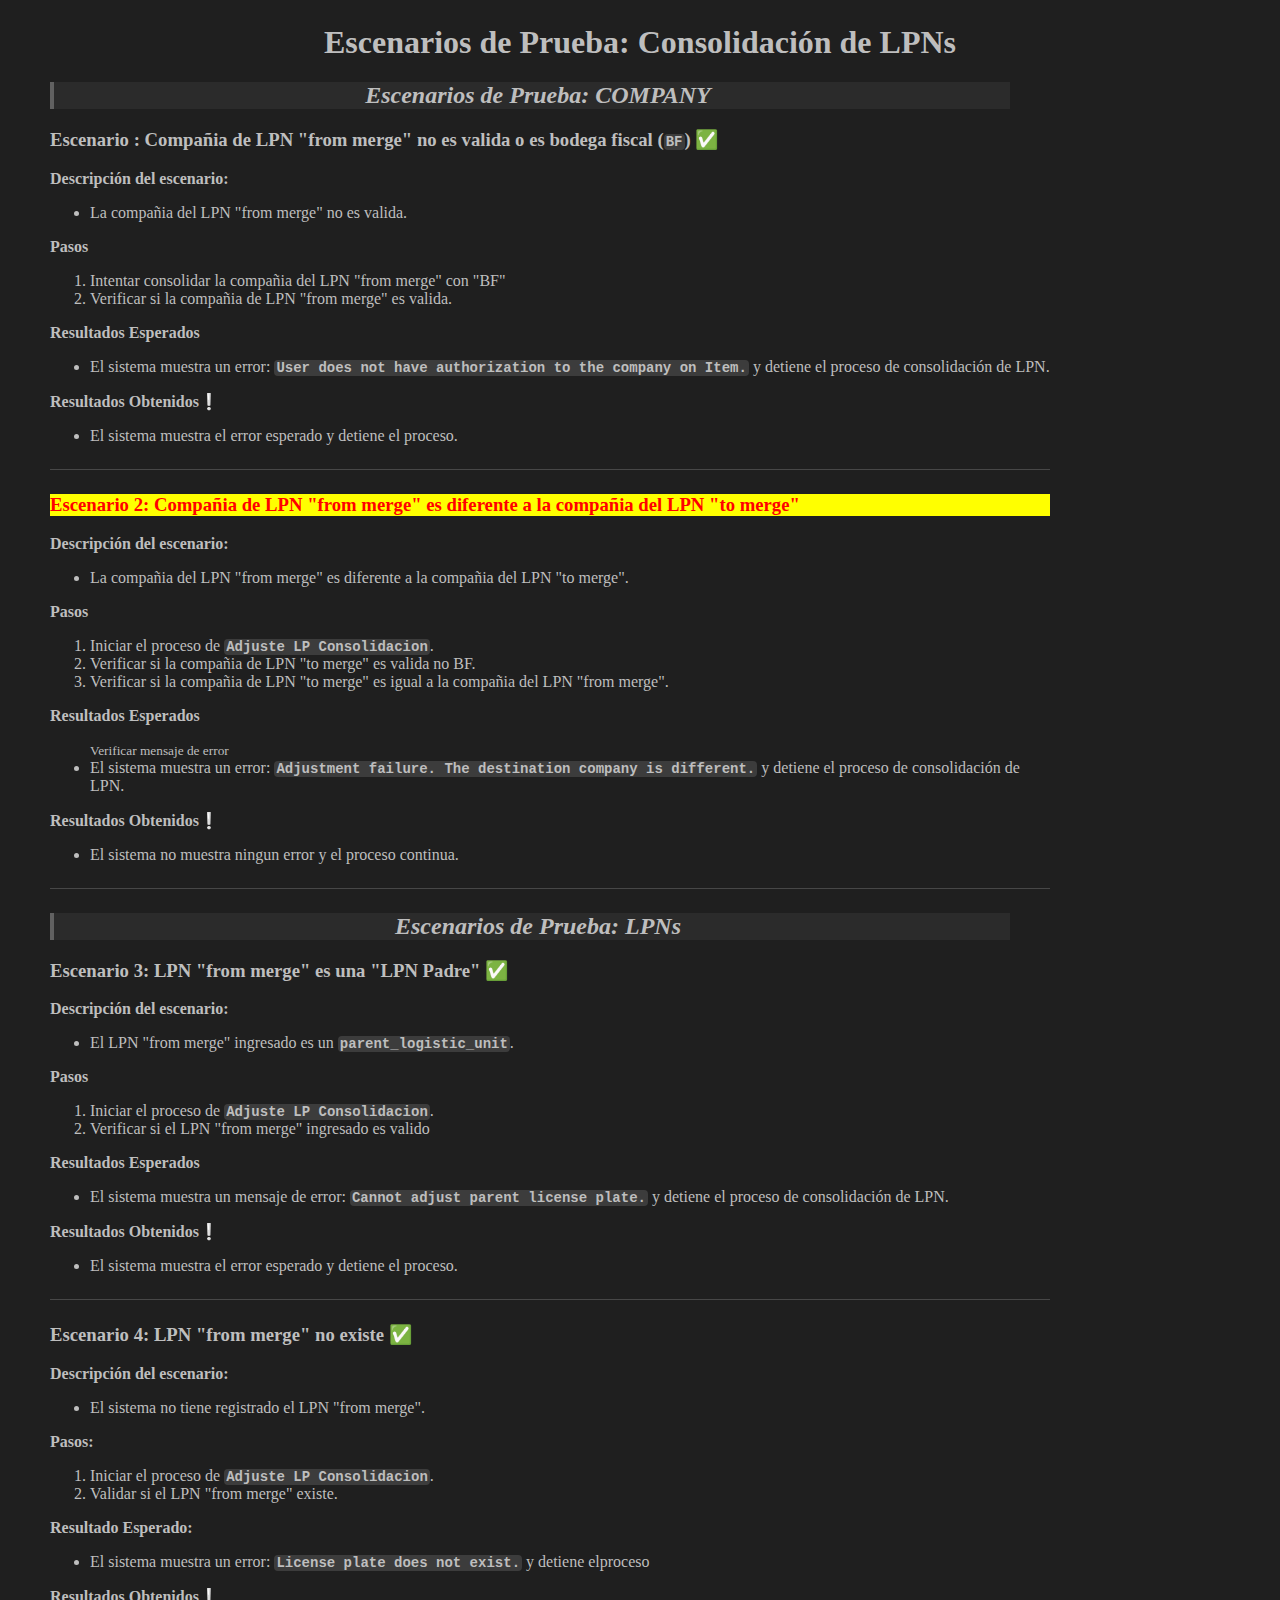
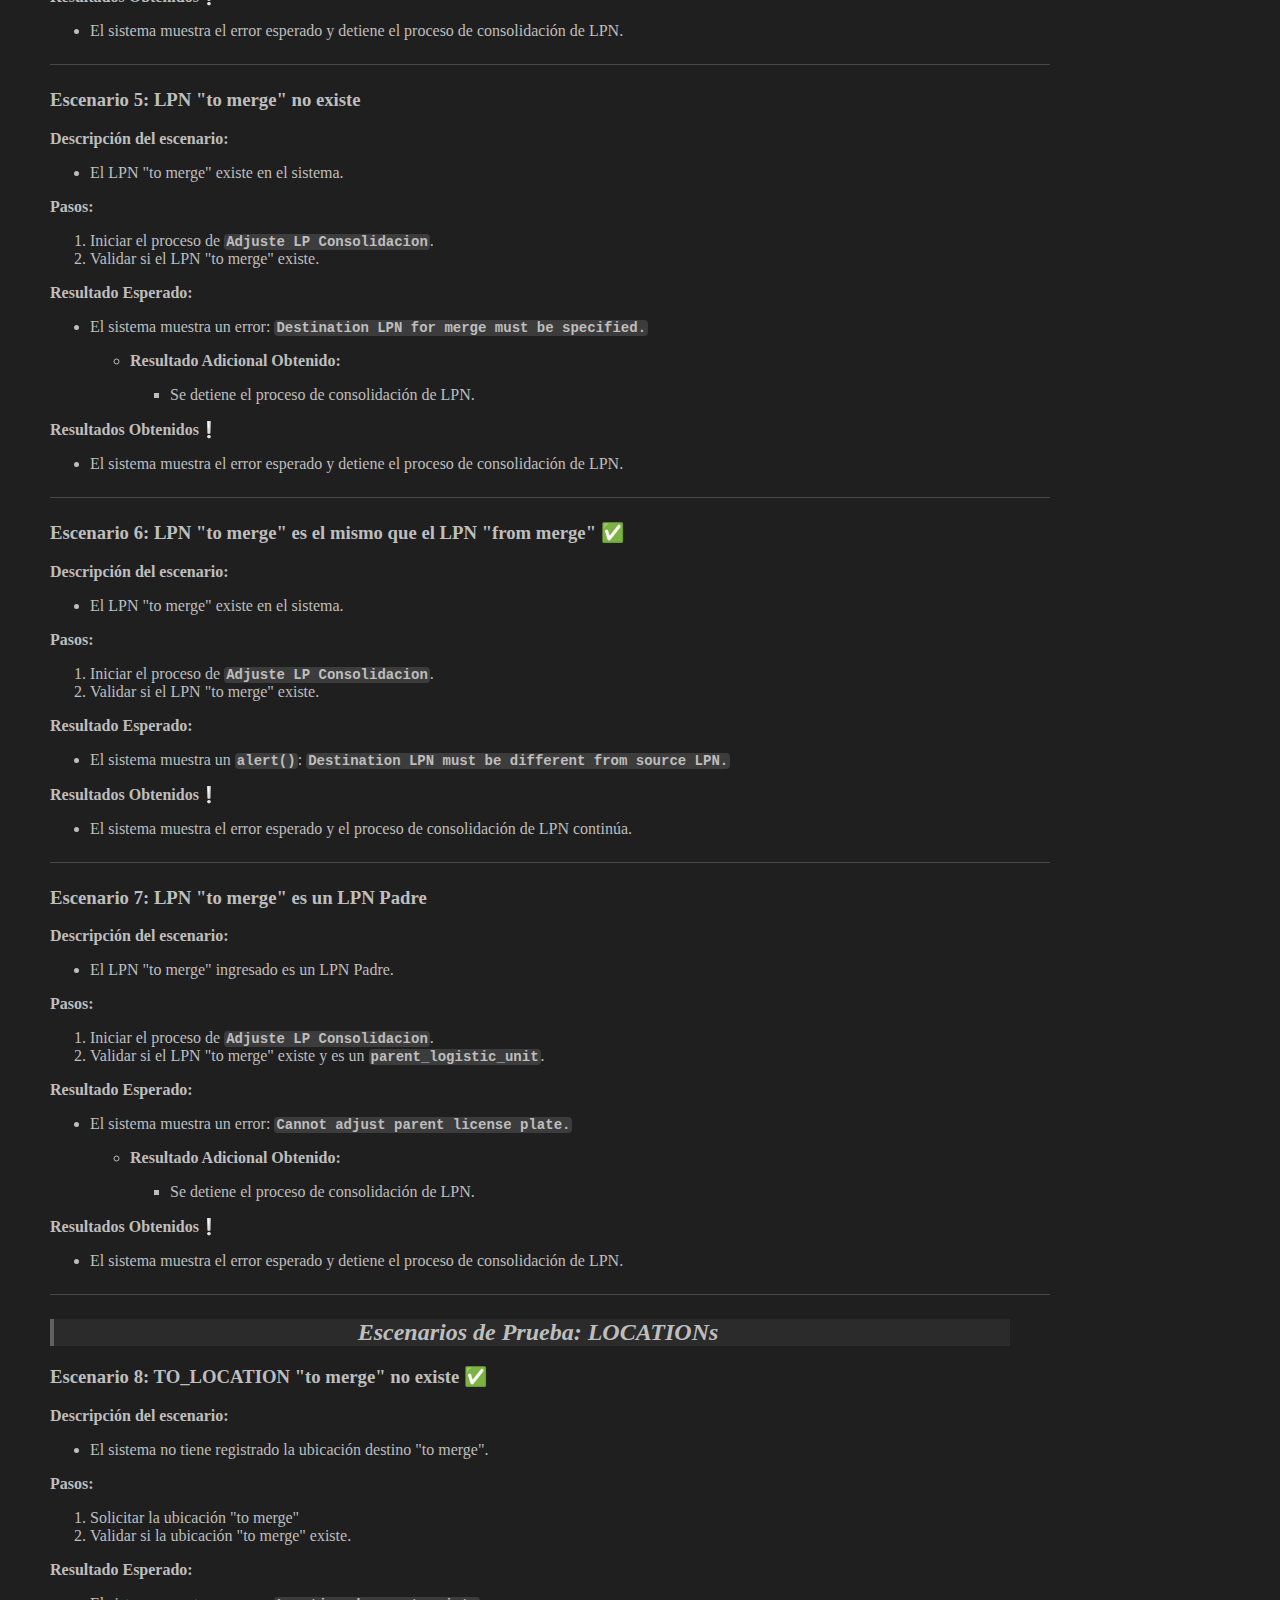
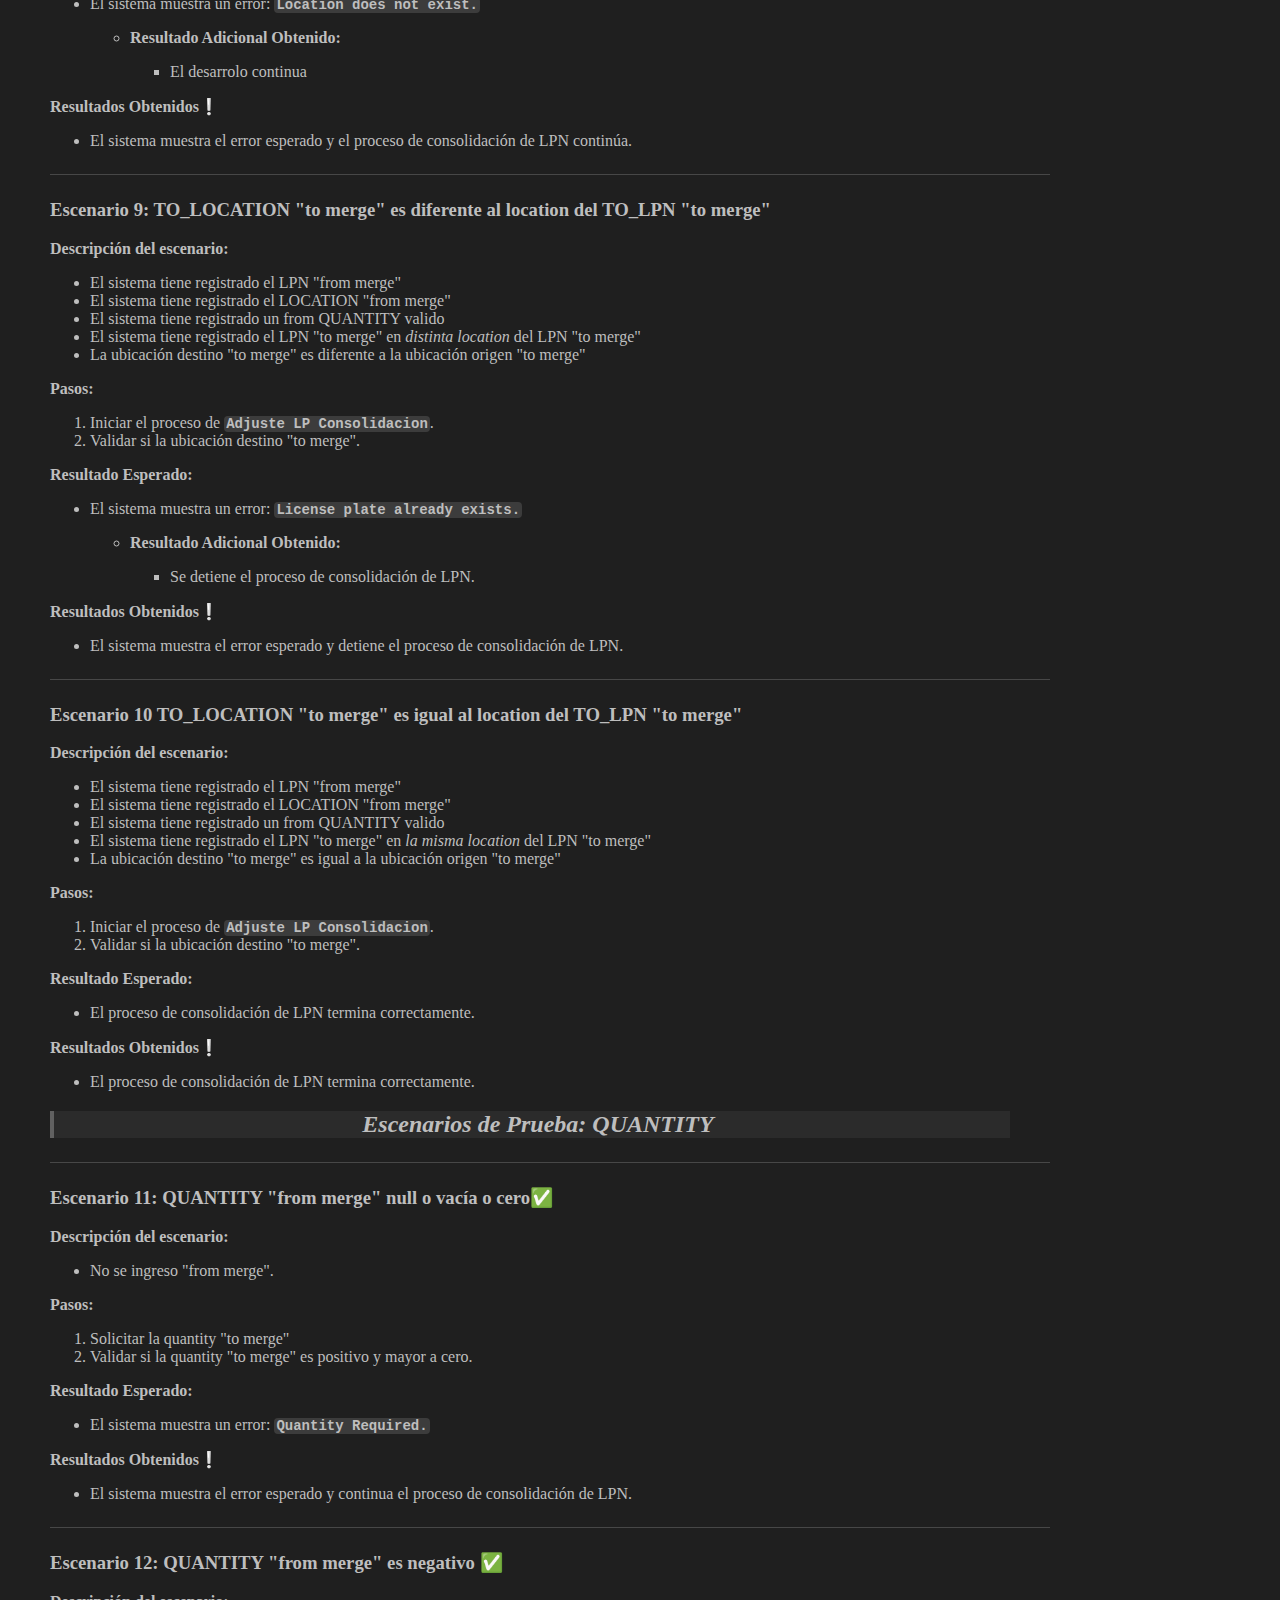
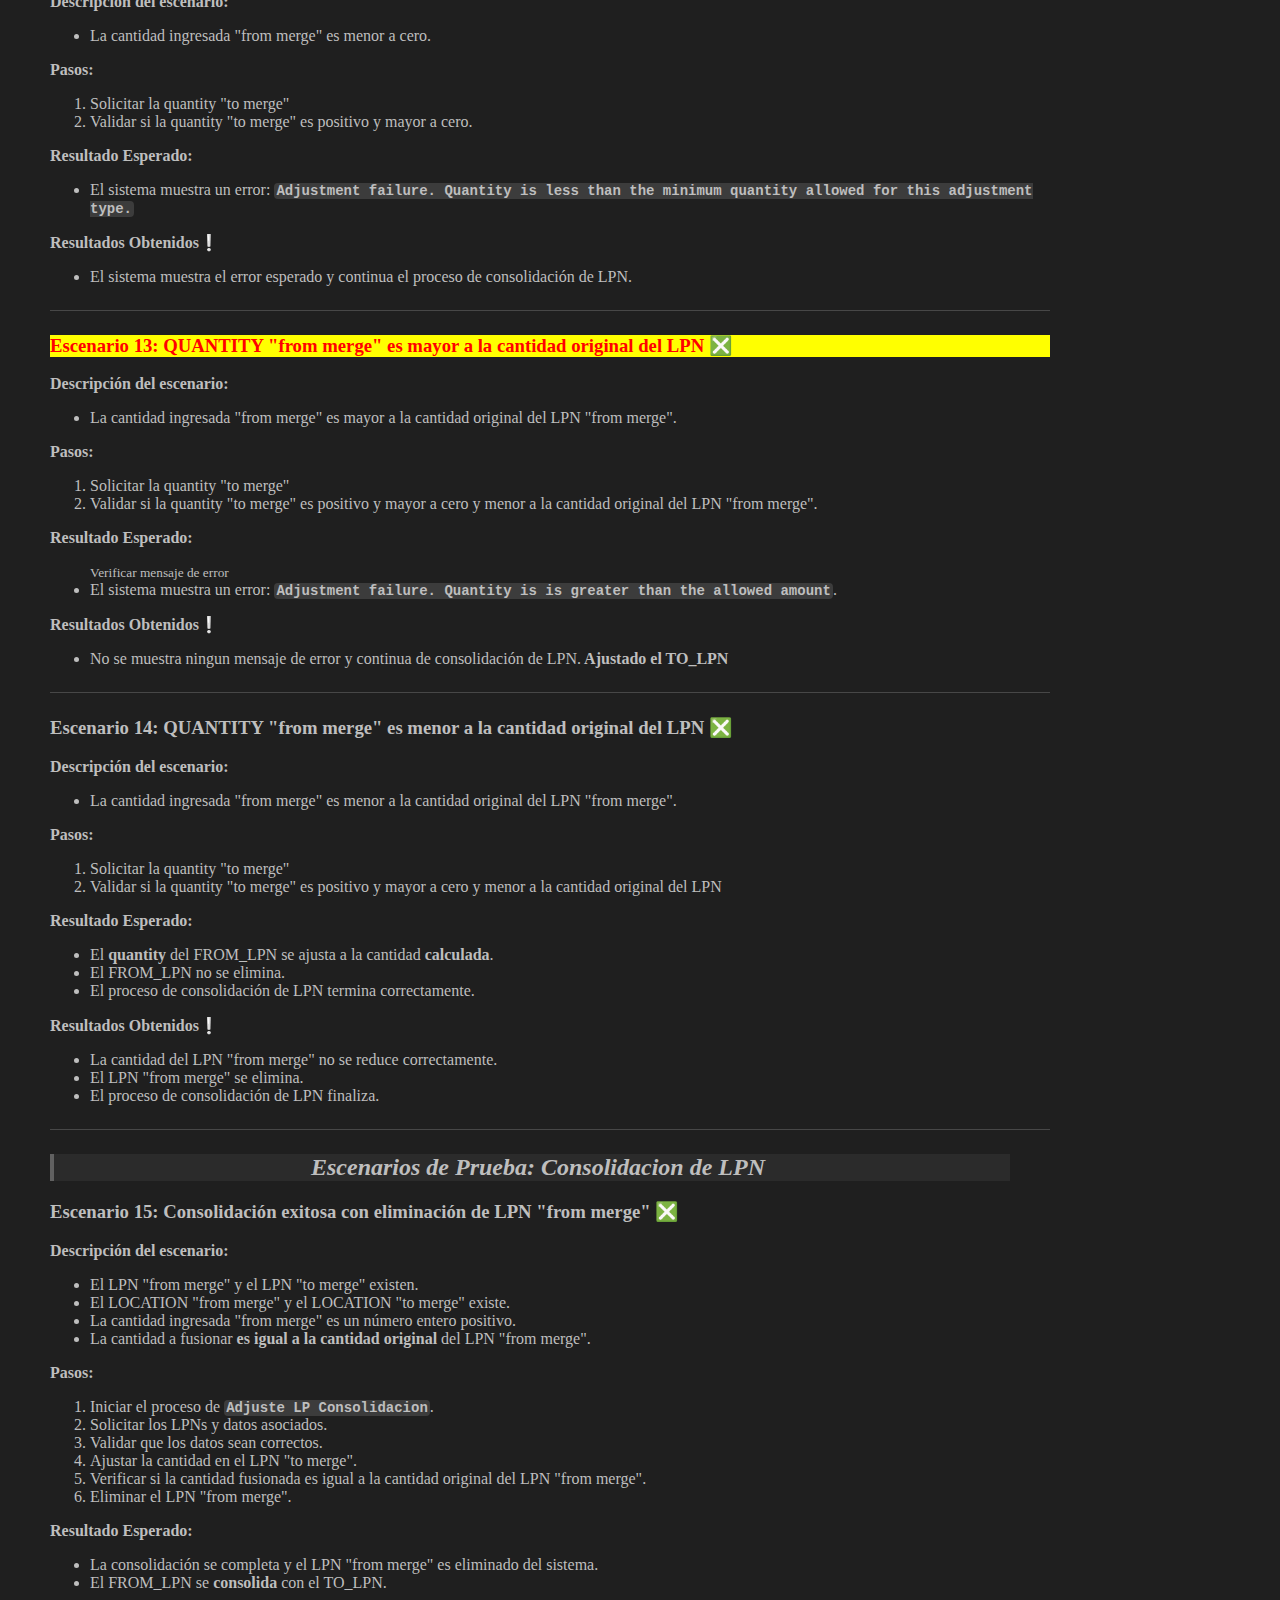
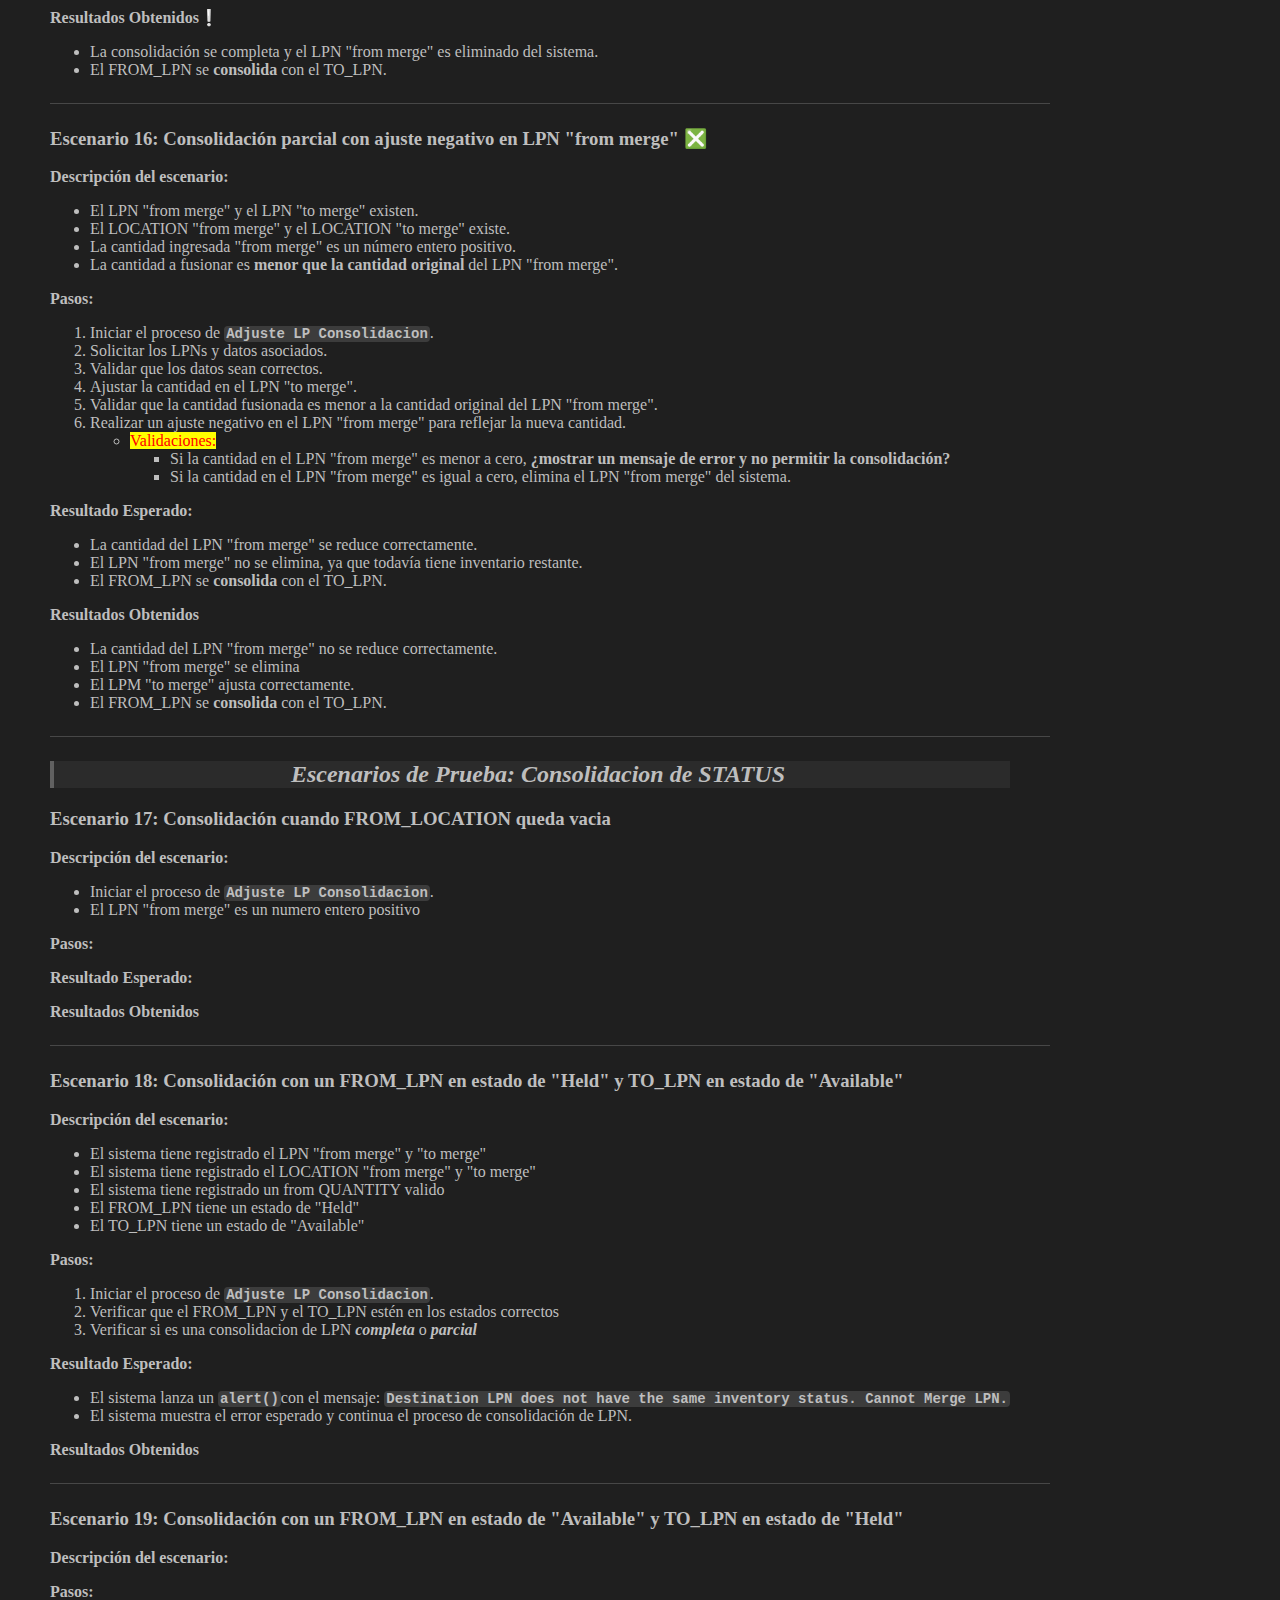
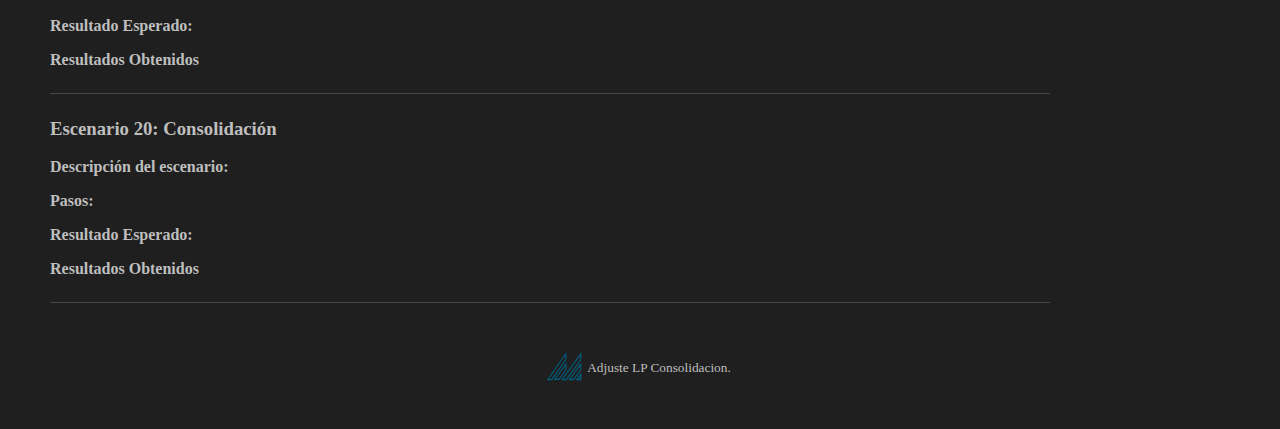
==== index.html @ e1242310 "update: se actualizo el numero de escenarios" ====
<!DOCTYPE html>
<html lang="es">

<head>
  <meta charset="UTF-8">
  <meta name="viewport" content="width=device-width, initial-scale=1.0">
  <title>Consolidacion de LPNs</title>

  <link rel="shortcut icon" href="./scale.svg" type="image/svg+xml">
  <link rel="stylesheet" href="style.css">
</head>

<body>
  <!-- ✅❎ -->
  <h1>Escenarios de Prueba: Consolidación de
    LPNs
  </h1>

  <main>
    <blockquote class="quote">
      <h2>Escenarios de Prueba: COMPANY</h2>
    </blockquote>

    <!-- Escenario 1 -->
    <div>
      <h3>
        Escenario : Compañia de LPN &quot;from merge&quot; no es valida o es bodega fiscal (<code>BF</code>) ✅
      </h3>

      <p><strong>Descripción del escenario:</strong></p>
      <ul>
        <li>La compañia del LPN &quot;from merge&quot; no es valida.</li>
      </ul>

      <p><strong>Pasos</strong></p>
      <ol>
        <li>Intentar consolidar la compañia del LPN &quot;from merge&quot; con &quot;BF&quot;</li>
        <li>Verificar si la compañia de LPN &quot;from merge&quot; es valida.</li>
      </ol>

      <p><strong>Resultados Esperados</strong></p>
      <ul>
        <li>El sistema muestra un error: <code>User does not have authorization to the company on Item.</code> y detiene
          el
          proceso de consolidación de LPN.</li>
      </ul>

      <p><strong class="underline">Resultados Obtenidos</strong></p>
      <ul>
        <li>El sistema muestra el error esperado y detiene el proceso.</li>
      </ul>
    </div>
    <hr class="separate">

    <!-- Escenario 2 -->
    <div>
      <h3 class="important">
        Escenario 2: Compañia de LPN &quot;from merge&quot; es diferente a la compañia del LPN &quot;to merge&quot;
      </h3>

      <p><strong>Descripción del escenario:</strong></p>
      <ul>
        <li>La compañia del LPN &quot;from merge&quot; es diferente a la compañia del LPN &quot;to merge&quot;.</li>
      </ul>

      <p><strong>Pasos</strong></p>
      <ol>
        <li>Iniciar el proceso de <code>Adjuste LP Consolidacion</code>.</li>
        <li>Verificar si la compañia de LPN &quot;to merge&quot; es valida no BF.</li>
        <li>Verificar si la compañia de LPN &quot;to merge&quot; es igual a la compañia del LPN &quot;from merge&quot;.
        </li>
      </ol>

      <p><strong>Resultados Esperados</strong></p>
      <ul>
        <small>Verificar mensaje de error</small>
        <li>El sistema muestra un error: <code>Adjustment failure. The destination company is different.</code> y
          detiene
          el
          proceso de consolidación de LPN.
        </li>
      </ul>

      <p><strong class="underline">Resultados Obtenidos</strong></p>
      <ul>
        <li>El sistema no muestra ningun error y el proceso continua.</li>
      </ul>
    </div>

    <hr class="separate">

    <blockquote class="quote">
      <h2 id="escenarios-de-prueba-lpns">Escenarios de Prueba: LPNs</h2>
    </blockquote>

    <!-- Escenario 3 -->
    <div>
      <h3>
        Escenario 3: LPN &quot;from merge&quot; es una &quot;LPN Padre&quot; ✅
      </h3>

      <p><strong>Descripción del escenario:</strong></p>
      <ul>
        <li>El LPN &quot;from merge&quot; ingresado es un <code>parent_logistic_unit</code>.</li>
      </ul>
      <p><strong>Pasos</strong></p>
      <ol>
        <li>Iniciar el proceso de <code>Adjuste LP Consolidacion</code>.</li>
        <li>Verificar si el LPN &quot;from merge&quot; ingresado es valido</li>
      </ol>

      <p><strong>Resultados Esperados</strong></p>
      <ul>
        <li>El sistema muestra un mensaje de error: <code>Cannot adjust parent license plate.</code> y detiene el
          proceso de consolidación de LPN.
        </li>
      </ul>

      <p><strong class="underline">Resultados Obtenidos</strong></p>
      <ul>
        <li>El sistema muestra el error esperado y detiene el proceso.</li>
      </ul>
    </div>

    <hr class="separate">

    <!-- Escenario 4 -->
    <div>
      <h3>
        Escenario 4: LPN &quot;from merge&quot; no existe ✅
      </h3>

      <p><strong>Descripción del escenario:</strong></p>
      <ul>
        <li>El sistema no tiene registrado el LPN &quot;from merge&quot;.</li>
      </ul>

      <p><strong>Pasos:</strong></p>
      <ol>
        <li>Iniciar el proceso de <code>Adjuste LP Consolidacion</code>.</li>
        <li>Validar si el LPN &quot;from merge&quot; existe.</li>
      </ol>

      <p><strong>Resultado Esperado:</strong></p>
      <ul>
        <li>El sistema muestra un error: <code>License plate does not exist.</code> y detiene elproceso</li>
      </ul>

      <p><strong class="underline">Resultados Obtenidos</strong></p>
      <ul>
        <li>El sistema muestra el error esperado y detiene el proceso de consolidación de LPN.</li>
      </ul>
    </div>

    <hr class="separate">

    <!-- Escenario 5 -->
    <div>
      <h3>
        Escenario 5: LPN &quot;to merge&quot; no existe
      </h3>

      <p><strong>Descripción del escenario:</strong></p>
      <ul>
        <li>El LPN &quot;to merge&quot; existe en el sistema.</li>
      </ul>

      <p><strong>Pasos:</strong></p>
      <ol>
        <li>Iniciar el proceso de <code>Adjuste LP Consolidacion</code>.</li>
        <li>Validar si el LPN &quot;to merge&quot; existe.</li>
      </ol>

      <p><strong>Resultado Esperado:</strong></p>
      <ul>
        <li>
          <p>El sistema muestra un error: <code>Destination LPN for merge must be specified.</code></p>
          <ul>
            <li>
              <p><strong>Resultado Adicional Obtenido:</strong></p>
              <ul>
                <li>Se detiene el proceso de consolidación de LPN.</li>
              </ul>
            </li>
          </ul>
        </li>
      </ul>

      <p><strong class="underline">Resultados Obtenidos</strong></p>
      <ul>
        <li>El sistema muestra el error esperado y detiene el proceso de consolidación de LPN.</li>
      </ul>
    </div>

    <hr class="separate">

    <!-- Escenario 6 -->
    <div>
      <h3>
        Escenario 6: LPN &quot;to merge&quot; es el mismo que el LPN &quot;from merge&quot; ✅
      </h3>

      <p><strong>Descripción del escenario:</strong></p>
      <ul>
        <li>El LPN &quot;to merge&quot; existe en el sistema.</li>
      </ul>

      <p><strong>Pasos:</strong></p>
      <ol>
        <li>Iniciar el proceso de <code>Adjuste LP Consolidacion</code>.</li>
        <li>Validar si el LPN &quot;to merge&quot; existe.</li>
      </ol>

      <p><strong>Resultado Esperado:</strong></p>
      <ul>
        <li>El sistema muestra un <code>alert()</code>: <code>Destination LPN must be different from source LPN.</code>
        </li>
      </ul>

      <p><strong class="underline">Resultados Obtenidos</strong></p>
      <ul>
        <li>El sistema muestra el error esperado y el proceso de consolidación de LPN continúa.</li>
      </ul>
    </div>

    <hr class="separate">

    <!-- Escenario 7 -->
    <div>
      <h3>
        Escenario 7: LPN &quot;to merge&quot; es un LPN Padre
      </h3>

      <p><strong>Descripción del escenario:</strong></p>
      <ul>
        <li>El LPN &quot;to merge&quot; ingresado es un LPN Padre.</li>
      </ul>

      <p><strong>Pasos:</strong></p>
      <ol>
        <li>Iniciar el proceso de <code>Adjuste LP Consolidacion</code>.</li>
        <li>Validar si el LPN &quot;to merge&quot; existe y es un <code>parent_logistic_unit</code>.</li>
      </ol>

      <p><strong>Resultado Esperado:</strong></p>
      <ul>
        <li>
          <p>El sistema muestra un error: <code>Cannot adjust parent license plate.</code></p>
          <ul>
            <li>
              <p><strong>Resultado Adicional Obtenido:</strong></p>
              <ul>
                <li>Se detiene el proceso de consolidación de LPN.</li>
              </ul>
            </li>
          </ul>
        </li>
      </ul>

      <p><strong class="underline">Resultados Obtenidos</strong></p>
      <ul>
        <li>El sistema muestra el error esperado y detiene el proceso de consolidación de LPN.</li>
      </ul>
    </div>

    <hr class="separate">

    <blockquote class="quote">
      <h2>Escenarios de Prueba: LOCATIONs</h2>
    </blockquote>

    <!-- Escenario 8 -->
    <div>
      <h3>
        Escenario 8: TO_LOCATION &quot;to merge&quot; no existe ✅
      </h3>

      <p><strong>Descripción del escenario:</strong></p>
      <ul>
        <li>El sistema no tiene registrado la ubicación destino &quot;to merge&quot;.</li>
      </ul>

      <p><strong>Pasos:</strong></p>
      <ol>
        <li>Solicitar la ubicación &quot;to merge&quot;</li>
        <li>Validar si la ubicación &quot;to merge&quot; existe.</li>
      </ol>

      <p><strong>Resultado Esperado:</strong></p>
      <ul>
        <li>
          <p>El sistema muestra un error: <code>Location does not exist.</code></p>
          <ul>
            <li>
              <p><strong>Resultado Adicional Obtenido:</strong></p>
              <ul>
                <li>El desarrolo continua</li>
              </ul>
            </li>
          </ul>
        </li>
      </ul>

      <p><strong class="underline">Resultados Obtenidos</strong></p>
      <ul>
        <li>El sistema muestra el error esperado y el proceso de consolidación de LPN continúa.</li>
      </ul>

    </div>

    <hr class="separate">

    <!-- Escenario 9 -->
    <div>
      <h3>
        Escenario 9: TO_LOCATION &quot;to merge&quot; es diferente al location del TO_LPN &quot;to merge&quot;
      </h3>

      <p><strong>Descripción del escenario:</strong></p>
      <ul>
        <li>El sistema tiene registrado el LPN &quot;from merge&quot;</li>
        <li>El sistema tiene registrado el LOCATION &quot;from merge&quot;</li>
        <li>El sistema tiene registrado un from QUANTITY valido</li>
        <li>El sistema tiene registrado el LPN &quot;to merge&quot; en <em>distinta location</em> del LPN &quot;to
          merge&quot;
        </li>
        <li>La ubicación destino &quot;to merge&quot; es diferente a la ubicación origen &quot;to merge&quot;</li>
      </ul>

      <p><strong>Pasos:</strong></p>
      <ol>
        <li>Iniciar el proceso de <code>Adjuste LP Consolidacion</code>.</li>
        <li>Validar si la ubicación destino &quot;to merge&quot;.</li>
      </ol>

      <p><strong>Resultado Esperado:</strong></p>
      <ul>
        <li>
          <p>El sistema muestra un error: <code>License plate already exists.</code></p>
          <ul>
            <li>
              <p><strong>Resultado Adicional Obtenido:</strong></p>
              <ul>
                <li>Se detiene el proceso de consolidación de LPN.</li>
              </ul>
            </li>
          </ul>
        </li>
      </ul>

      <p><strong class="underline">Resultados Obtenidos</strong></p>
      <ul>
        <li>El sistema muestra el error esperado y detiene el proceso de consolidación de LPN.</li>
      </ul>
    </div>

    <hr class="separate">

    <!-- Escenario 10 -->
    <div>
      <h3>
        Escenario 10 TO_LOCATION &quot;to merge&quot; es igual al location del TO_LPN &quot;to merge&quot;
      </h3>

      <p><strong>Descripción del escenario:</strong></p>
      <ul>
        <li>El sistema tiene registrado el LPN &quot;from merge&quot;</li>
        <li>El sistema tiene registrado el LOCATION &quot;from merge&quot;</li>
        <li>El sistema tiene registrado un from QUANTITY valido</li>
        <li>El sistema tiene registrado el LPN &quot;to merge&quot; en <em>la misma location</em> del LPN &quot;to
          merge&quot;
        </li>
        <li>La ubicación destino &quot;to merge&quot; es igual a la ubicación origen &quot;to merge&quot;</li>
      </ul>

      <p><strong>Pasos:</strong></p>
      <ol>
        <li>Iniciar el proceso de <code>Adjuste LP Consolidacion</code>.</li>
        <li>Validar si la ubicación destino &quot;to merge&quot;.</li>
      </ol>

      <p><strong>Resultado Esperado:</strong></p>
      <ul>
        <li>
          <p>El proceso de consolidación de LPN termina correctamente.</p>
        </li>
      </ul>

      <p><strong class="underline">Resultados Obtenidos</strong></p>
      <ul>
        <li>
          <p>El proceso de consolidación de LPN termina correctamente.</p>
        </li>
      </ul>
    </div>

    <blockquote class="quote">
      <h2>Escenarios de Prueba: QUANTITY</h2>
    </blockquote>

    <hr class="separate">

    <!-- Escenario 11 -->
    <div>
      <h3>
        Escenario 11: QUANTITY &quot;from merge&quot; null o vacía o cero✅
      </h3>

      <p><strong>Descripción del escenario:</strong></p>
      <ul>
        <li>No se ingreso &quot;from merge&quot;.</li>
      </ul>

      <p><strong>Pasos:</strong></p>
      <ol>
        <li>Solicitar la quantity &quot;to merge&quot;</li>
        <li>Validar si la quantity &quot;to merge&quot; es positivo y mayor a cero.</li>
      </ol>

      <p><strong>Resultado Esperado:</strong></p>
      <ul>
        <li>El sistema muestra un error: <code>Quantity Required.</code></li>
      </ul>

      <p><strong class="underline">Resultados Obtenidos</strong></p>
      <ul>
        <li>El sistema muestra el error esperado y continua el proceso de consolidación de LPN.</li>
      </ul>
    </div>

    <hr class="separate">

    <!-- Escenario 12 -->
    <div>
      <h3>
        Escenario 12: QUANTITY &quot;from merge&quot; es negativo ✅
      </h3>

      <p><strong>Descripción del escenario:</strong></p>
      <ul>
        <li>La cantidad ingresada &quot;from merge&quot; es menor a cero.</li>
      </ul>

      <p><strong>Pasos:</strong></p>
      <ol>
        <li>Solicitar la quantity &quot;to merge&quot;</li>
        <li>Validar si la quantity &quot;to merge&quot; es positivo y mayor a cero.</li>
      </ol>

      <p><strong>Resultado Esperado:</strong></p>
      <ul>
        <li>El sistema muestra un error:
          <code>Adjustment failure. Quantity is less than the minimum quantity allowed for this adjustment type.</code>
        </li>
      </ul>

      <p><strong class="underline">Resultados Obtenidos</strong></p>
      <ul>
        <li>El sistema muestra el error esperado y continua el proceso de consolidación de LPN.</li>
      </ul>
    </div>

    <hr class="separate">

    <!-- Escenario 13 -->
    <div>
      <h3 class="important">
        Escenario 13: QUANTITY &quot;from merge&quot; es mayor a la cantidad original del LPN ❎
      </h3>

      <p><strong>Descripción del escenario:</strong></p>
      <ul>
        <li>La cantidad ingresada &quot;from merge&quot; es mayor a la cantidad original del LPN &quot;from merge&quot;.
        </li>
      </ul>

      <p><strong>Pasos:</strong></p>
      <ol>
        <li>Solicitar la quantity &quot;to merge&quot;</li>
        <li>Validar si la quantity &quot;to merge&quot; es positivo y mayor a cero y menor a la cantidad original del
          LPN
          &quot;from merge&quot;.</li>
      </ol>

      <p><strong>Resultado Esperado:</strong></p>
      <ul>
        <small>Verificar mensaje de error</small>
        <li>El sistema muestra un error:
          <code>Adjustment failure. Quantity is is greater than the allowed amount</code>.
        </li>
      </ul>

      <p><strong class="underline">Resultados Obtenidos</strong></p>
      <ul>
        <li>No se muestra ningun mensaje de error y continua de consolidación de LPN.<strong> Ajustado el
            TO_LPN</strong>
        </li>
      </ul>
    </div>

    <hr class="separate">

    <!-- Escenario 14 -->
    <div>
      <h3>
        Escenario 14: QUANTITY &quot;from merge&quot; es menor a la cantidad original del LPN ❎
      </h3>

      <p><strong>Descripción del escenario:</strong></p>
      <ul>
        <li>La cantidad ingresada &quot;from merge&quot; es menor a la cantidad original del LPN &quot;from merge&quot;.
        </li>
      </ul>

      <p><strong>Pasos:</strong></p>
      <ol>
        <li>Solicitar la quantity &quot;to merge&quot;</li>
        <li>Validar si la quantity &quot;to merge&quot; es positivo y mayor a cero y menor a la cantidad original del
          LPN
      </ol>

      <p><strong>Resultado Esperado:</strong></p>
      <ul>
        <li>El <strong>quantity</strong> del FROM_LPN se ajusta a la cantidad <strong>calculada</strong>.</li>
        <li>El FROM_LPN no se elimina.</li>
        <li>El proceso de consolidación de LPN termina correctamente.</li>
      </ul>


      <p><strong class=" underline">Resultados Obtenidos</strong></p>
      <ul>
        <li>La cantidad del LPN "from merge" no se reduce correctamente.</li>
        <li>El LPN "from merge" se elimina.</li>
        <li>El proceso de consolidación de LPN finaliza.</li>
      </ul>
    </div>

    <hr class="separate">

    <blockquote class="quote">
      <h2>Escenarios de Prueba: Consolidacion de LPN</h2>
    </blockquote>

    <!-- Escenario 15 -->
    <div>
      <h3>
        Escenario 15: Consolidación exitosa con eliminación de LPN &quot;from merge&quot; ❎
      </h3>

      <p><strong>Descripción del escenario:</strong></p>
      <ul>
        <li>El LPN &quot;from merge&quot; y el LPN &quot;to merge&quot; existen.</li>
        <li>El LOCATION &quot;from merge&quot; y el LOCATION &quot;to merge&quot; existe.</li>
        <li>La cantidad ingresada &quot;from merge&quot; es un número entero positivo.</li>
        <li>La cantidad a fusionar <strong>es igual a la cantidad original</strong> del LPN &quot;from merge&quot;.</li>
      </ul>

      <p><strong>Pasos:</strong></p>
      <ol>
        <li>Iniciar el proceso de <code>Adjuste LP Consolidacion</code>.</li>
        <li>Solicitar los LPNs y datos asociados.</li>
        <li>Validar que los datos sean correctos.</li>
        <li>Ajustar la cantidad en el LPN &quot;to merge&quot;.</li>
        <li>Verificar si la cantidad fusionada es igual a la cantidad original del LPN &quot;from merge&quot;.</li>
        <li>Eliminar el LPN &quot;from merge&quot;.</li>
      </ol>

      <p><strong>Resultado Esperado:</strong></p>
      <ul>
        <li>La consolidación se completa y el LPN &quot;from merge&quot; es eliminado del sistema.</li>
        <li>El FROM_LPN se <strong>consolida</strong> con el TO_LPN.</li>
      </ul>

      <p><strong class="underline">Resultados Obtenidos</strong></p>
      <ul>
        <li>La consolidación se completa y el LPN &quot;from merge&quot; es eliminado del sistema.</li>
        <li>El FROM_LPN se <strong>consolida</strong> con el TO_LPN.</li>
      </ul>
    </div>

    <hr class="separate">

    <!-- Escenario 16 -->
    <div>
      <h3>
        Escenario 16: Consolidación parcial con ajuste negativo en LPN &quot;from merge&quot; ❎
      </h3>

      <p><strong>Descripción del escenario:</strong></p>
      <ul>
        <li>El LPN &quot;from merge&quot; y el LPN &quot;to merge&quot; existen.</li>
        <li>El LOCATION &quot;from merge&quot; y el LOCATION &quot;to merge&quot; existe.</li>
        <li>La cantidad ingresada &quot;from merge&quot; es un número entero positivo.</li>
        <li>La cantidad a fusionar es <strong>menor que la cantidad original</strong> del LPN &quot;from merge&quot;.
        </li>
      </ul>

      <p><strong>Pasos:</strong></p>
      <ol>
        <li>Iniciar el proceso de <code>Adjuste LP Consolidacion</code>.</li>
        <li>Solicitar los LPNs y datos asociados.</li>
        <li>Validar que los datos sean correctos.</li>
        <li>Ajustar la cantidad en el LPN &quot;to merge&quot;.</li>
        <li>Validar que la cantidad fusionada es menor a la cantidad original del LPN &quot;from merge&quot;.</li>
        <li>Realizar un ajuste negativo en el LPN &quot;from merge&quot; para reflejar la nueva cantidad.<ul>
            <li><span class="important">Validaciones:</span>
              <ul>
                <li>Si la cantidad en el LPN &quot;from merge&quot; es menor a cero, <strong>¿mostrar un mensaje de
                    error
                    y
                    no
                    permitir la consolidación?</strong></li>
                <li>Si la cantidad en el LPN &quot;from merge&quot; es igual a cero, elimina el LPN &quot;from
                  merge&quot;
                  del
                  sistema.</li>
              </ul>
            </li>
          </ul>
        </li>
      </ol>

      <p><strong>Resultado Esperado:</strong></p>
      <ul>
        <li>La cantidad del LPN &quot;from merge&quot; se reduce correctamente.</li>
        <li>El LPN &quot;from merge&quot; no se elimina, ya que todavía tiene inventario restante.</li>
        <li>El FROM_LPN se <strong>consolida</strong> con el TO_LPN.</li>
      </ul>

      <p><strong>Resultados Obtenidos</strong></p>
      <ul>
        <li>La cantidad del LPN &quot;from merge&quot; no se reduce correctamente.</li>
        <li>El LPN &quot;from merge&quot; se elimina</li>
        <li>El LPM &quot;to merge&quot; ajusta correctamente.</li>
        <li>El FROM_LPN se <strong>consolida</strong> con el TO_LPN.</li>
      </ul>
    </div>

    <hr class="separate">

    <blockquote class="quote">
      <h2>Escenarios de Prueba: Consolidacion de STATUS</h2>
    </blockquote>

    <!-- Escenario 17 -->
    <div>
      <h3>
        Escenario 17: Consolidación cuando FROM_LOCATION queda vacia
      </h3>

      <p><strong>Descripción del escenario:</strong></p>
      <ul>
        <li>Iniciar el proceso de <code>Adjuste LP Consolidacion</code>.</li>
        <li>El LPN "from merge" es un numero entero positivo</li>
      </ul>

      <p><strong>Pasos:</strong></p>
      <ol></ol>

      <p><strong>Resultado Esperado:</strong></p>
      <ul></ul>

      <p><strong>Resultados Obtenidos</strong></p>
      <ul></ul>
    </div>

    <hr class="separate">

    <!-- Escenario 18 -->
    <div>
      <h3>
        Escenario 18: Consolidación con un FROM_LPN en estado de &quot;Held&quot;
        y
        TO_LPN en estado de &quot;Available&quot;
      </h3>

      <p><strong>Descripción del escenario:</strong></p>
      <ul>
        <li>El sistema tiene registrado el LPN &quot;from merge&quot; y &quot;to merge&quot; </li>
        <li>El sistema tiene registrado el LOCATION &quot;from merge&quot; y &quot;to merge&quot; </li>
        <li>El sistema tiene registrado un from QUANTITY valido</li>
        <li>El FROM_LPN tiene un estado de &quot;Held&quot;</li>
        <li>El TO_LPN tiene un estado de &quot;Available&quot;</li>
      </ul>

      <p><strong>Pasos:</strong></p>
      <ol>
        <li>Iniciar el proceso de <code>Adjuste LP Consolidacion</code>.</li>
        <li>Verificar que el FROM_LPN y el TO_LPN estén en los estados correctos</li>
        <li>Verificar si es una consolidacion de LPN <strong><i>completa</i></strong> o <strong><i>parcial</i></strong>
        </li>
      </ol>

      <p><strong>Resultado Esperado:</strong></p>
      <ul>
        <li>El sistema lanza un <code>alert()</code>con el mensaje:
          <code>Destination LPN does not have the same inventory status. Cannot Merge LPN.</code>
        </li>
        <li>El sistema muestra el error esperado y continua el proceso de consolidación de LPN.</li>
      </ul>

      <p><strong>Resultados Obtenidos</strong></p>
      <ul></ul>
    </div>

    <hr class="separate">

    <!-- Escenario 19 -->
    <div>
      <h3>
        Escenario 19: Consolidación con un FROM_LPN en estado de &quot;Available&quot;
        y
        TO_LPN en estado de &quot;Held&quot;
      </h3>

      <p><strong>Descripción del escenario:</strong></p>
      <ul></ul>

      <p><strong>Pasos:</strong></p>
      <ol></ol>

      <p><strong>Resultado Esperado:</strong></p>
      <ul></ul>

      <p><strong>Resultados Obtenidos</strong></p>
      <ul></ul>
    </div>

    <hr class="separate">

    <!-- Escenario 20 -->
    <div>
      <h3>
        Escenario 20: Consolidación
      </h3>

      <p><strong>Descripción del escenario:</strong></p>
      <ul></ul>

      <p><strong>Pasos:</strong></p>
      <ol></ol>

      <p><strong>Resultado Esperado:</strong></p>
      <ul></ul>

      <p><strong>Resultados Obtenidos</strong></p>
      <ul></ul>
    </div>

    <hr class="separate">
  </main>


  <div hidden>
    <h3>
      Escenario NUM
    </h3>

    <p><strong>Descripción del escenario:</strong></p>
    <ul></ul>

    <p><strong>Pasos:</strong></p>
    <ol></ol>

    <p><strong>Resultado Esperado:</strong></p>
    <ul></ul>

    <p><strong>Resultados Obtenidos</strong></p>
    <ul></ul>
  </div>

  <footer>
    <div style="display: flex; align-items: center; justify-content: center;">
      <i style="color: #006080; display: block; scale: 1.8; margin-right: 8px;">
        <svg xmlns="http://www.w3.org/2000/svg" version="1.0" width="30" height="30" viewBox="0 0 200.000000 200.000000"
          preserveAspectRatio="xMidYMid meet">

          <g transform="translate(0.000000,200.000000) scale(0.100000,-0.100000)" fill="currentColor">
            <path
              d="M1064 1500 c-11 -19 -177 -257 -367 -529 -257 -364 -341 -492 -325 -487 13 3 60 6 104 6 l81 0 267 380 267 379 -3 143 -3 143 -21 -35z m-14 -186 l0 -55 -250 -357 c-138 -196 -257 -360 -265 -365 -9 -4 -34 -7 -56 -5 l-42 3 228 325 c359 511 366 521 376 515 5 -4 9 -31 9 -61z" />
            <path
              d="M1627 1506 c-6 -14 -606 -843 -694 -959 l-44 -57 103 0 103 0 270 372 270 372 5 143 c5 131 1 166 -13 129z m-27 -195 l0 -60 -245 -338 c-135 -186 -257 -348 -271 -360 -25 -23 -87 -32 -98 -15 -2 4 90 138 205 298 315 433 390 534 400 534 5 0 9 -27 9 -59z" />
            <path
              d="M1079 1128 c-10 -19 -359 -503 -437 -606 l-25 -33 103 3 103 3 133 181 132 181 3 147 c3 80 3 146 2 146 -1 0 -8 -10 -14 -22z m-139 -410 c-61 -84 -120 -161 -132 -170 -21 -19 -83 -24 -92 -9 -6 9 81 134 243 351 l86 115 3 -67 3 -67 -111 -153z" />
            <path
              d="M1430 853 c-118 -163 -228 -312 -244 -330 l-28 -33 105 0 104 0 134 183 134 182 5 148 c3 81 5 147 5 147 0 0 -97 -134 -215 -297z m170 91 c0 -30 -5 -65 -11 -77 -19 -35 -220 -311 -237 -324 -24 -19 -94 -17 -90 2 4 20 320 455 330 455 4 0 8 -25 8 -56z" />
            <path
              d="M1630 761 c0 -7 -140 -205 -182 -258 -8 -10 11 -13 90 -13 l101 0 3 140 c2 77 0 140 -4 140 -5 0 -8 -4 -8 -9z m-32 -183 c-3 -36 -7 -44 -27 -46 -38 -6 -43 11 -16 51 34 49 47 47 43 -5z" />
          </g>
        </svg>
      </i>

      <small style="margin-top: -4px; display: block;">Adjuste LP Consolidacion.</small>
    </div>
  </footer>

</body>

</html>
---- style.css ----
* {
	box-sizing: border-box;
}

body {
	font-family: Calibri;
	font-size: 16px;
	margin: 24px 50px;

	color: #bebebe;
	background-color: #1f1f1f;
}

code {
	font-size: 14px;
	color: #bebebe;
	background-color: #3c3c3c;
	border-radius: 4px;
	padding: 0 2px;
	font-weight: bold;
}

h1 {
	text-align: center;
}

h1 code {
	font-size: 15px;
}

.quote {
	border-left: 4px solid #616161;
	font-size: 16px;
	font-weight: bold;
	font-style: italic;
	background-color: #2b2b2b;
	margin-left: 0;
	padding-left: 12px;
	text-align: center;
}

.separate {
	background-color: #474747;
	height: 1px;
	border: none;
	margin: 24px 0;
}

main {
	width: auto;
	max-width: 1000px;
}

.important {
	color: #ff0000;
	background-color: yellow;
}

.underline {
	&::after {
		content: '❕';
	}
}

footer {
	margin-top: 50px;
}

@media (width <= 500px) {
	body {
		margin-inline: 12px;
	}
}
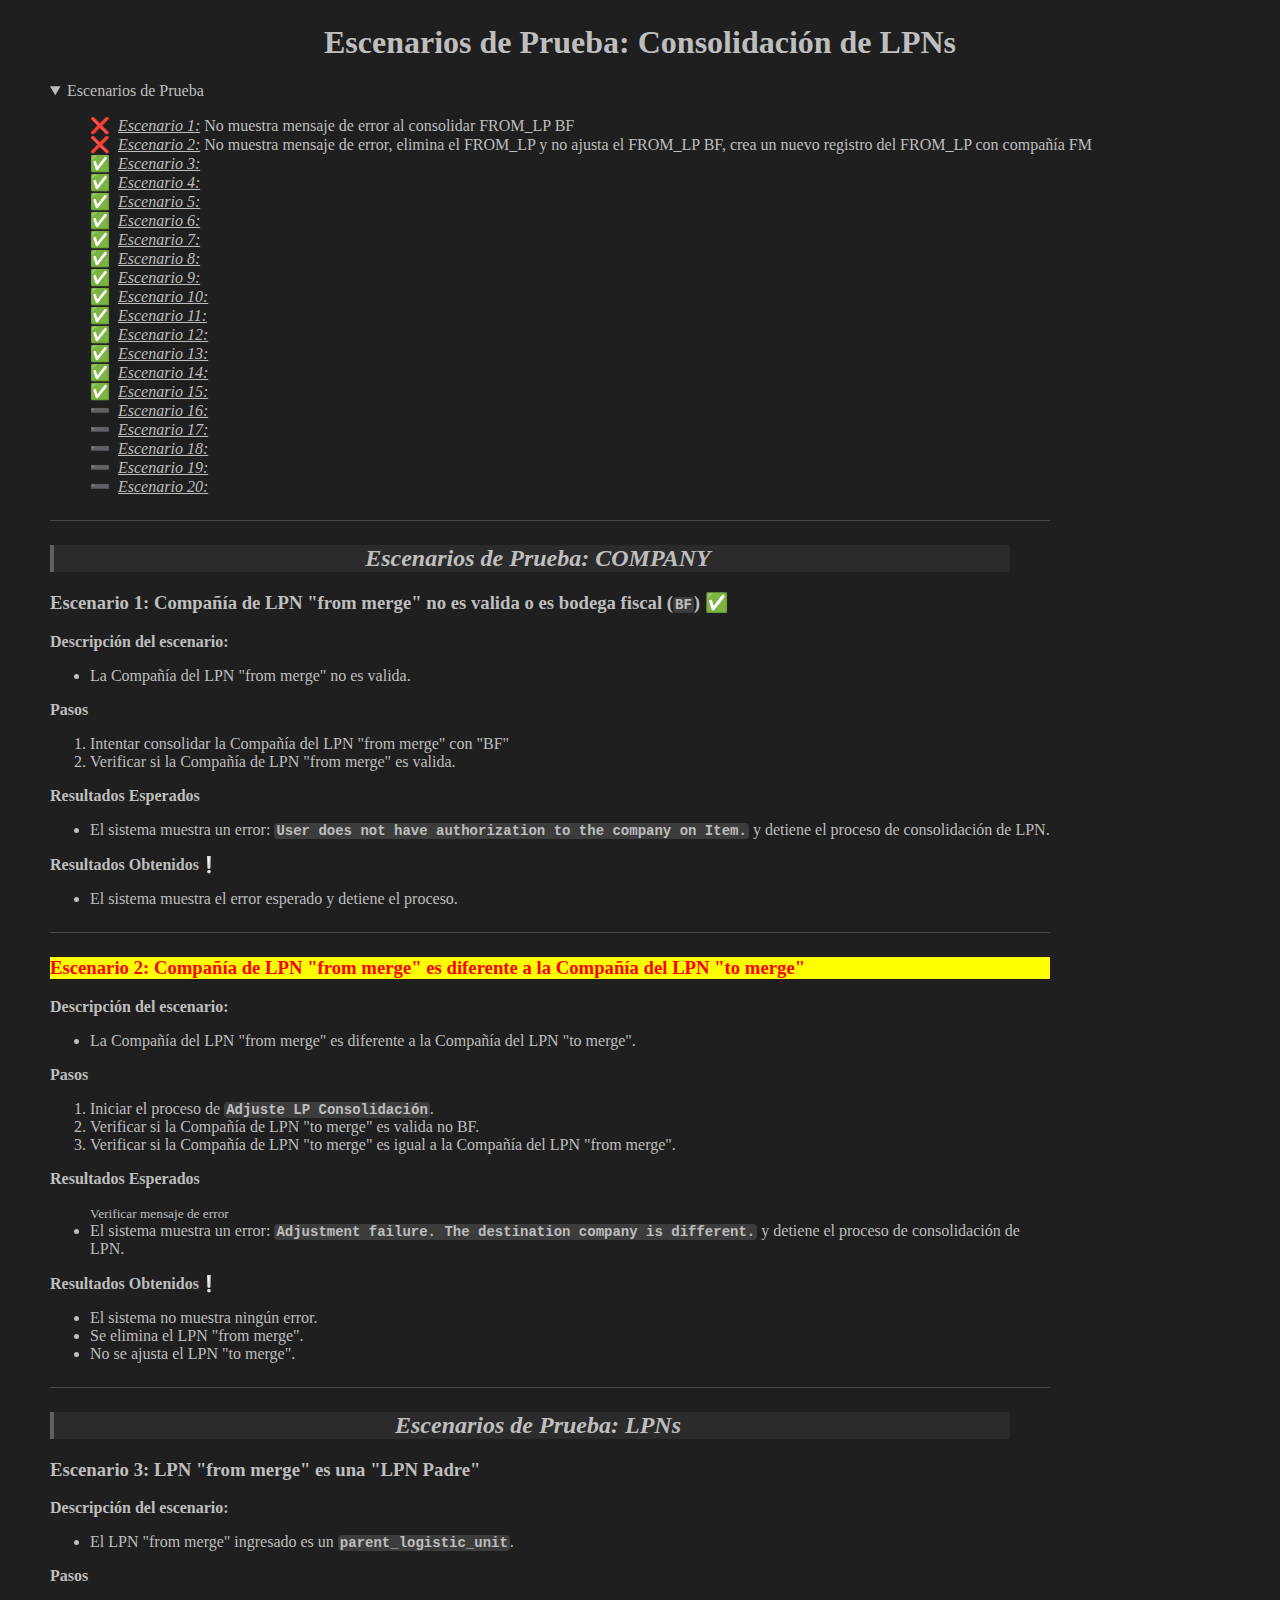
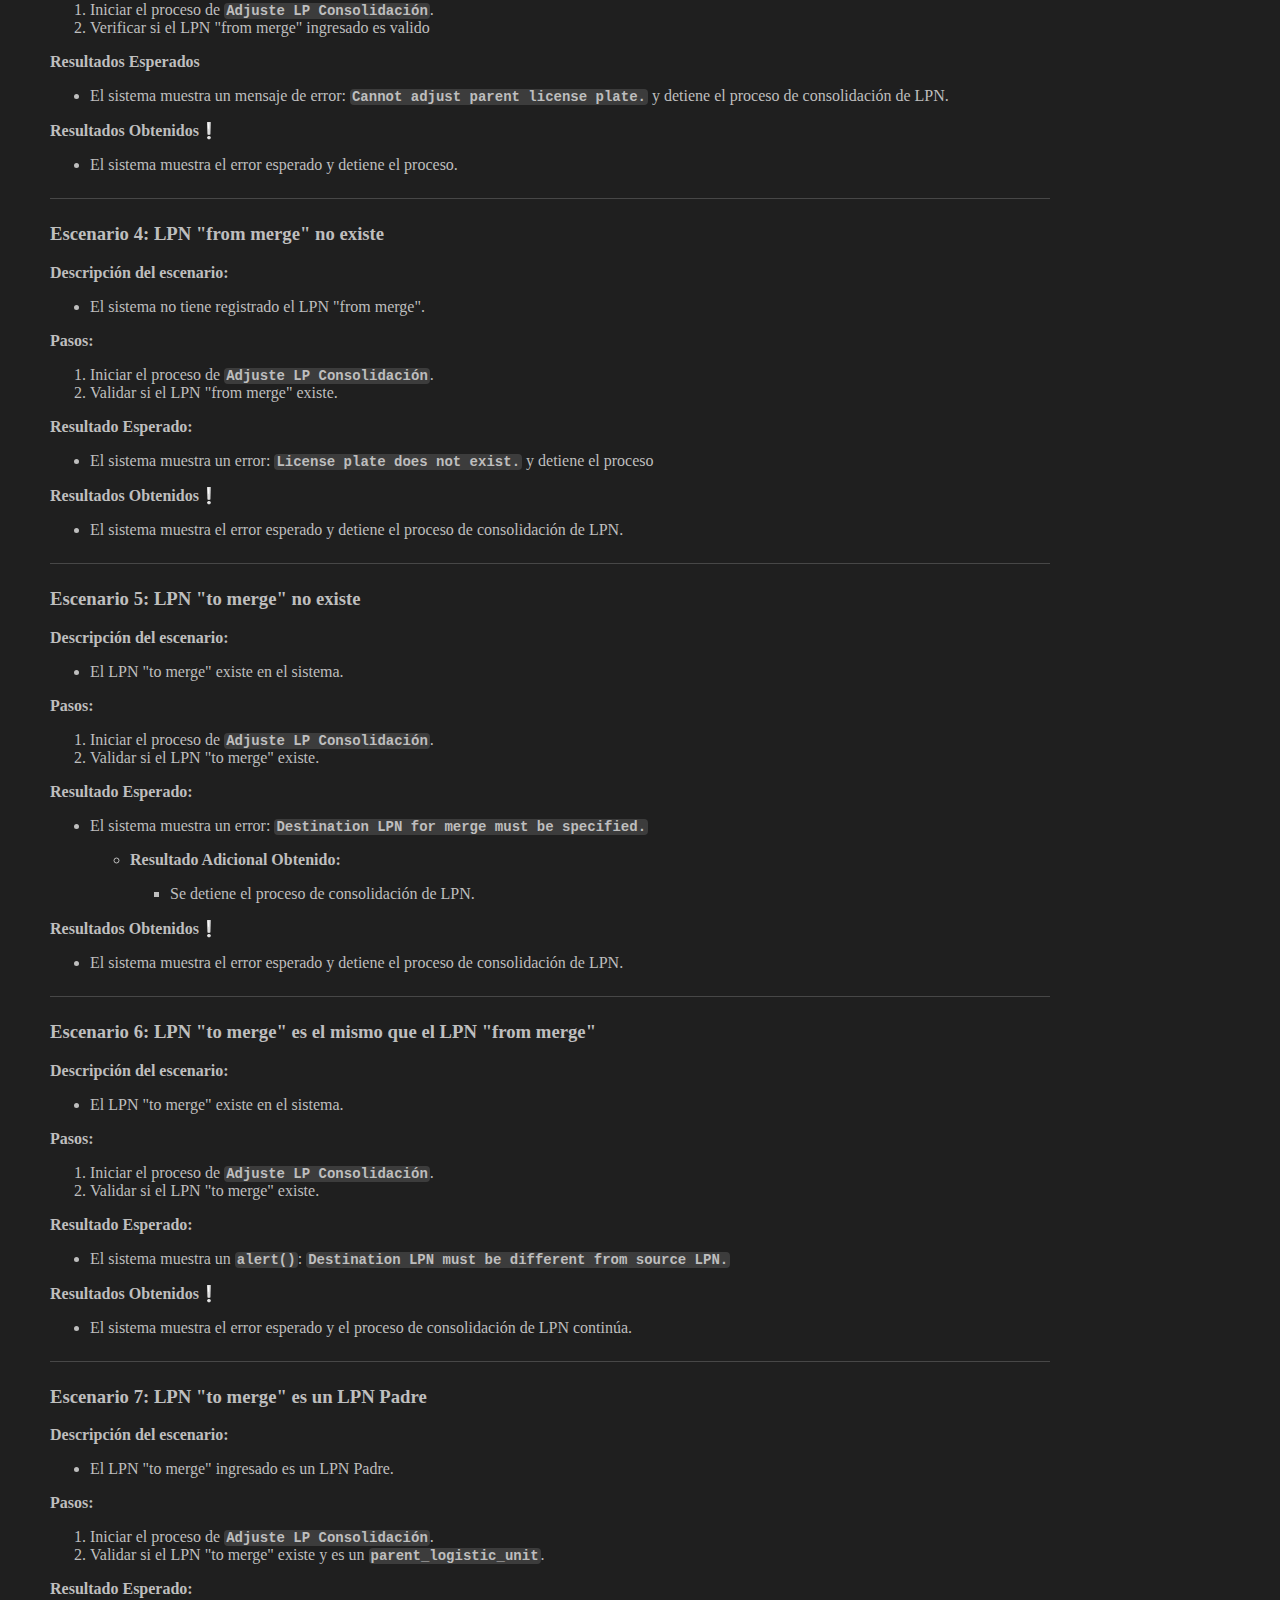
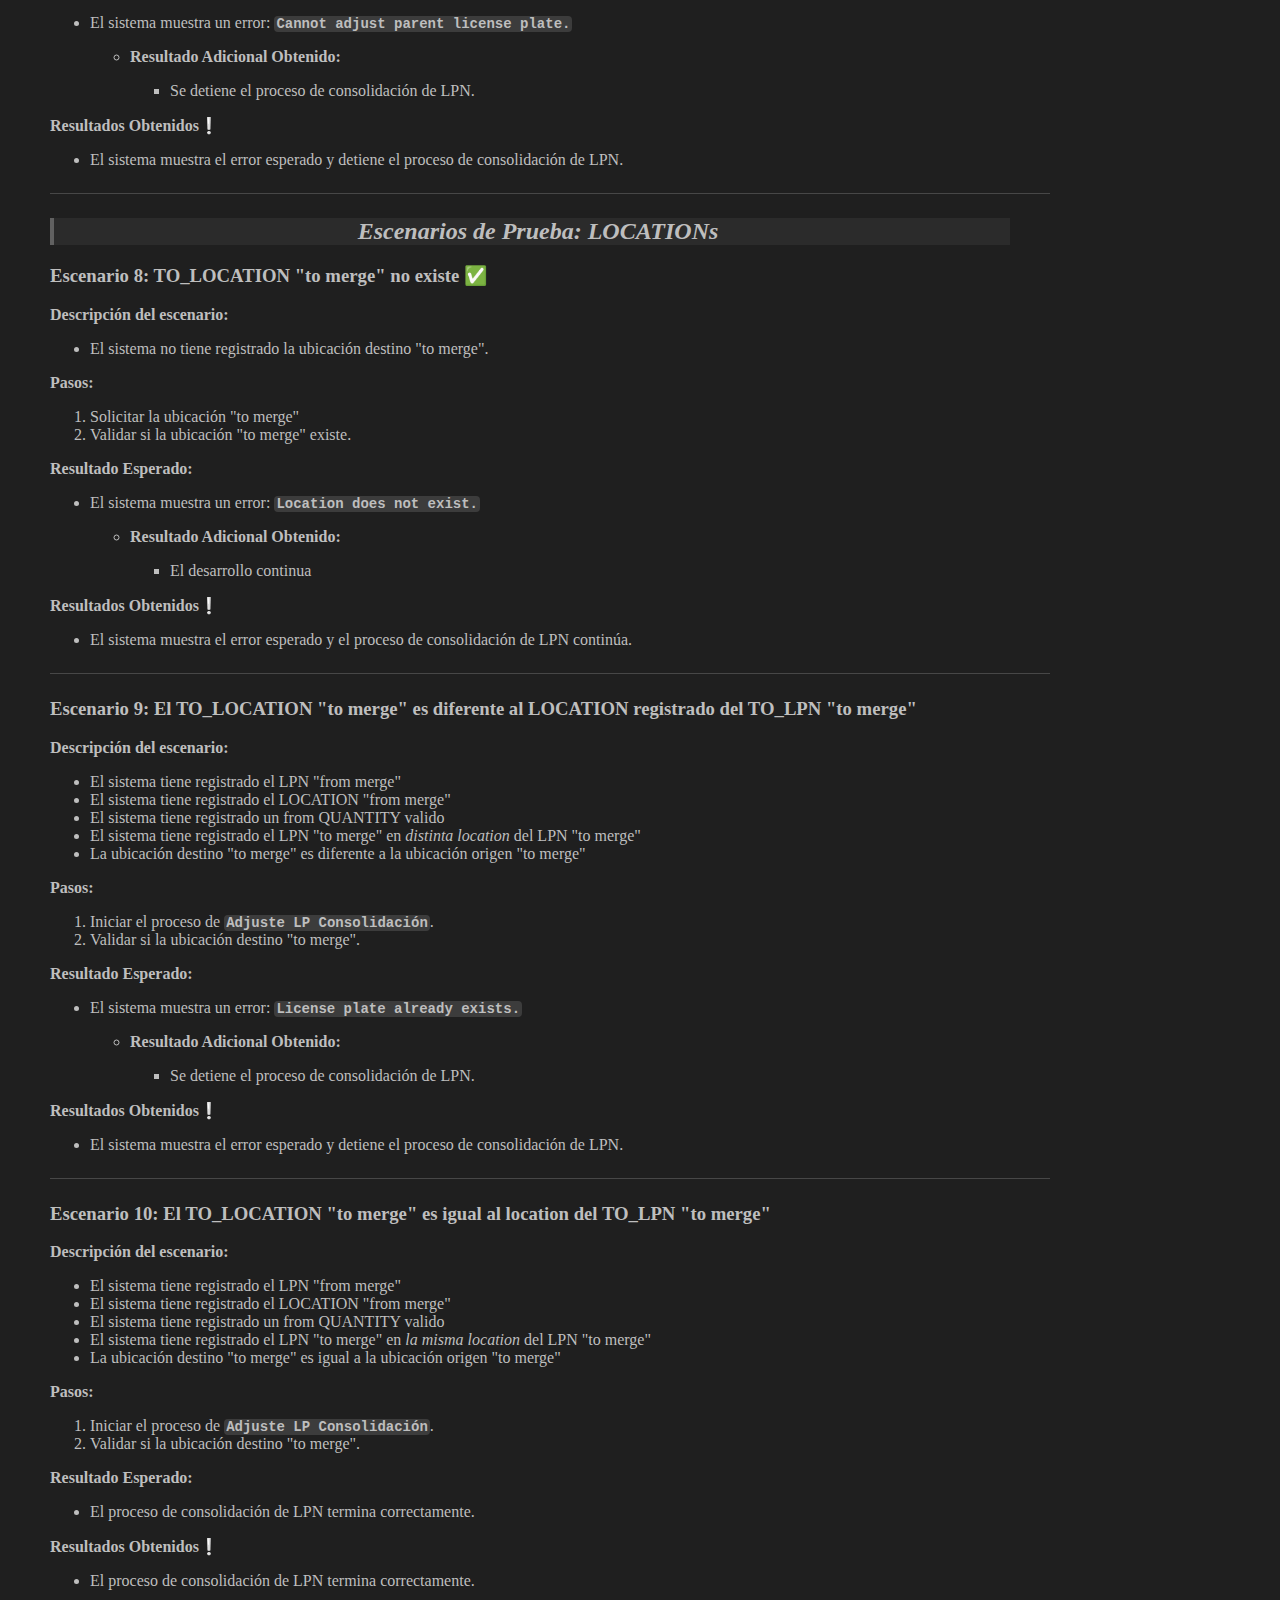
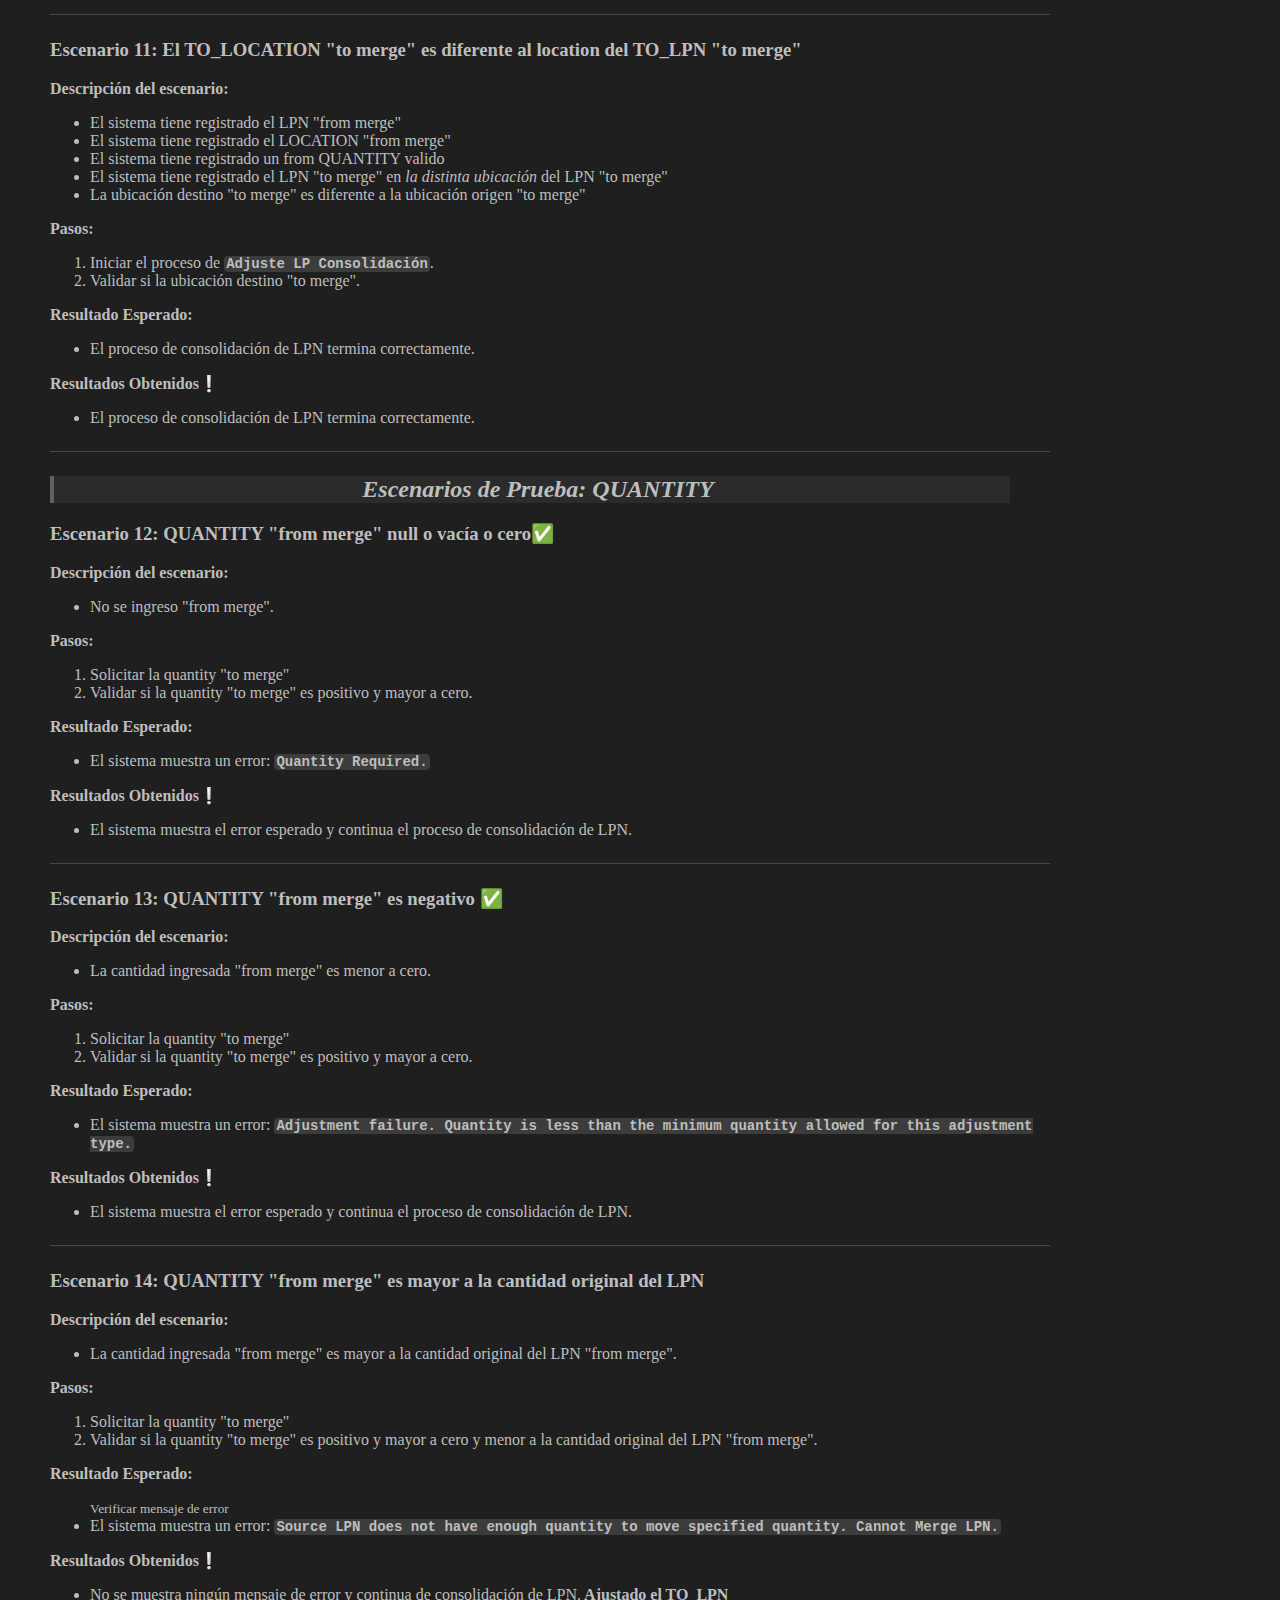
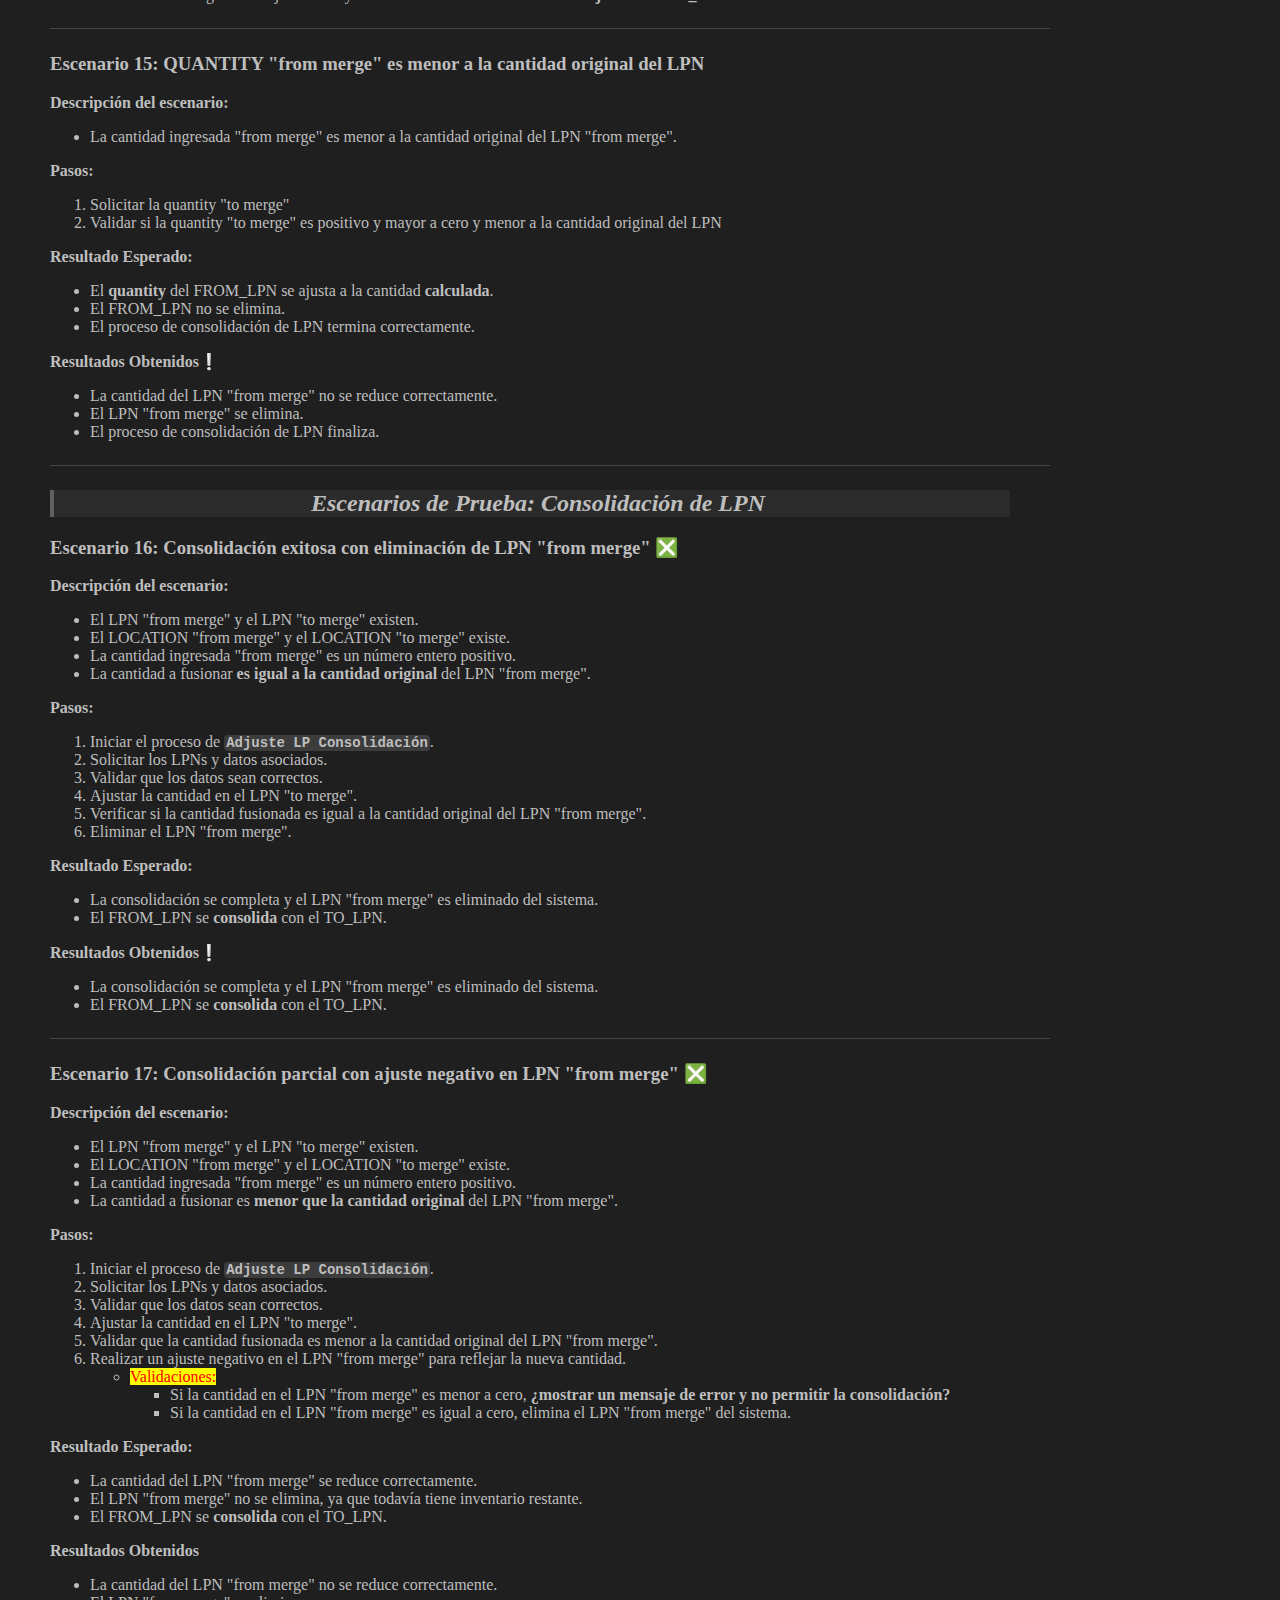
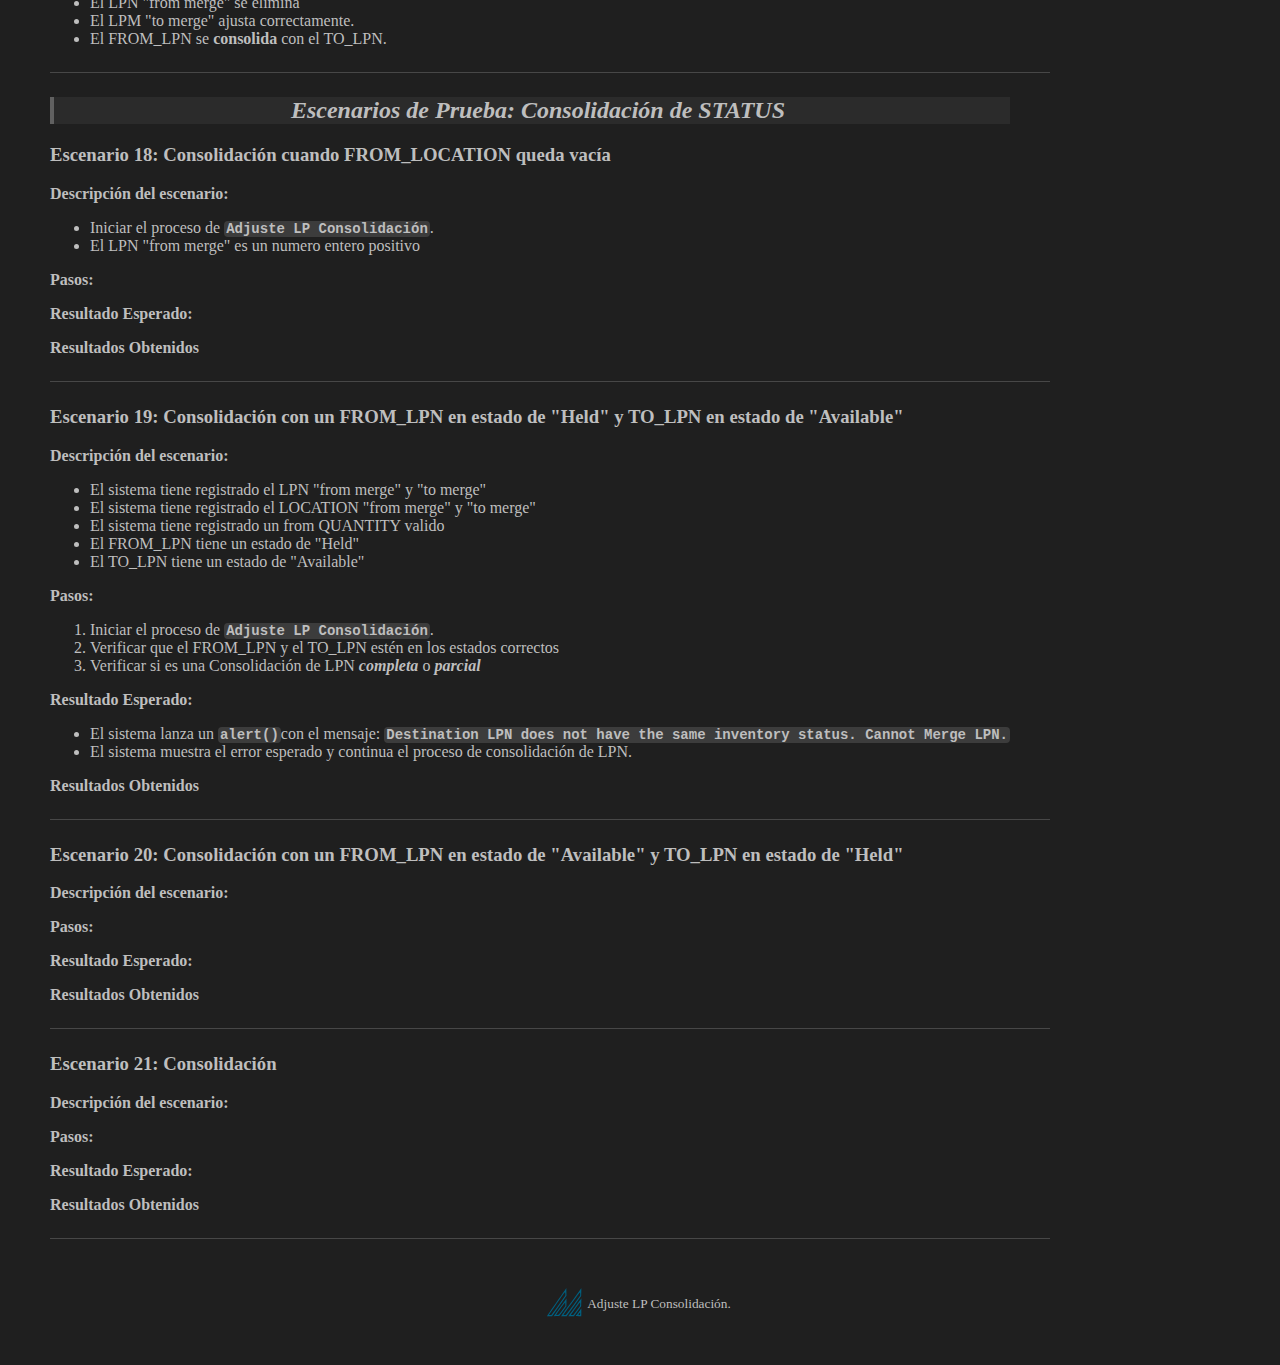
==== commit 10286c4e: "feat: se agrego una etiqueta details para mostrar los indices" ====
--- a/index.html
+++ b/index.html
@@ -4,10 +4,12 @@
 <head>
   <meta charset="UTF-8">
   <meta name="viewport" content="width=device-width, initial-scale=1.0">
-  <title>Consolidacion de LPNs</title>
+  <title>Consolidación de LPNs</title>
 
   <link rel="shortcut icon" href="./scale.svg" type="image/svg+xml">
   <link rel="stylesheet" href="style.css">
+
+  <script type="module" src="index.js"></script>
 </head>
 
 <body>
@@ -16,7 +18,178 @@
     LPNs
   </h1>
 
+  <details id="escenario-prueba-indice" open>
+    <summary>Escenarios de Prueba</summary>
+    <ul>
+      <li>
+        <span class="mark"></span>
+        <label>
+          <input type="checkbox" hidden="hidden" data-sts="error">
+          <a href="#escenario1">Escenario 1:</a>
+          <span class="description">No muestra mensaje de error al consolidar FROM_LP BF</span>
+        </label>
+      </li>
+
+      <li>
+        <span class="mark"></span>
+        <label>
+          <input type="checkbox" hidden="hidden" data-sts="error">
+          <a href="#escenario2">Escenario 2:</a>
+          <span class="description">No muestra mensaje de error, elimina el FROM_LP y no ajusta el FROM_LP BF, crea un
+            nuevo registro del FROM_LP con compañía FM</span>
+        </label>
+      </li>
+
+      <li>
+        <span class="mark"></span>
+        <label>
+          <input type="checkbox" hidden="hidden" data-sts="susses">
+          <a href="#escenario3">Escenario 3:</a><span class="description"></span>
+        </label>
+      </li>
+
+      <li>
+        <span class="mark"></span>
+        <label>
+          <input type="checkbox" hidden="hidden" data-sts="susses">
+          <a href="#escenario4">Escenario 4:</a><span class="description"></span>
+        </label>
+      </li>
+
+      <li>
+        <span class="mark"></span>
+        <label>
+          <input type="checkbox" hidden="hidden" data-sts="susses">
+          <a href="#escenario5">Escenario 5:</a><span class="description"></span>
+        </label>
+      </li>
+
+      <li>
+        <span class="mark"></span>
+        <label>
+          <input type="checkbox" hidden="hidden" data-sts="susses">
+          <a href="#escenario6">Escenario 6:</a><span class="description"></span>
+        </label>
+      </li>
+
+      <li>
+        <span class="mark"></span>
+        <label>
+          <input type="checkbox" hidden="hidden" data-sts="susses">
+          <a href="#escenario7">Escenario 7:</a><span class="description"></span>
+        </label>
+      </li>
+
+      <li>
+        <span class="mark"></span>
+        <label>
+          <input type="checkbox" hidden="hidden" data-sts="susses">
+          <a href="#escenario8">Escenario 8:</a><span class="description"></span>
+        </label>
+      </li>
+
+      <li>
+        <span class="mark"></span>
+        <label>
+          <input type="checkbox" hidden="hidden" data-sts="susses">
+          <a href="#escenario9">Escenario 9:</a><span class="description"></span>
+        </label>
+      </li>
+
+      <li>
+        <span class="mark"></span>
+        <label>
+          <input type="checkbox" hidden="hidden" data-sts="susses">
+          <a href="#escenario10">Escenario 10:</a><span class="description"></span>
+        </label>
+      </li>
+
+      <li>
+        <span class="mark"></span>
+        <label>
+          <input type="checkbox" hidden="hidden" data-sts="susses">
+          <a href="#escenario11">Escenario 11:</a><span class="description"></span>
+        </label>
+      </li>
+
+      <li>
+        <span class="mark"></span>
+        <label>
+          <input type="checkbox" hidden="hidden" data-sts="susses">
+          <a href="#escenario12">Escenario 12:</a><span class="description"></span>
+        </label>
+      </li>
+
+      <li>
+        <span class="mark"></span>
+        <label>
+          <input type="checkbox" hidden="hidden" data-sts="susses">
+          <a href="#escenario13">Escenario 13:</a><span class="description"></span>
+        </label>
+      </li>
+
+      <li>
+        <span class="mark"></span>
+        <label>
+          <input type="checkbox" hidden="hidden" data-sts="susses">
+          <a href="#escenario14">Escenario 14:</a><span class="description"></span>
+        </label>
+      </li>
+
+      <li>
+        <span class="mark"></span>
+        <label>
+          <input type="checkbox" hidden="hidden" data-sts="susses">
+          <a href="#escenario15">Escenario 15:</a><span class="description"></span>
+        </label>
+      </li>
+
+      <li>
+        <span class="mark"></span>
+        <label>
+          <input type="checkbox" hidden="hidden" data-sts="default">
+          <a href="#escenario16">Escenario 16:</a><span class="description"></span>
+        </label>
+      </li>
+
+      <li>
+        <span class="mark"></span>
+        <label>
+          <input type="checkbox" hidden="hidden" data-sts="default">
+          <a href="#escenario17">Escenario 17:</a><span class="description"></span>
+        </label>
+      </li>
+
+      <li>
+        <span class="mark"></span>
+        <label>
+          <input type="checkbox" hidden="hidden" data-sts="default">
+          <a href="#escenario18">Escenario 18:</a><span class="description"></span>
+        </label>
+      </li>
+
+      <li>
+        <span class="mark"></span>
+        <label>
+          <input type="checkbox" hidden="hidden" data-sts="default">
+          <a href="#escenario19">Escenario 19:</a><span class="description"></span>
+        </label>
+      </li>
+
+      <li>
+        <span class="mark"></span>
+        <label>
+          <input type="checkbox" hidden="hidden" data-sts="default">
+          <a href="#escenario20">Escenario 20:</a><span class="description"></span>
+        </label>
+      </li>
+    </ul>
+  </details>
+
+
   <main>
+    <hr class="separate" id="escenario1">
+
     <blockquote class="quote">
       <h2>Escenarios de Prueba: COMPANY</h2>
     </blockquote>
@@ -24,18 +197,18 @@
     <!-- Escenario 1 -->
     <div>
       <h3>
-        Escenario : Compañia de LPN &quot;from merge&quot; no es valida o es bodega fiscal (<code>BF</code>) ✅
-      </h3>
-
-      <p><strong>Descripción del escenario:</strong></p>
-      <ul>
-        <li>La compañia del LPN &quot;from merge&quot; no es valida.</li>
+        Escenario 1: Compañía de LPN &quot;from merge&quot; no es valida o es bodega fiscal (<code>BF</code>) ✅
+      </h3>
+
+      <p><strong>Descripción del escenario:</strong></p>
+      <ul>
+        <li>La Compañía del LPN &quot;from merge&quot; no es valida.</li>
       </ul>
 
       <p><strong>Pasos</strong></p>
       <ol>
-        <li>Intentar consolidar la compañia del LPN &quot;from merge&quot; con &quot;BF&quot;</li>
-        <li>Verificar si la compañia de LPN &quot;from merge&quot; es valida.</li>
+        <li>Intentar consolidar la Compañía del LPN &quot;from merge&quot; con &quot;BF&quot;</li>
+        <li>Verificar si la Compañía de LPN &quot;from merge&quot; es valida.</li>
       </ol>
 
       <p><strong>Resultados Esperados</strong></p>
@@ -50,24 +223,24 @@
         <li>El sistema muestra el error esperado y detiene el proceso.</li>
       </ul>
     </div>
-    <hr class="separate">
+    <hr class="separate" id="escenario2">
 
     <!-- Escenario 2 -->
     <div>
       <h3 class="important">
-        Escenario 2: Compañia de LPN &quot;from merge&quot; es diferente a la compañia del LPN &quot;to merge&quot;
-      </h3>
-
-      <p><strong>Descripción del escenario:</strong></p>
-      <ul>
-        <li>La compañia del LPN &quot;from merge&quot; es diferente a la compañia del LPN &quot;to merge&quot;.</li>
+        Escenario 2: Compañía de LPN &quot;from merge&quot; es diferente a la Compañía del LPN &quot;to merge&quot;
+      </h3>
+
+      <p><strong>Descripción del escenario:</strong></p>
+      <ul>
+        <li>La Compañía del LPN &quot;from merge&quot; es diferente a la Compañía del LPN &quot;to merge&quot;.</li>
       </ul>
 
       <p><strong>Pasos</strong></p>
       <ol>
-        <li>Iniciar el proceso de <code>Adjuste LP Consolidacion</code>.</li>
-        <li>Verificar si la compañia de LPN &quot;to merge&quot; es valida no BF.</li>
-        <li>Verificar si la compañia de LPN &quot;to merge&quot; es igual a la compañia del LPN &quot;from merge&quot;.
+        <li>Iniciar el proceso de <code>Adjuste LP Consolidación</code>.</li>
+        <li>Verificar si la Compañía de LPN &quot;to merge&quot; es valida no BF.</li>
+        <li>Verificar si la Compañía de LPN &quot;to merge&quot; es igual a la Compañía del LPN &quot;from merge&quot;.
         </li>
       </ol>
 
@@ -83,11 +256,13 @@
 
       <p><strong class="underline">Resultados Obtenidos</strong></p>
       <ul>
-        <li>El sistema no muestra ningun error y el proceso continua.</li>
-      </ul>
-    </div>
-
-    <hr class="separate">
+        <li>El sistema no muestra ningún error.</li>
+        <li>Se elimina el LPN &quot;from merge&quot;.</li>
+        <li>No se ajusta el LPN &quot;to merge&quot;.</li>
+      </ul>
+    </div>
+
+    <hr class="separate" id="escenario3">
 
     <blockquote class="quote">
       <h2 id="escenarios-de-prueba-lpns">Escenarios de Prueba: LPNs</h2>
@@ -96,7 +271,7 @@
     <!-- Escenario 3 -->
     <div>
       <h3>
-        Escenario 3: LPN &quot;from merge&quot; es una &quot;LPN Padre&quot; ✅
+        Escenario 3: LPN &quot;from merge&quot; es una &quot;LPN Padre&quot;
       </h3>
 
       <p><strong>Descripción del escenario:</strong></p>
@@ -105,7 +280,7 @@
       </ul>
       <p><strong>Pasos</strong></p>
       <ol>
-        <li>Iniciar el proceso de <code>Adjuste LP Consolidacion</code>.</li>
+        <li>Iniciar el proceso de <code>Adjuste LP Consolidación</code>.</li>
         <li>Verificar si el LPN &quot;from merge&quot; ingresado es valido</li>
       </ol>
 
@@ -122,12 +297,12 @@
       </ul>
     </div>
 
-    <hr class="separate">
+    <hr class="separate" id="escenario4">
 
     <!-- Escenario 4 -->
     <div>
       <h3>
-        Escenario 4: LPN &quot;from merge&quot; no existe ✅
+        Escenario 4: LPN &quot;from merge&quot; no existe
       </h3>
 
       <p><strong>Descripción del escenario:</strong></p>
@@ -137,13 +312,13 @@
 
       <p><strong>Pasos:</strong></p>
       <ol>
-        <li>Iniciar el proceso de <code>Adjuste LP Consolidacion</code>.</li>
+        <li>Iniciar el proceso de <code>Adjuste LP Consolidación</code>.</li>
         <li>Validar si el LPN &quot;from merge&quot; existe.</li>
       </ol>
 
       <p><strong>Resultado Esperado:</strong></p>
       <ul>
-        <li>El sistema muestra un error: <code>License plate does not exist.</code> y detiene elproceso</li>
+        <li>El sistema muestra un error: <code>License plate does not exist.</code> y detiene el proceso</li>
       </ul>
 
       <p><strong class="underline">Resultados Obtenidos</strong></p>
@@ -152,7 +327,7 @@
       </ul>
     </div>
 
-    <hr class="separate">
+    <hr class="separate" id="escenario5">
 
     <!-- Escenario 5 -->
     <div>
@@ -167,7 +342,7 @@
 
       <p><strong>Pasos:</strong></p>
       <ol>
-        <li>Iniciar el proceso de <code>Adjuste LP Consolidacion</code>.</li>
+        <li>Iniciar el proceso de <code>Adjuste LP Consolidación</code>.</li>
         <li>Validar si el LPN &quot;to merge&quot; existe.</li>
       </ol>
 
@@ -192,12 +367,12 @@
       </ul>
     </div>
 
-    <hr class="separate">
+    <hr class="separate" id="escenario6">
 
     <!-- Escenario 6 -->
     <div>
       <h3>
-        Escenario 6: LPN &quot;to merge&quot; es el mismo que el LPN &quot;from merge&quot; ✅
+        Escenario 6: LPN &quot;to merge&quot; es el mismo que el LPN &quot;from merge&quot;
       </h3>
 
       <p><strong>Descripción del escenario:</strong></p>
@@ -207,7 +382,7 @@
 
       <p><strong>Pasos:</strong></p>
       <ol>
-        <li>Iniciar el proceso de <code>Adjuste LP Consolidacion</code>.</li>
+        <li>Iniciar el proceso de <code>Adjuste LP Consolidación</code>.</li>
         <li>Validar si el LPN &quot;to merge&quot; existe.</li>
       </ol>
 
@@ -223,7 +398,7 @@
       </ul>
     </div>
 
-    <hr class="separate">
+    <hr class="separate" id="escenario7">
 
     <!-- Escenario 7 -->
     <div>
@@ -238,7 +413,7 @@
 
       <p><strong>Pasos:</strong></p>
       <ol>
-        <li>Iniciar el proceso de <code>Adjuste LP Consolidacion</code>.</li>
+        <li>Iniciar el proceso de <code>Adjuste LP Consolidación</code>.</li>
         <li>Validar si el LPN &quot;to merge&quot; existe y es un <code>parent_logistic_unit</code>.</li>
       </ol>
 
@@ -263,7 +438,7 @@
       </ul>
     </div>
 
-    <hr class="separate">
+    <hr class="separate" id="escenario8">
 
     <blockquote class="quote">
       <h2>Escenarios de Prueba: LOCATIONs</h2>
@@ -294,7 +469,7 @@
             <li>
               <p><strong>Resultado Adicional Obtenido:</strong></p>
               <ul>
-                <li>El desarrolo continua</li>
+                <li>El desarrollo continua</li>
               </ul>
             </li>
           </ul>
@@ -308,12 +483,13 @@
 
     </div>
 
-    <hr class="separate">
+    <hr class="separate" id="escenario9">
 
     <!-- Escenario 9 -->
     <div>
       <h3>
-        Escenario 9: TO_LOCATION &quot;to merge&quot; es diferente al location del TO_LPN &quot;to merge&quot;
+        Escenario 9: El TO_LOCATION &quot;to merge&quot; es diferente al LOCATION registrado del TO_LPN &quot;to
+        merge&quot;
       </h3>
 
       <p><strong>Descripción del escenario:</strong></p>
@@ -329,7 +505,7 @@
 
       <p><strong>Pasos:</strong></p>
       <ol>
-        <li>Iniciar el proceso de <code>Adjuste LP Consolidacion</code>.</li>
+        <li>Iniciar el proceso de <code>Adjuste LP Consolidación</code>.</li>
         <li>Validar si la ubicación destino &quot;to merge&quot;.</li>
       </ol>
 
@@ -354,12 +530,12 @@
       </ul>
     </div>
 
-    <hr class="separate">
+    <hr class="separate" id="escenario10">
 
     <!-- Escenario 10 -->
     <div>
       <h3>
-        Escenario 10 TO_LOCATION &quot;to merge&quot; es igual al location del TO_LPN &quot;to merge&quot;
+        Escenario 10: El TO_LOCATION &quot;to merge&quot; es igual al location del TO_LPN &quot;to merge&quot;
       </h3>
 
       <p><strong>Descripción del escenario:</strong></p>
@@ -375,7 +551,7 @@
 
       <p><strong>Pasos:</strong></p>
       <ol>
-        <li>Iniciar el proceso de <code>Adjuste LP Consolidacion</code>.</li>
+        <li>Iniciar el proceso de <code>Adjuste LP Consolidación</code>.</li>
         <li>Validar si la ubicación destino &quot;to merge&quot;.</li>
       </ol>
 
@@ -393,17 +569,57 @@
         </li>
       </ul>
     </div>
+
+    <hr class="separate" id="escenario11">
+
+    <!-- Escenario 11 -->
+    <div>
+      <h3>
+        Escenario 11: El TO_LOCATION &quot;to merge&quot; es diferente al location del TO_LPN &quot;to merge&quot;
+      </h3>
+
+      <p><strong>Descripción del escenario:</strong></p>
+      <ul>
+        <li>El sistema tiene registrado el LPN &quot;from merge&quot;</li>
+        <li>El sistema tiene registrado el LOCATION &quot;from merge&quot;</li>
+        <li>El sistema tiene registrado un from QUANTITY valido</li>
+        <li>El sistema tiene registrado el LPN &quot;to merge&quot; en <em>la distinta ubicación</em> del LPN &quot;to
+          merge&quot;
+        </li>
+        <li>La ubicación destino &quot;to merge&quot; es diferente a la ubicación origen &quot;to merge&quot;</li>
+      </ul>
+
+      <p><strong>Pasos:</strong></p>
+      <ol>
+        <li>Iniciar el proceso de <code>Adjuste LP Consolidación</code>.</li>
+        <li>Validar si la ubicación destino &quot;to merge&quot;.</li>
+      </ol>
+
+      <p><strong>Resultado Esperado:</strong></p>
+      <ul>
+        <li>
+          <p>El proceso de consolidación de LPN termina correctamente.</p>
+        </li>
+      </ul>
+
+      <p><strong class="underline">Resultados Obtenidos</strong></p>
+      <ul>
+        <li>
+          <p>El proceso de consolidación de LPN termina correctamente.</p>
+        </li>
+      </ul>
+    </div>
+
+    <hr class="separate" id="escenario12">
 
     <blockquote class="quote">
       <h2>Escenarios de Prueba: QUANTITY</h2>
     </blockquote>
 
-    <hr class="separate">
-
-    <!-- Escenario 11 -->
-    <div>
-      <h3>
-        Escenario 11: QUANTITY &quot;from merge&quot; null o vacía o cero✅
+    <!-- Escenario 12 -->
+    <div>
+      <h3>
+        Escenario 12: QUANTITY &quot;from merge&quot; null o vacía o cero✅
       </h3>
 
       <p><strong>Descripción del escenario:</strong></p>
@@ -428,12 +644,12 @@
       </ul>
     </div>
 
-    <hr class="separate">
-
-    <!-- Escenario 12 -->
-    <div>
-      <h3>
-        Escenario 12: QUANTITY &quot;from merge&quot; es negativo ✅
+    <hr class="separate" id="escenario13">
+
+    <!-- Escenario 13 -->
+    <div>
+      <h3>
+        Escenario 13: QUANTITY &quot;from merge&quot; es negativo ✅
       </h3>
 
       <p><strong>Descripción del escenario:</strong></p>
@@ -460,12 +676,12 @@
       </ul>
     </div>
 
-    <hr class="separate">
-
-    <!-- Escenario 13 -->
-    <div>
-      <h3 class="important">
-        Escenario 13: QUANTITY &quot;from merge&quot; es mayor a la cantidad original del LPN ❎
+    <hr class="separate" id="escenario14">
+
+    <!-- Escenario 14 -->
+    <div>
+      <h3>
+        Escenario 14: QUANTITY &quot;from merge&quot; es mayor a la cantidad original del LPN
       </h3>
 
       <p><strong>Descripción del escenario:</strong></p>
@@ -486,24 +702,25 @@
       <ul>
         <small>Verificar mensaje de error</small>
         <li>El sistema muestra un error:
-          <code>Adjustment failure. Quantity is is greater than the allowed amount</code>.
-        </li>
-      </ul>
-
-      <p><strong class="underline">Resultados Obtenidos</strong></p>
-      <ul>
-        <li>No se muestra ningun mensaje de error y continua de consolidación de LPN.<strong> Ajustado el
+          <code>Source LPN does not have enough quantity to move specified
+          quantity. Cannot Merge LPN.</code>
+        </li>
+      </ul>
+
+      <p><strong class="underline">Resultados Obtenidos</strong></p>
+      <ul>
+        <li>No se muestra ningún mensaje de error y continua de consolidación de LPN.<strong> Ajustado el
             TO_LPN</strong>
         </li>
       </ul>
     </div>
 
-    <hr class="separate">
-
-    <!-- Escenario 14 -->
-    <div>
-      <h3>
-        Escenario 14: QUANTITY &quot;from merge&quot; es menor a la cantidad original del LPN ❎
+    <hr class="separate" id="escenario15">
+
+    <!-- Escenario 15 -->
+    <div>
+      <h3>
+        Escenario 15: QUANTITY &quot;from merge&quot; es menor a la cantidad original del LPN
       </h3>
 
       <p><strong>Descripción del escenario:</strong></p>
@@ -535,16 +752,16 @@
       </ul>
     </div>
 
-    <hr class="separate">
+    <hr class="separate" id="escenario16">
 
     <blockquote class="quote">
-      <h2>Escenarios de Prueba: Consolidacion de LPN</h2>
+      <h2>Escenarios de Prueba: Consolidación de LPN</h2>
     </blockquote>
 
-    <!-- Escenario 15 -->
-    <div>
-      <h3>
-        Escenario 15: Consolidación exitosa con eliminación de LPN &quot;from merge&quot; ❎
+    <!-- Escenario 16 -->
+    <div>
+      <h3>
+        Escenario 16: Consolidación exitosa con eliminación de LPN &quot;from merge&quot; ❎
       </h3>
 
       <p><strong>Descripción del escenario:</strong></p>
@@ -557,7 +774,7 @@
 
       <p><strong>Pasos:</strong></p>
       <ol>
-        <li>Iniciar el proceso de <code>Adjuste LP Consolidacion</code>.</li>
+        <li>Iniciar el proceso de <code>Adjuste LP Consolidación</code>.</li>
         <li>Solicitar los LPNs y datos asociados.</li>
         <li>Validar que los datos sean correctos.</li>
         <li>Ajustar la cantidad en el LPN &quot;to merge&quot;.</li>
@@ -578,12 +795,12 @@
       </ul>
     </div>
 
-    <hr class="separate">
-
-    <!-- Escenario 16 -->
-    <div>
-      <h3>
-        Escenario 16: Consolidación parcial con ajuste negativo en LPN &quot;from merge&quot; ❎
+    <hr class="separate" id="escenario17">
+
+    <!-- Escenario 17 -->
+    <div>
+      <h3>
+        Escenario 17: Consolidación parcial con ajuste negativo en LPN &quot;from merge&quot; ❎
       </h3>
 
       <p><strong>Descripción del escenario:</strong></p>
@@ -597,7 +814,7 @@
 
       <p><strong>Pasos:</strong></p>
       <ol>
-        <li>Iniciar el proceso de <code>Adjuste LP Consolidacion</code>.</li>
+        <li>Iniciar el proceso de <code>Adjuste LP Consolidación</code>.</li>
         <li>Solicitar los LPNs y datos asociados.</li>
         <li>Validar que los datos sean correctos.</li>
         <li>Ajustar la cantidad en el LPN &quot;to merge&quot;.</li>
@@ -636,21 +853,21 @@
       </ul>
     </div>
 
-    <hr class="separate">
+    <hr class="separate" id="escenario18">
 
     <blockquote class="quote">
-      <h2>Escenarios de Prueba: Consolidacion de STATUS</h2>
+      <h2>Escenarios de Prueba: Consolidación de STATUS</h2>
     </blockquote>
 
-    <!-- Escenario 17 -->
-    <div>
-      <h3>
-        Escenario 17: Consolidación cuando FROM_LOCATION queda vacia
-      </h3>
-
-      <p><strong>Descripción del escenario:</strong></p>
-      <ul>
-        <li>Iniciar el proceso de <code>Adjuste LP Consolidacion</code>.</li>
+    <!-- Escenario 18 -->
+    <div>
+      <h3>
+        Escenario 18: Consolidación cuando FROM_LOCATION queda vacía
+      </h3>
+
+      <p><strong>Descripción del escenario:</strong></p>
+      <ul>
+        <li>Iniciar el proceso de <code>Adjuste LP Consolidación</code>.</li>
         <li>El LPN "from merge" es un numero entero positivo</li>
       </ul>
 
@@ -664,12 +881,12 @@
       <ul></ul>
     </div>
 
-    <hr class="separate">
-
-    <!-- Escenario 18 -->
-    <div>
-      <h3>
-        Escenario 18: Consolidación con un FROM_LPN en estado de &quot;Held&quot;
+    <hr class="separate" id="escenario19">
+
+    <!-- Escenario 19 -->
+    <div>
+      <h3>
+        Escenario 19: Consolidación con un FROM_LPN en estado de &quot;Held&quot;
         y
         TO_LPN en estado de &quot;Available&quot;
       </h3>
@@ -685,9 +902,9 @@
 
       <p><strong>Pasos:</strong></p>
       <ol>
-        <li>Iniciar el proceso de <code>Adjuste LP Consolidacion</code>.</li>
+        <li>Iniciar el proceso de <code>Adjuste LP Consolidación</code>.</li>
         <li>Verificar que el FROM_LPN y el TO_LPN estén en los estados correctos</li>
-        <li>Verificar si es una consolidacion de LPN <strong><i>completa</i></strong> o <strong><i>parcial</i></strong>
+        <li>Verificar si es una Consolidación de LPN <strong><i>completa</i></strong> o <strong><i>parcial</i></strong>
         </li>
       </ol>
 
@@ -703,12 +920,12 @@
       <ul></ul>
     </div>
 
-    <hr class="separate">
-
-    <!-- Escenario 19 -->
-    <div>
-      <h3>
-        Escenario 19: Consolidación con un FROM_LPN en estado de &quot;Available&quot;
+    <hr class="separate" id="escenario20">
+
+    <!-- Escenario 20 -->
+    <div>
+      <h3>
+        Escenario 20: Consolidación con un FROM_LPN en estado de &quot;Available&quot;
         y
         TO_LPN en estado de &quot;Held&quot;
       </h3>
@@ -726,12 +943,12 @@
       <ul></ul>
     </div>
 
-    <hr class="separate">
-
-    <!-- Escenario 20 -->
-    <div>
-      <h3>
-        Escenario 20: Consolidación
+    <hr class="separate" id="escenario21">
+
+    <!-- Escenario 21 -->
+    <div>
+      <h3>
+        Escenario 21: Consolidación
       </h3>
 
       <p><strong>Descripción del escenario:</strong></p>
@@ -790,7 +1007,7 @@
         </svg>
       </i>
 
-      <small style="margin-top: -4px; display: block;">Adjuste LP Consolidacion.</small>
+      <small style="margin-top: -4px; display: block;">Adjuste LP Consolidación.</small>
     </div>
   </footer>
 
--- a/style.css
+++ b/style.css
@@ -9,6 +9,24 @@
 
 	color: #bebebe;
 	background-color: #1f1f1f;
+}
+
+#escenario-prueba-indice {
+	ul {
+		list-style: none;
+	}
+
+	.mark {
+		display: inline-block;
+		width: 12px;
+		margin-right: 12px;
+	}
+
+	li a {
+		color: #bebebe;
+		cursor: pointer;
+		font-style: italic;
+	}
 }
 
 code {
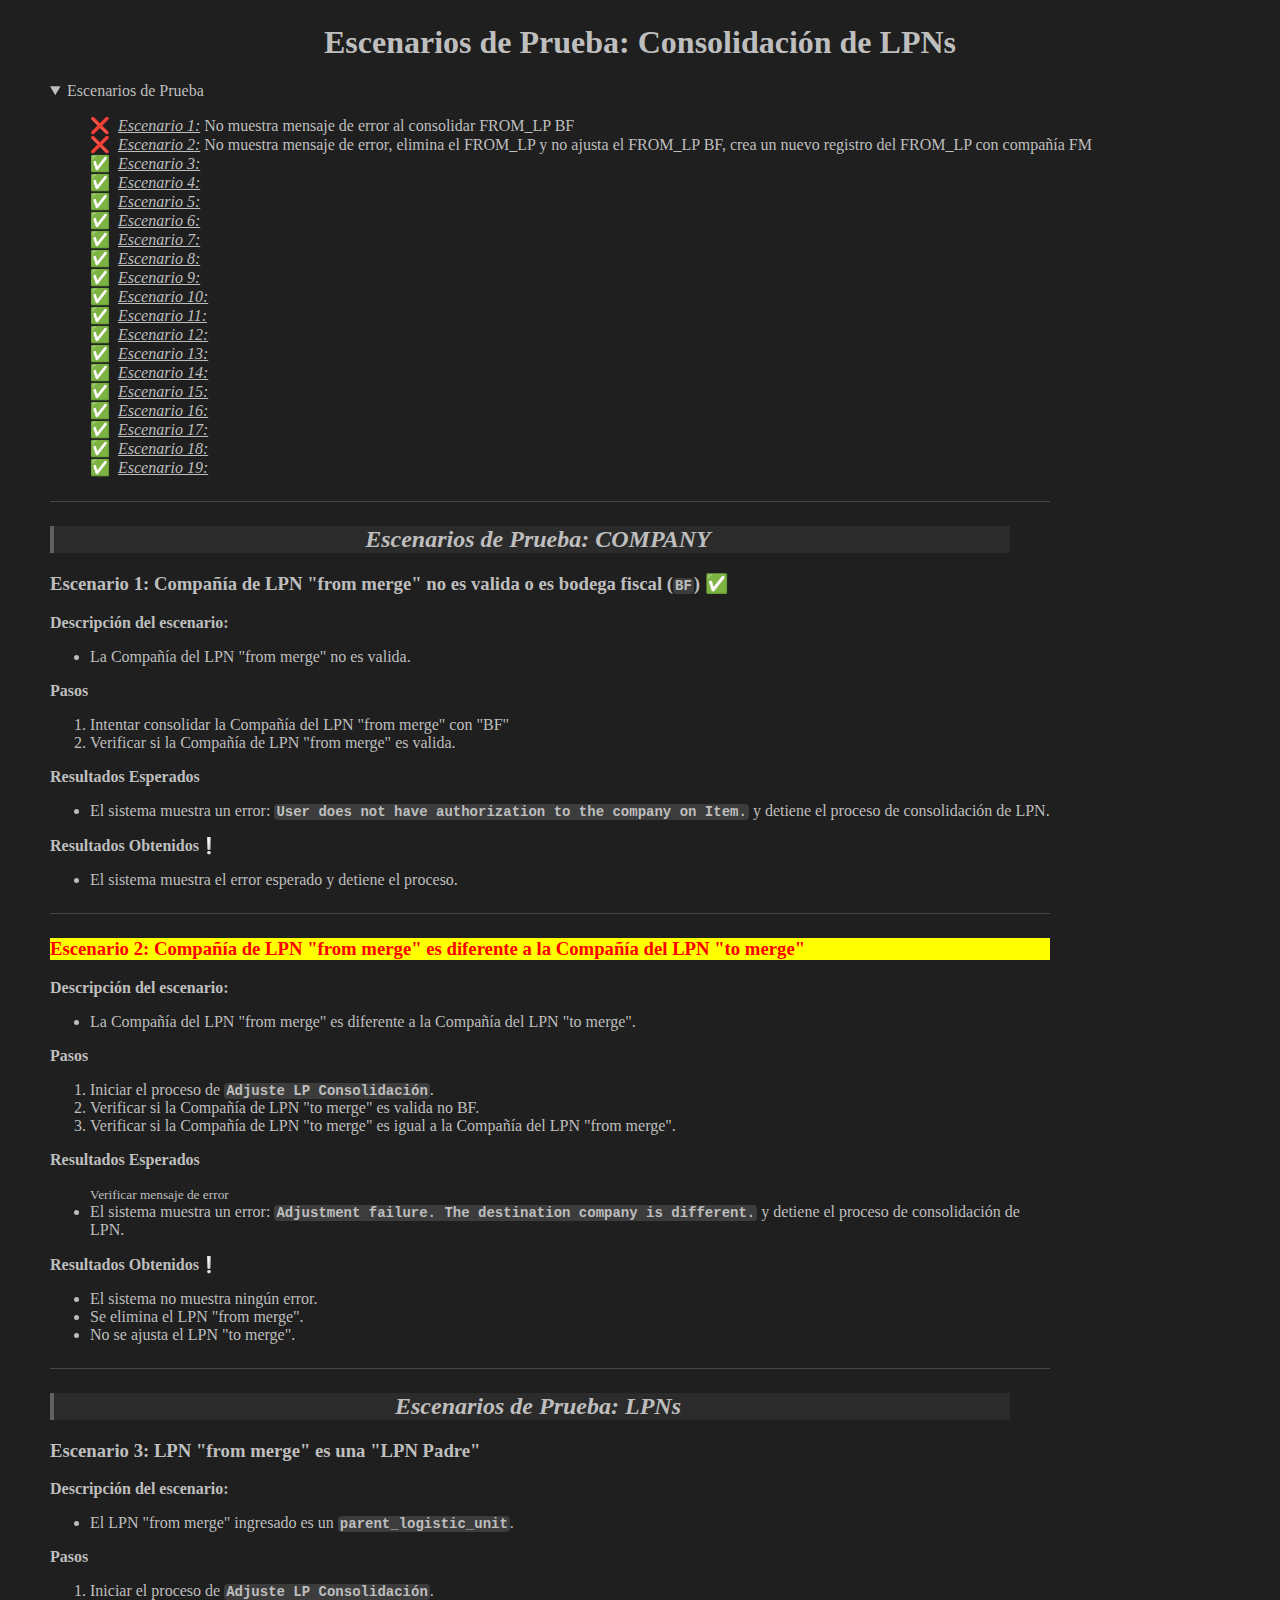
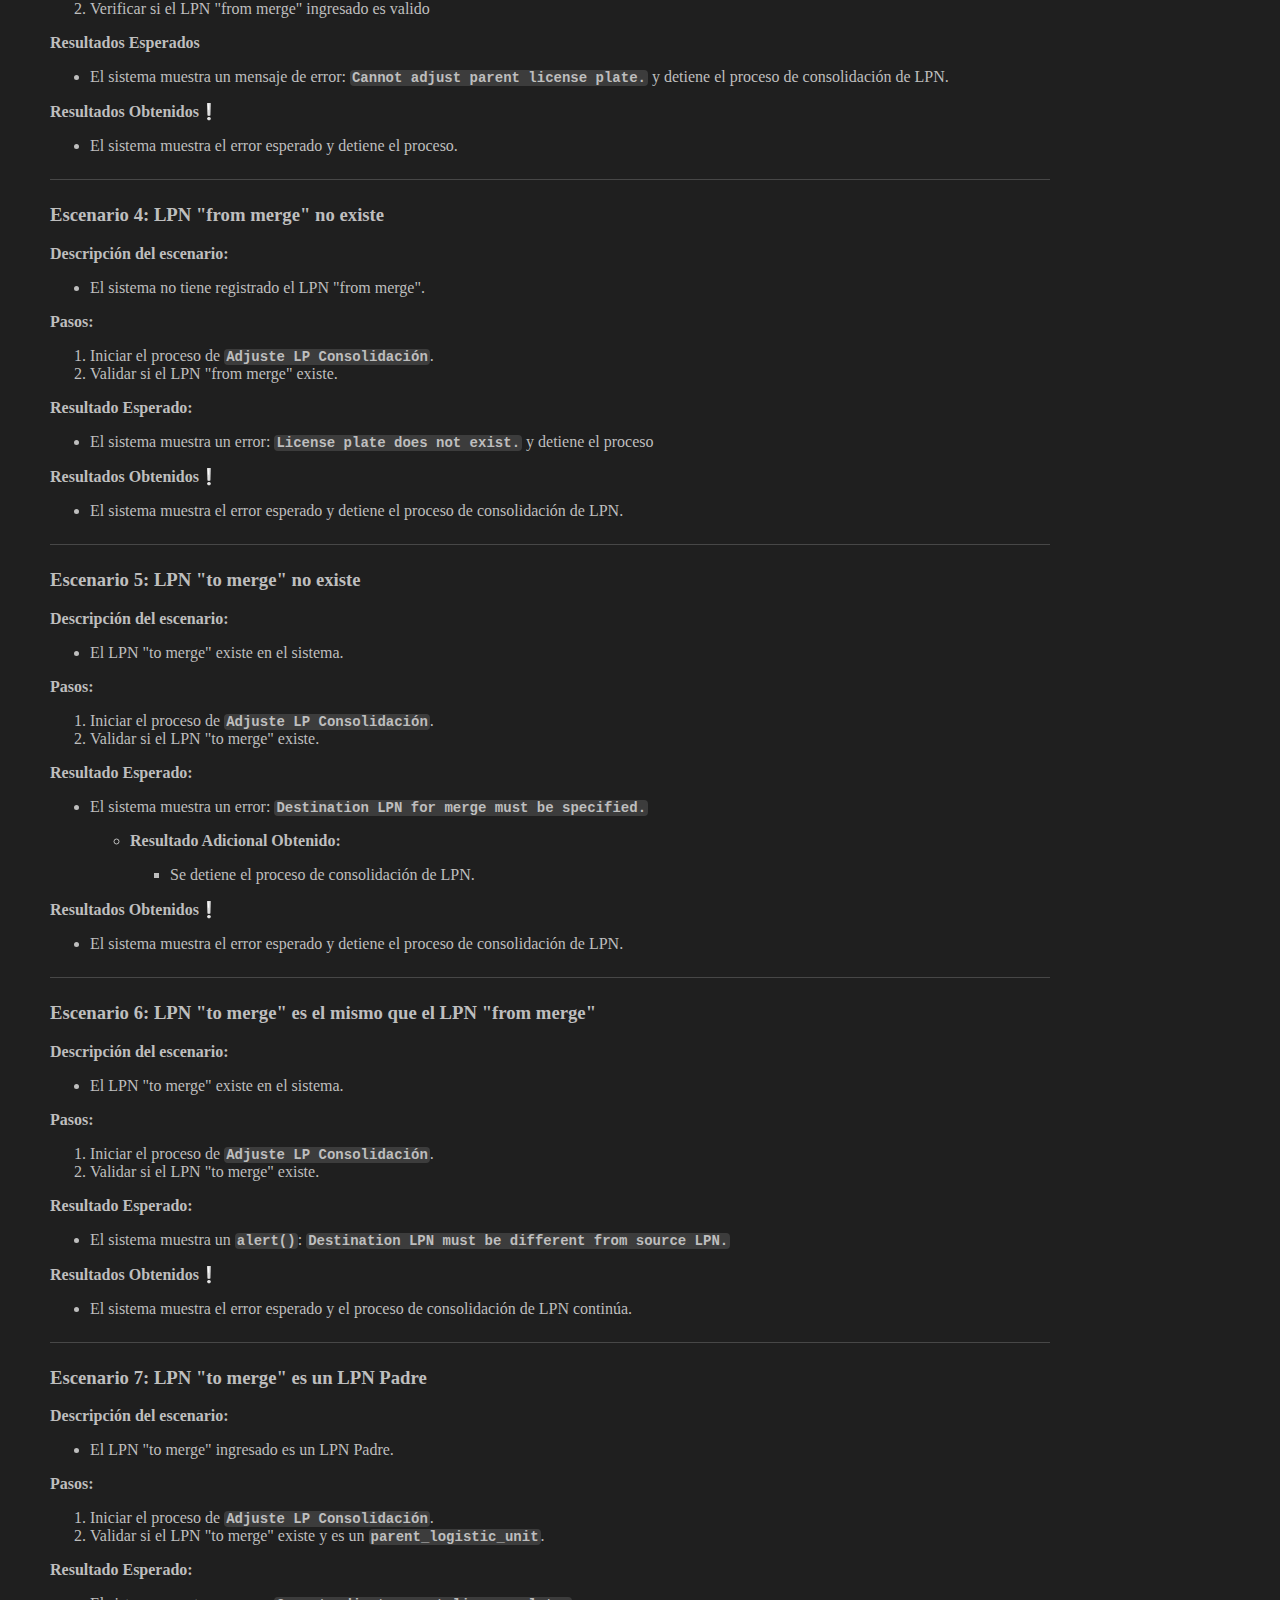
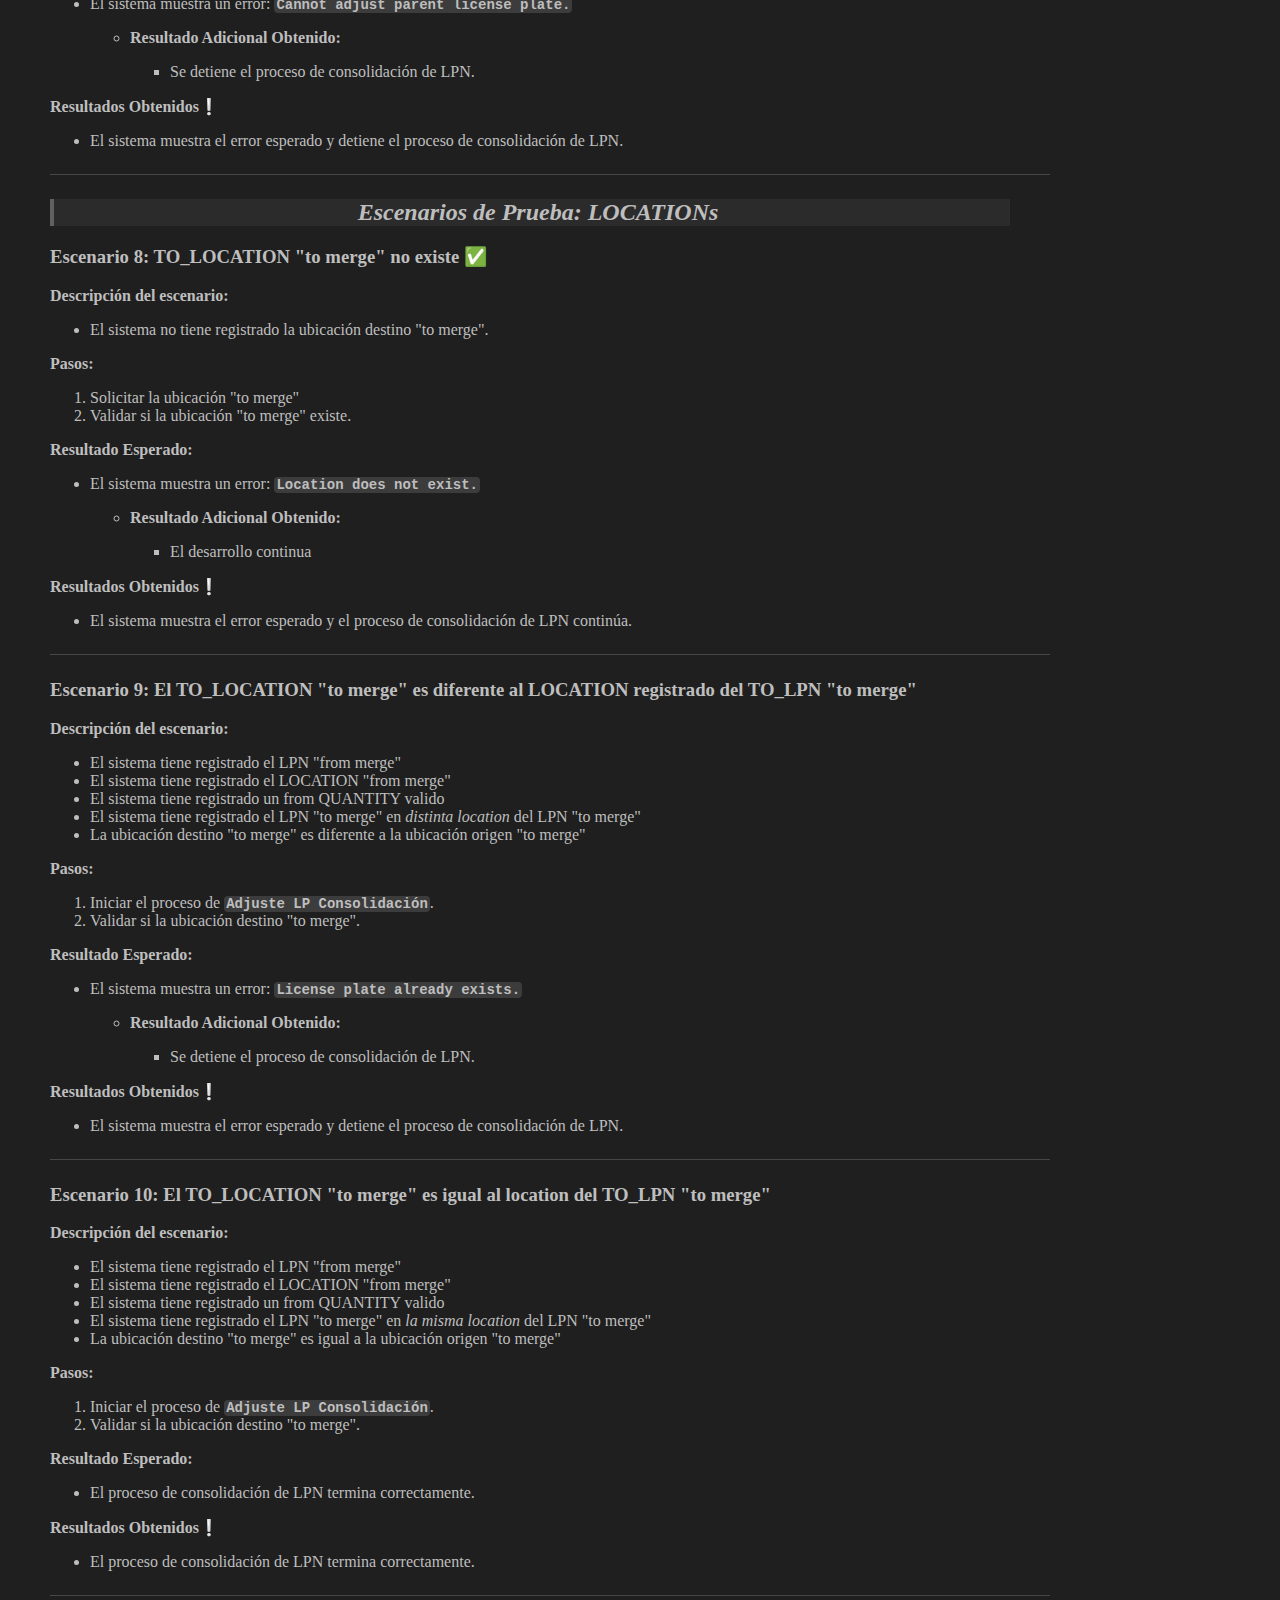
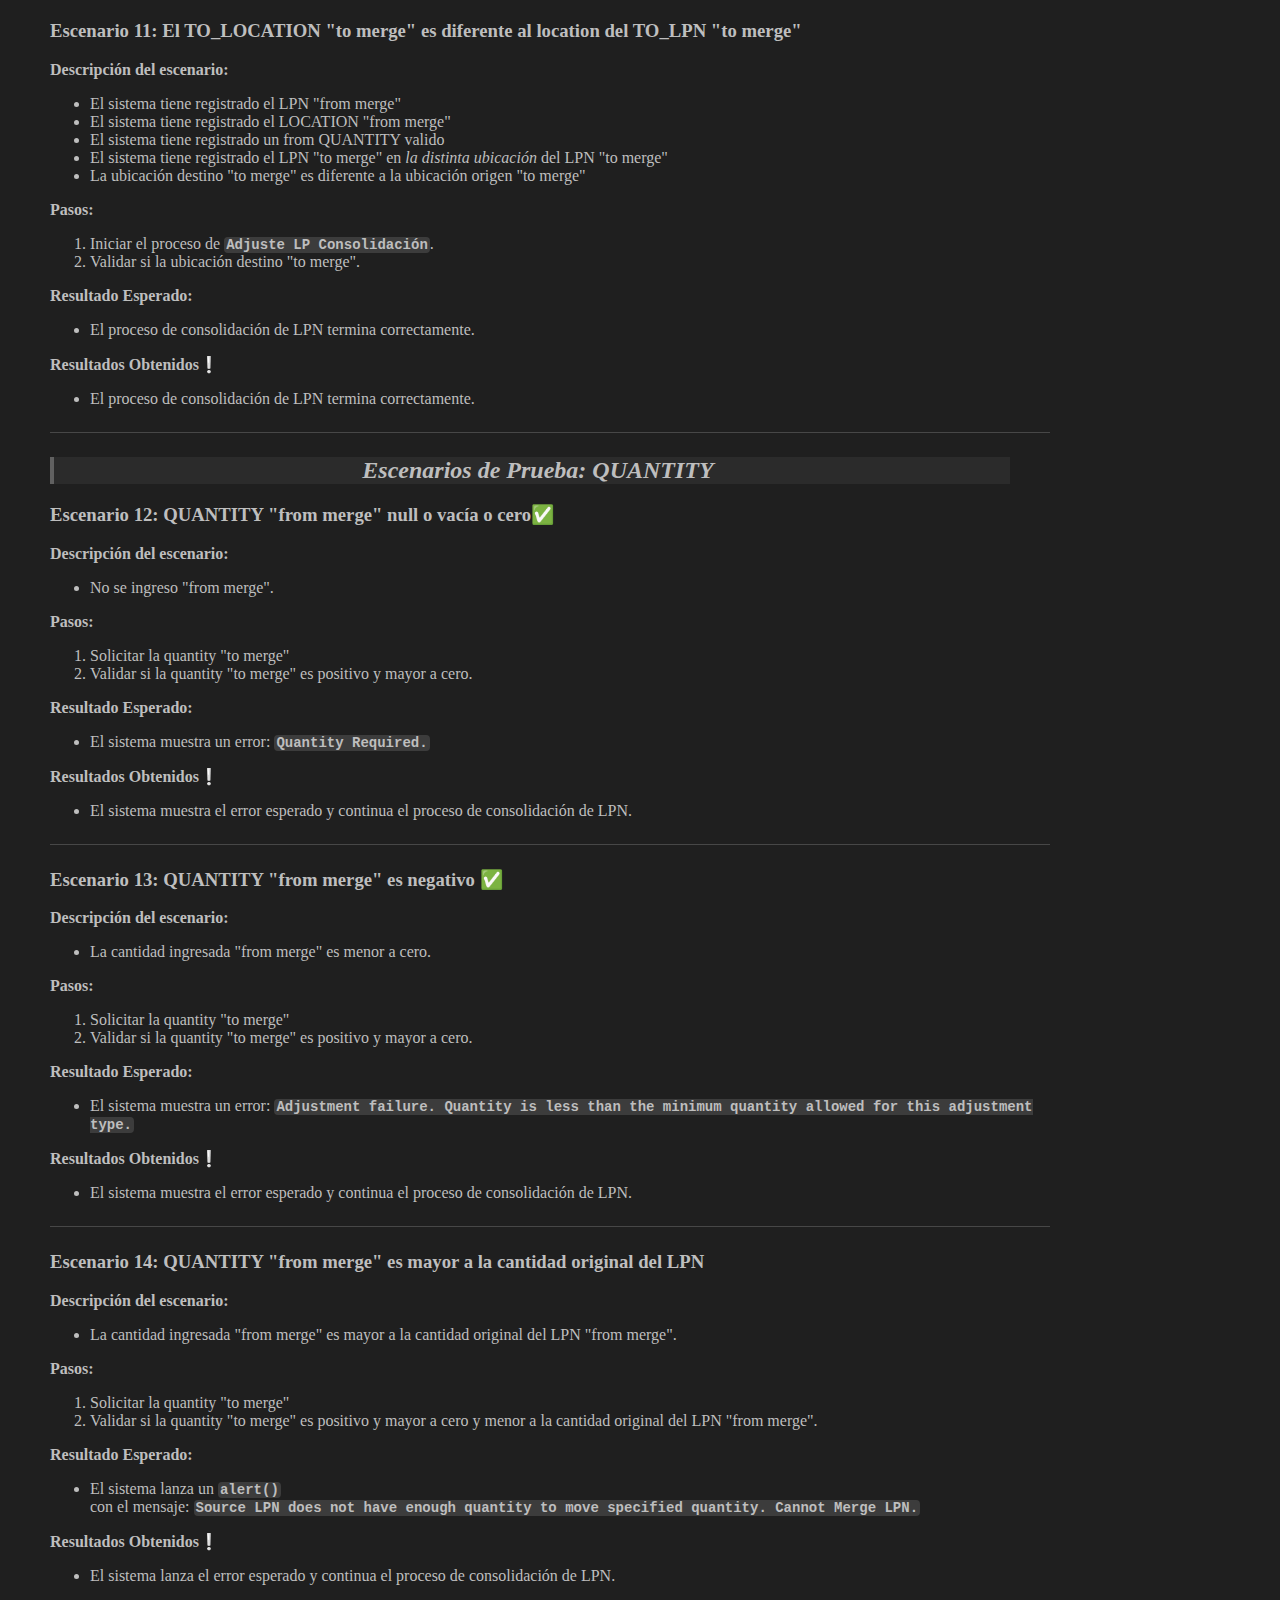
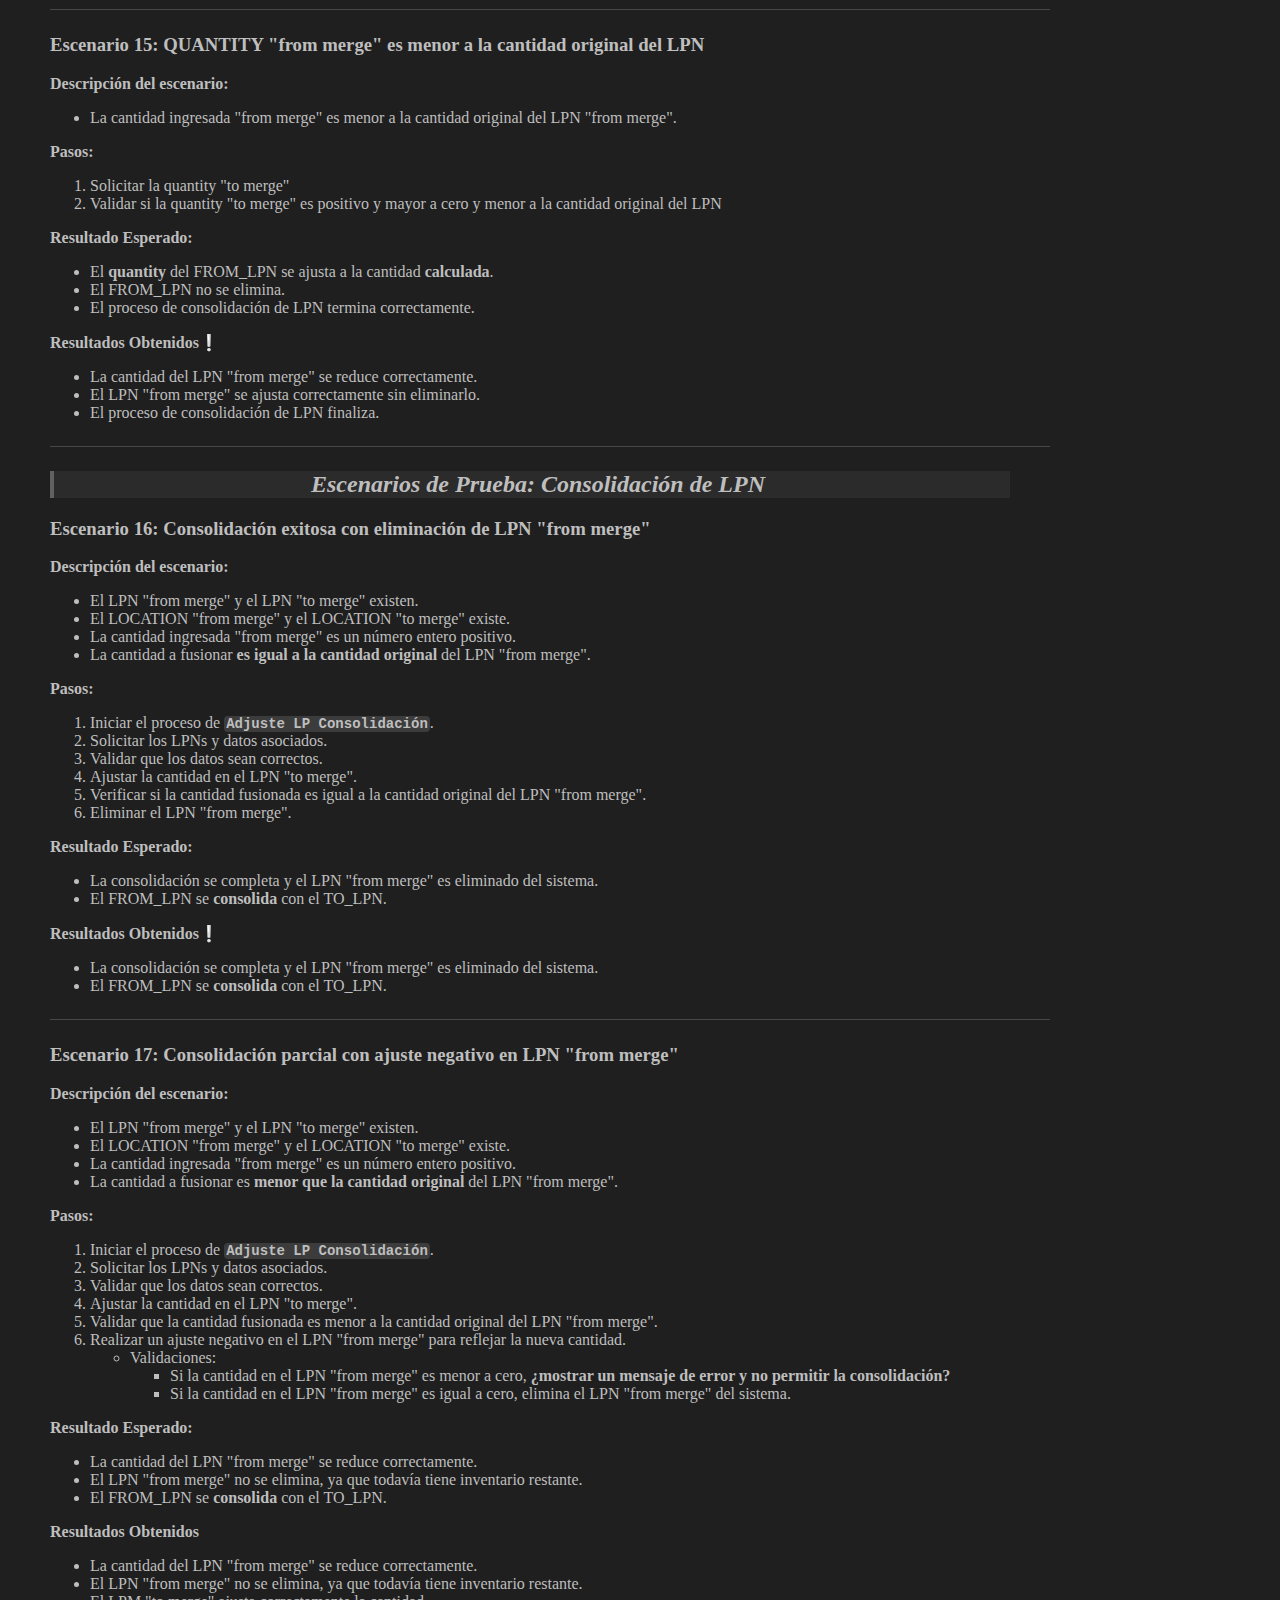
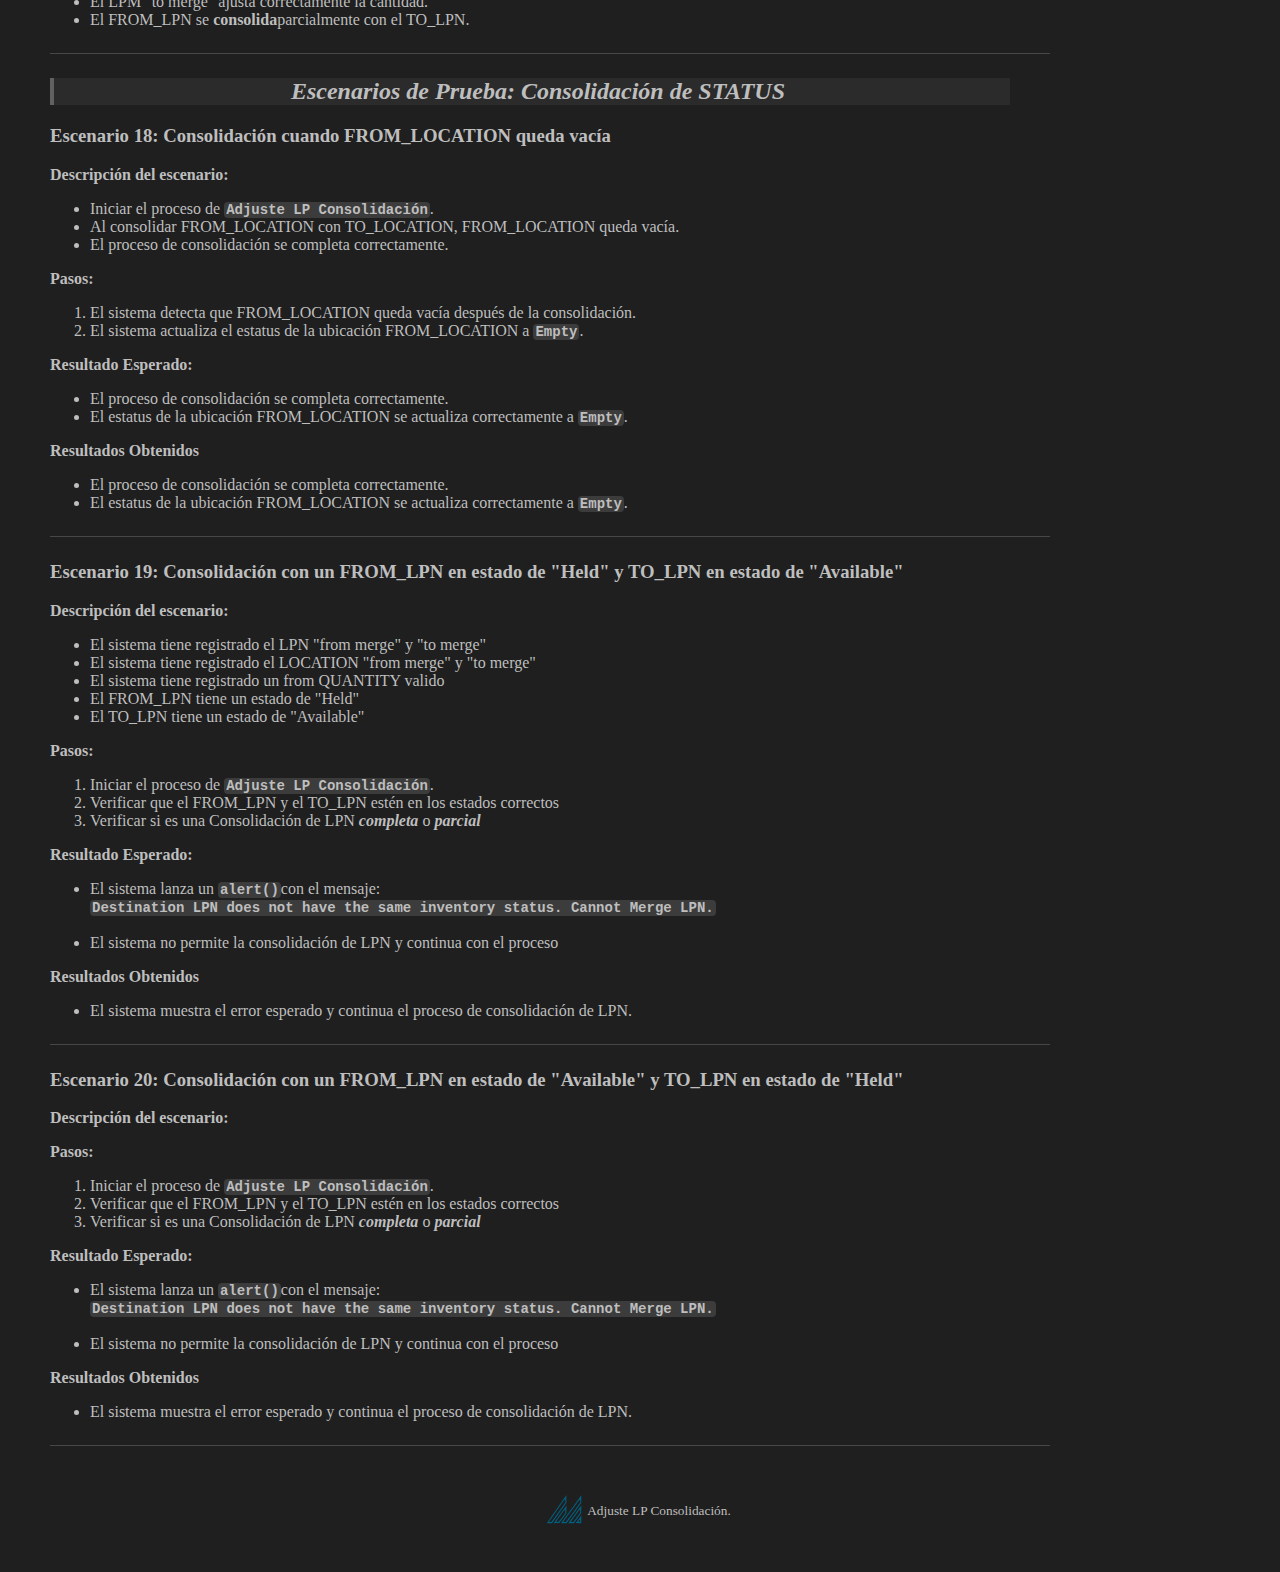
==== commit 82c82c07: "update: index.html" ====
--- a/index.html
+++ b/index.html
@@ -147,7 +147,7 @@
       <li>
         <span class="mark"></span>
         <label>
-          <input type="checkbox" hidden="hidden" data-sts="default">
+          <input type="checkbox" hidden="hidden" data-sts="susses">
           <a href="#escenario16">Escenario 16:</a><span class="description"></span>
         </label>
       </li>
@@ -155,7 +155,7 @@
       <li>
         <span class="mark"></span>
         <label>
-          <input type="checkbox" hidden="hidden" data-sts="default">
+          <input type="checkbox" hidden="hidden" data-sts="susses">
           <a href="#escenario17">Escenario 17:</a><span class="description"></span>
         </label>
       </li>
@@ -163,7 +163,7 @@
       <li>
         <span class="mark"></span>
         <label>
-          <input type="checkbox" hidden="hidden" data-sts="default">
+          <input type="checkbox" hidden="hidden" data-sts="susses">
           <a href="#escenario18">Escenario 18:</a><span class="description"></span>
         </label>
       </li>
@@ -171,12 +171,12 @@
       <li>
         <span class="mark"></span>
         <label>
-          <input type="checkbox" hidden="hidden" data-sts="default">
+          <input type="checkbox" hidden="hidden" data-sts="susses">
           <a href="#escenario19">Escenario 19:</a><span class="description"></span>
         </label>
       </li>
 
-      <li>
+      <li hidden>
         <span class="mark"></span>
         <label>
           <input type="checkbox" hidden="hidden" data-sts="default">
@@ -700,8 +700,10 @@
 
       <p><strong>Resultado Esperado:</strong></p>
       <ul>
-        <small>Verificar mensaje de error</small>
-        <li>El sistema muestra un error:
+
+        <li>
+          El sistema lanza un
+          <code>alert()</code> <br> con el mensaje:
           <code>Source LPN does not have enough quantity to move specified
           quantity. Cannot Merge LPN.</code>
         </li>
@@ -709,8 +711,8 @@
 
       <p><strong class="underline">Resultados Obtenidos</strong></p>
       <ul>
-        <li>No se muestra ningún mensaje de error y continua de consolidación de LPN.<strong> Ajustado el
-            TO_LPN</strong>
+        <li>
+          El sistema lanza el error esperado y continua el proceso de consolidación de LPN.
         </li>
       </ul>
     </div>
@@ -746,8 +748,8 @@
 
       <p><strong class=" underline">Resultados Obtenidos</strong></p>
       <ul>
-        <li>La cantidad del LPN "from merge" no se reduce correctamente.</li>
-        <li>El LPN "from merge" se elimina.</li>
+        <li>La cantidad del LPN "from merge" se reduce correctamente.</li>
+        <li>El LPN "from merge" se ajusta correctamente sin eliminarlo.</li>
         <li>El proceso de consolidación de LPN finaliza.</li>
       </ul>
     </div>
@@ -761,7 +763,7 @@
     <!-- Escenario 16 -->
     <div>
       <h3>
-        Escenario 16: Consolidación exitosa con eliminación de LPN &quot;from merge&quot; ❎
+        Escenario 16: Consolidación exitosa con eliminación de LPN &quot;from merge&quot;
       </h3>
 
       <p><strong>Descripción del escenario:</strong></p>
@@ -800,7 +802,7 @@
     <!-- Escenario 17 -->
     <div>
       <h3>
-        Escenario 17: Consolidación parcial con ajuste negativo en LPN &quot;from merge&quot; ❎
+        Escenario 17: Consolidación parcial con ajuste negativo en LPN &quot;from merge&quot;
       </h3>
 
       <p><strong>Descripción del escenario:</strong></p>
@@ -819,8 +821,10 @@
         <li>Validar que los datos sean correctos.</li>
         <li>Ajustar la cantidad en el LPN &quot;to merge&quot;.</li>
         <li>Validar que la cantidad fusionada es menor a la cantidad original del LPN &quot;from merge&quot;.</li>
-        <li>Realizar un ajuste negativo en el LPN &quot;from merge&quot; para reflejar la nueva cantidad.<ul>
-            <li><span class="important">Validaciones:</span>
+        <li>Realizar un ajuste negativo en el LPN &quot;from merge&quot; para reflejar la nueva cantidad.
+          <ul>
+            <li>
+              <span>Validaciones:</span>
               <ul>
                 <li>Si la cantidad en el LPN &quot;from merge&quot; es menor a cero, <strong>¿mostrar un mensaje de
                     error
@@ -846,10 +850,10 @@
 
       <p><strong>Resultados Obtenidos</strong></p>
       <ul>
-        <li>La cantidad del LPN &quot;from merge&quot; no se reduce correctamente.</li>
-        <li>El LPN &quot;from merge&quot; se elimina</li>
-        <li>El LPM &quot;to merge&quot; ajusta correctamente.</li>
-        <li>El FROM_LPN se <strong>consolida</strong> con el TO_LPN.</li>
+        <li>La cantidad del LPN &quot;from merge&quot; se reduce correctamente.</li>
+        <li>El LPN &quot;from merge&quot; no se elimina, ya que todavía tiene inventario restante.</li>
+        <li>El LPM &quot;to merge&quot; ajusta correctamente la cantidad.</li>
+        <li>El FROM_LPN se <strong>consolida</strong>parcialmente con el TO_LPN.</li>
       </ul>
     </div>
 
@@ -868,17 +872,27 @@
       <p><strong>Descripción del escenario:</strong></p>
       <ul>
         <li>Iniciar el proceso de <code>Adjuste LP Consolidación</code>.</li>
-        <li>El LPN "from merge" es un numero entero positivo</li>
-      </ul>
-
-      <p><strong>Pasos:</strong></p>
-      <ol></ol>
-
-      <p><strong>Resultado Esperado:</strong></p>
-      <ul></ul>
+        <li>Al consolidar FROM_LOCATION con TO_LOCATION, FROM_LOCATION queda vacía.</li>
+        <li>El proceso de consolidación se completa correctamente.</li>
+      </ul>
+
+      <p><strong>Pasos:</strong></p>
+      <ol>
+        <li>El sistema detecta que FROM_LOCATION queda vacía después de la consolidación.</li>
+        <li>El sistema actualiza el estatus de la ubicación FROM_LOCATION a <code>Empty</code>.</li>
+      </ol>
+
+      <p><strong>Resultado Esperado:</strong></p>
+      <ul>
+        <li>El proceso de consolidación se completa correctamente.</li>
+        <li>El estatus de la ubicación FROM_LOCATION se actualiza correctamente a <code>Empty</code>.
+      </ul>
 
       <p><strong>Resultados Obtenidos</strong></p>
-      <ul></ul>
+      <ul>
+        <li>El proceso de consolidación se completa correctamente.</li>
+        <li>El estatus de la ubicación FROM_LOCATION se actualiza correctamente a <code>Empty</code>.
+      </ul>
     </div>
 
     <hr class="separate" id="escenario19">
@@ -910,14 +924,17 @@
 
       <p><strong>Resultado Esperado:</strong></p>
       <ul>
-        <li>El sistema lanza un <code>alert()</code>con el mensaje:
+        <li>El sistema lanza un <code>alert()</code>con el mensaje: <br>
           <code>Destination LPN does not have the same inventory status. Cannot Merge LPN.</code>
-        </li>
+          <br><br>
+        </li>
+        <li>El sistema no permite la consolidación de LPN y continua con el proceso</li>
+      </ul>
+
+      <p><strong>Resultados Obtenidos</strong></p>
+      <ul>
         <li>El sistema muestra el error esperado y continua el proceso de consolidación de LPN.</li>
       </ul>
-
-      <p><strong>Resultados Obtenidos</strong></p>
-      <ul></ul>
     </div>
 
     <hr class="separate" id="escenario20">
@@ -934,37 +951,30 @@
       <ul></ul>
 
       <p><strong>Pasos:</strong></p>
-      <ol></ol>
-
-      <p><strong>Resultado Esperado:</strong></p>
-      <ul></ul>
+      <ol>
+        <li>Iniciar el proceso de <code>Adjuste LP Consolidación</code>.</li>
+        <li>Verificar que el FROM_LPN y el TO_LPN estén en los estados correctos</li>
+        <li>Verificar si es una Consolidación de LPN <strong><i>completa</i></strong> o <strong><i>parcial</i></strong>
+        </li>
+      </ol>
+
+      <p><strong>Resultado Esperado:</strong></p>
+      <ul>
+        <li>El sistema lanza un <code>alert()</code>con el mensaje: <br>
+          <code>Destination LPN does not have the same inventory status. Cannot Merge LPN.</code>
+          <br><br>
+        </li>
+        <li>El sistema no permite la consolidación de LPN y continua con el proceso</li>
+      </ul>
 
       <p><strong>Resultados Obtenidos</strong></p>
-      <ul></ul>
+      <ul>
+        <li>El sistema muestra el error esperado y continua el proceso de consolidación de LPN.</li>
+      </ul>
     </div>
 
     <hr class="separate" id="escenario21">
 
-    <!-- Escenario 21 -->
-    <div>
-      <h3>
-        Escenario 21: Consolidación
-      </h3>
-
-      <p><strong>Descripción del escenario:</strong></p>
-      <ul></ul>
-
-      <p><strong>Pasos:</strong></p>
-      <ol></ol>
-
-      <p><strong>Resultado Esperado:</strong></p>
-      <ul></ul>
-
-      <p><strong>Resultados Obtenidos</strong></p>
-      <ul></ul>
-    </div>
-
-    <hr class="separate">
   </main>
 
 
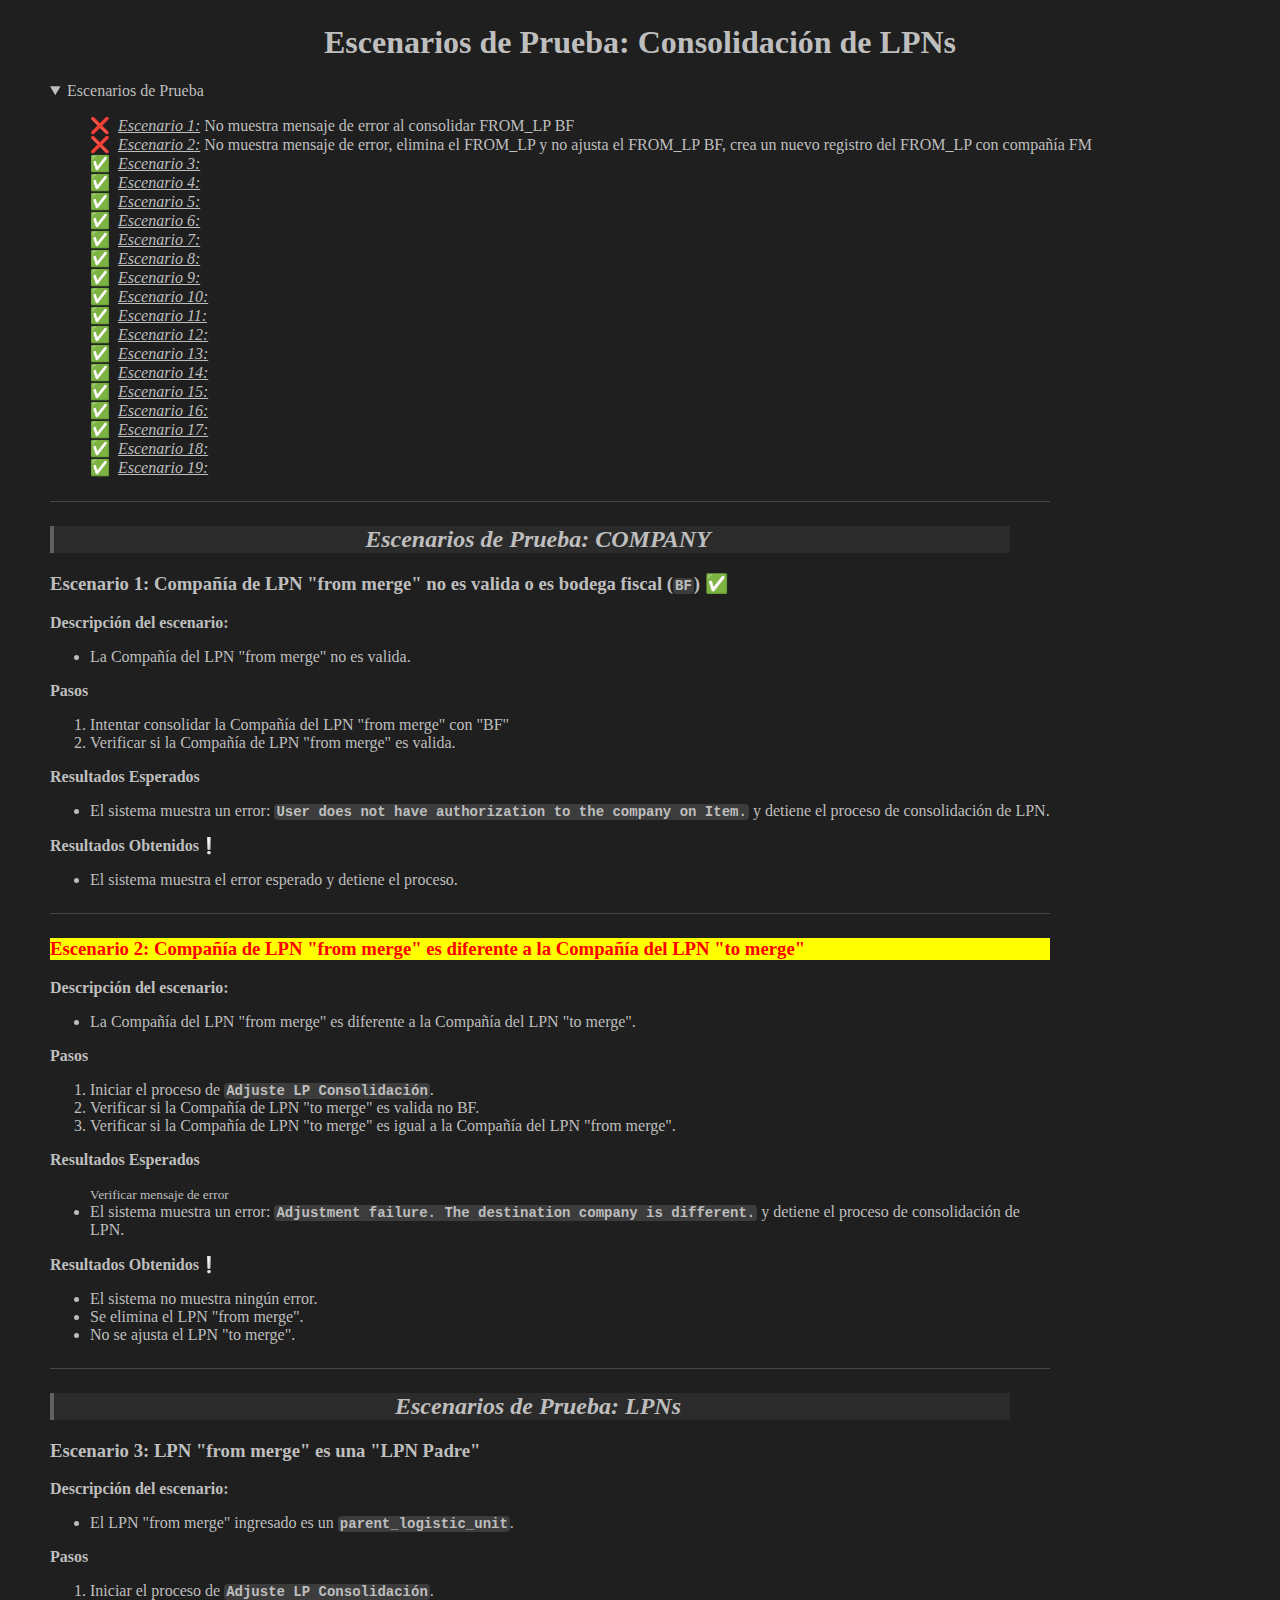
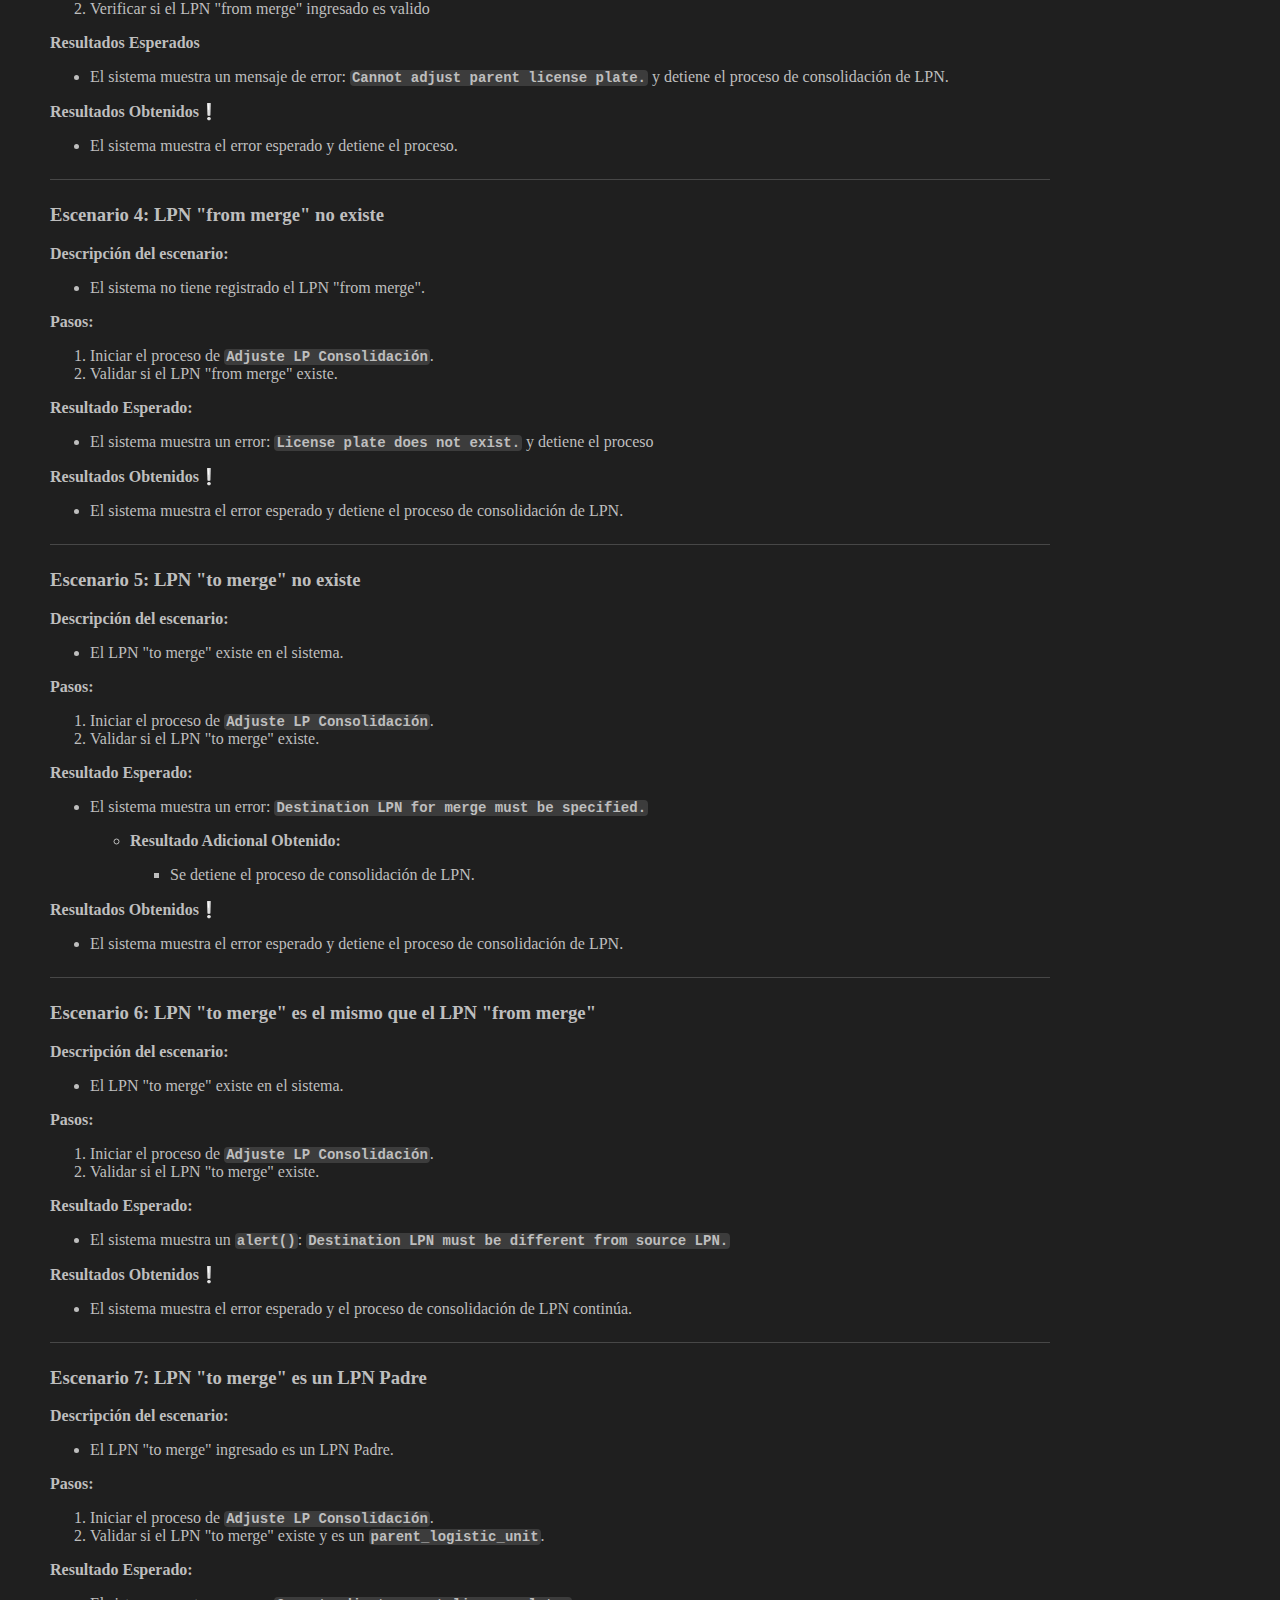
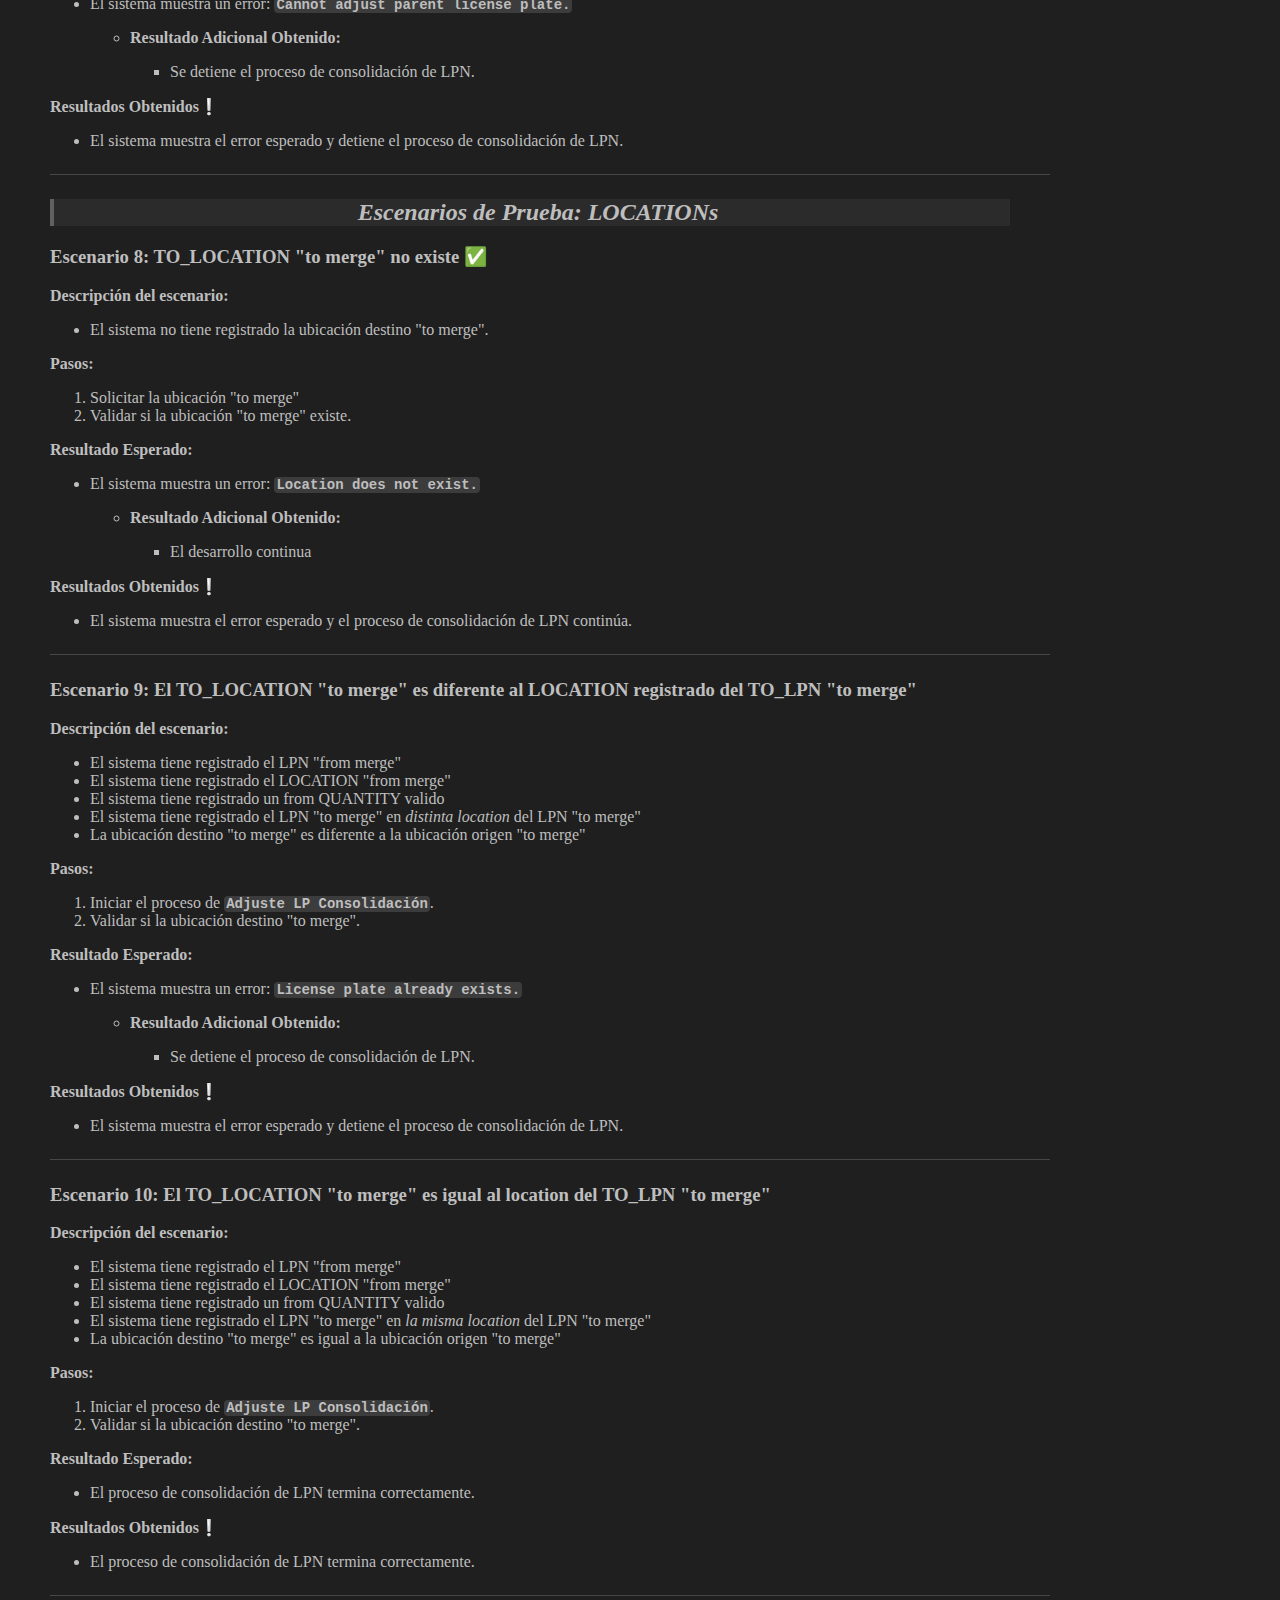
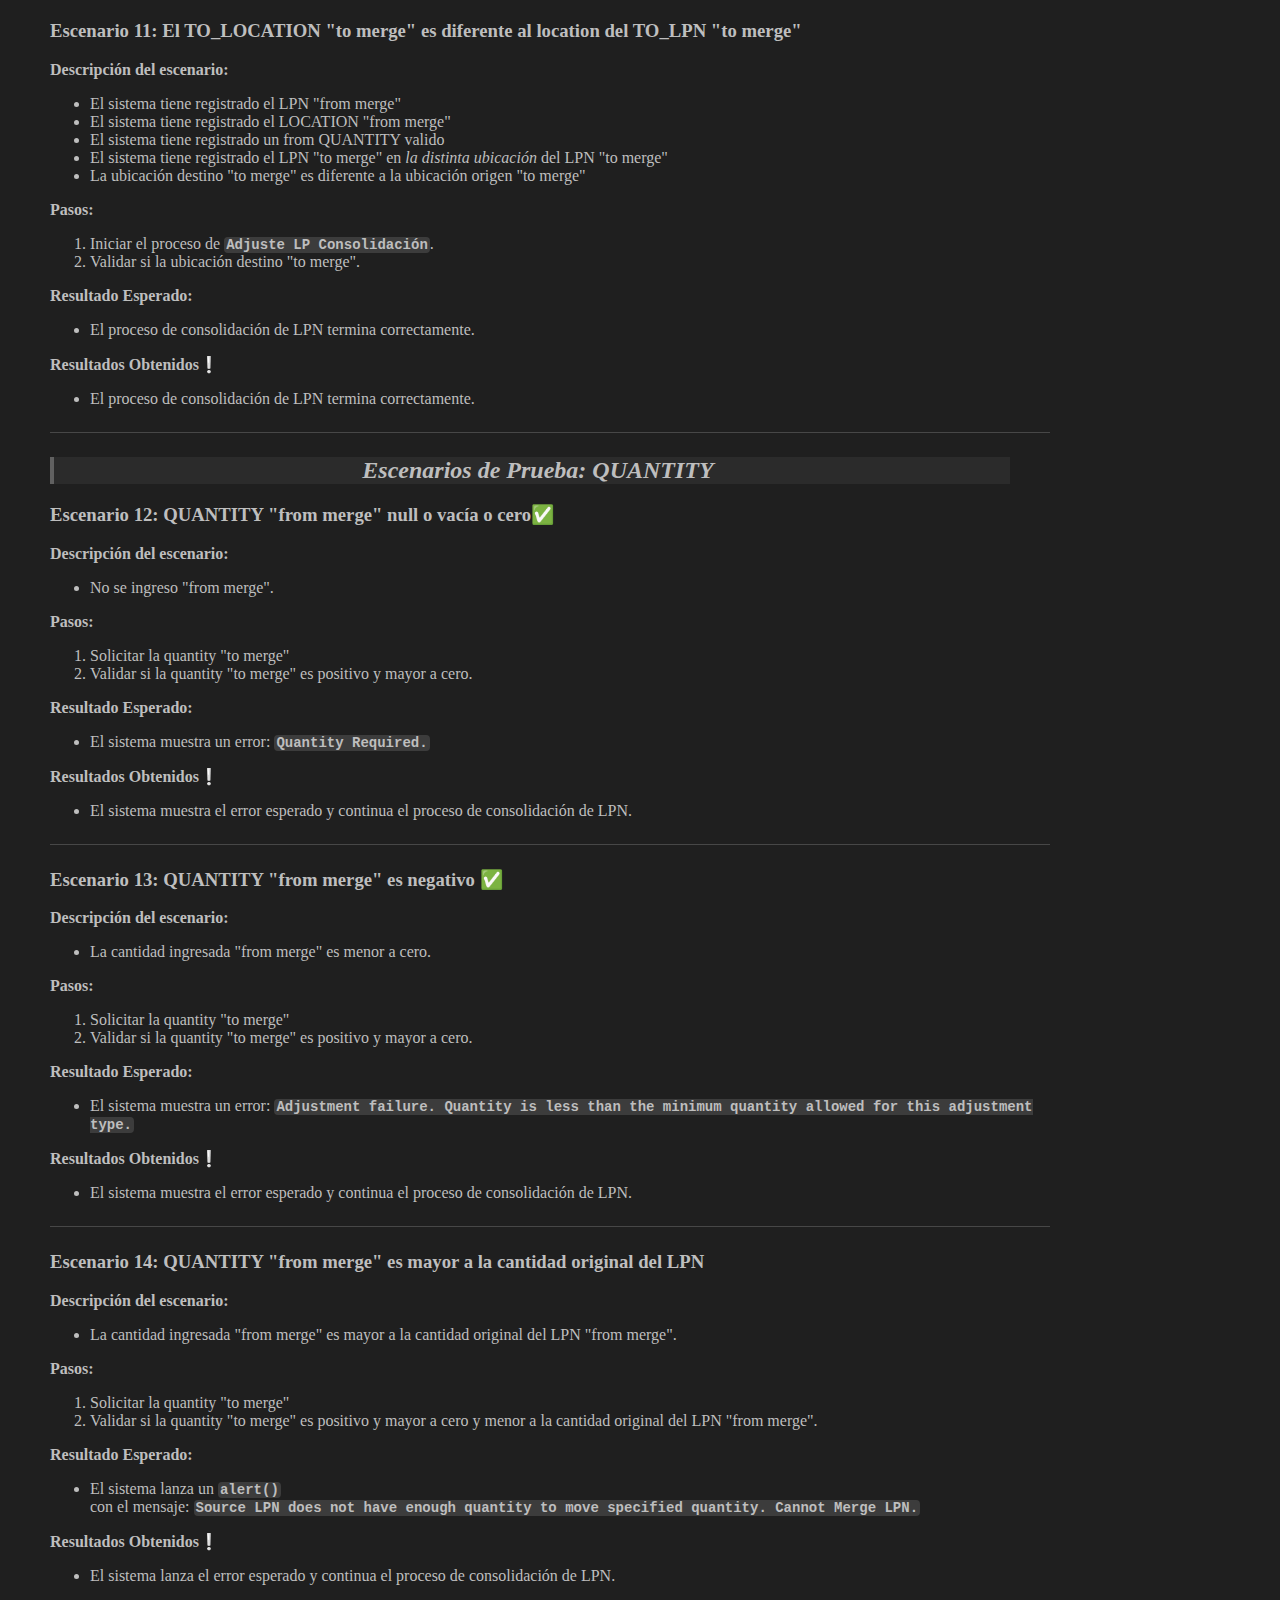
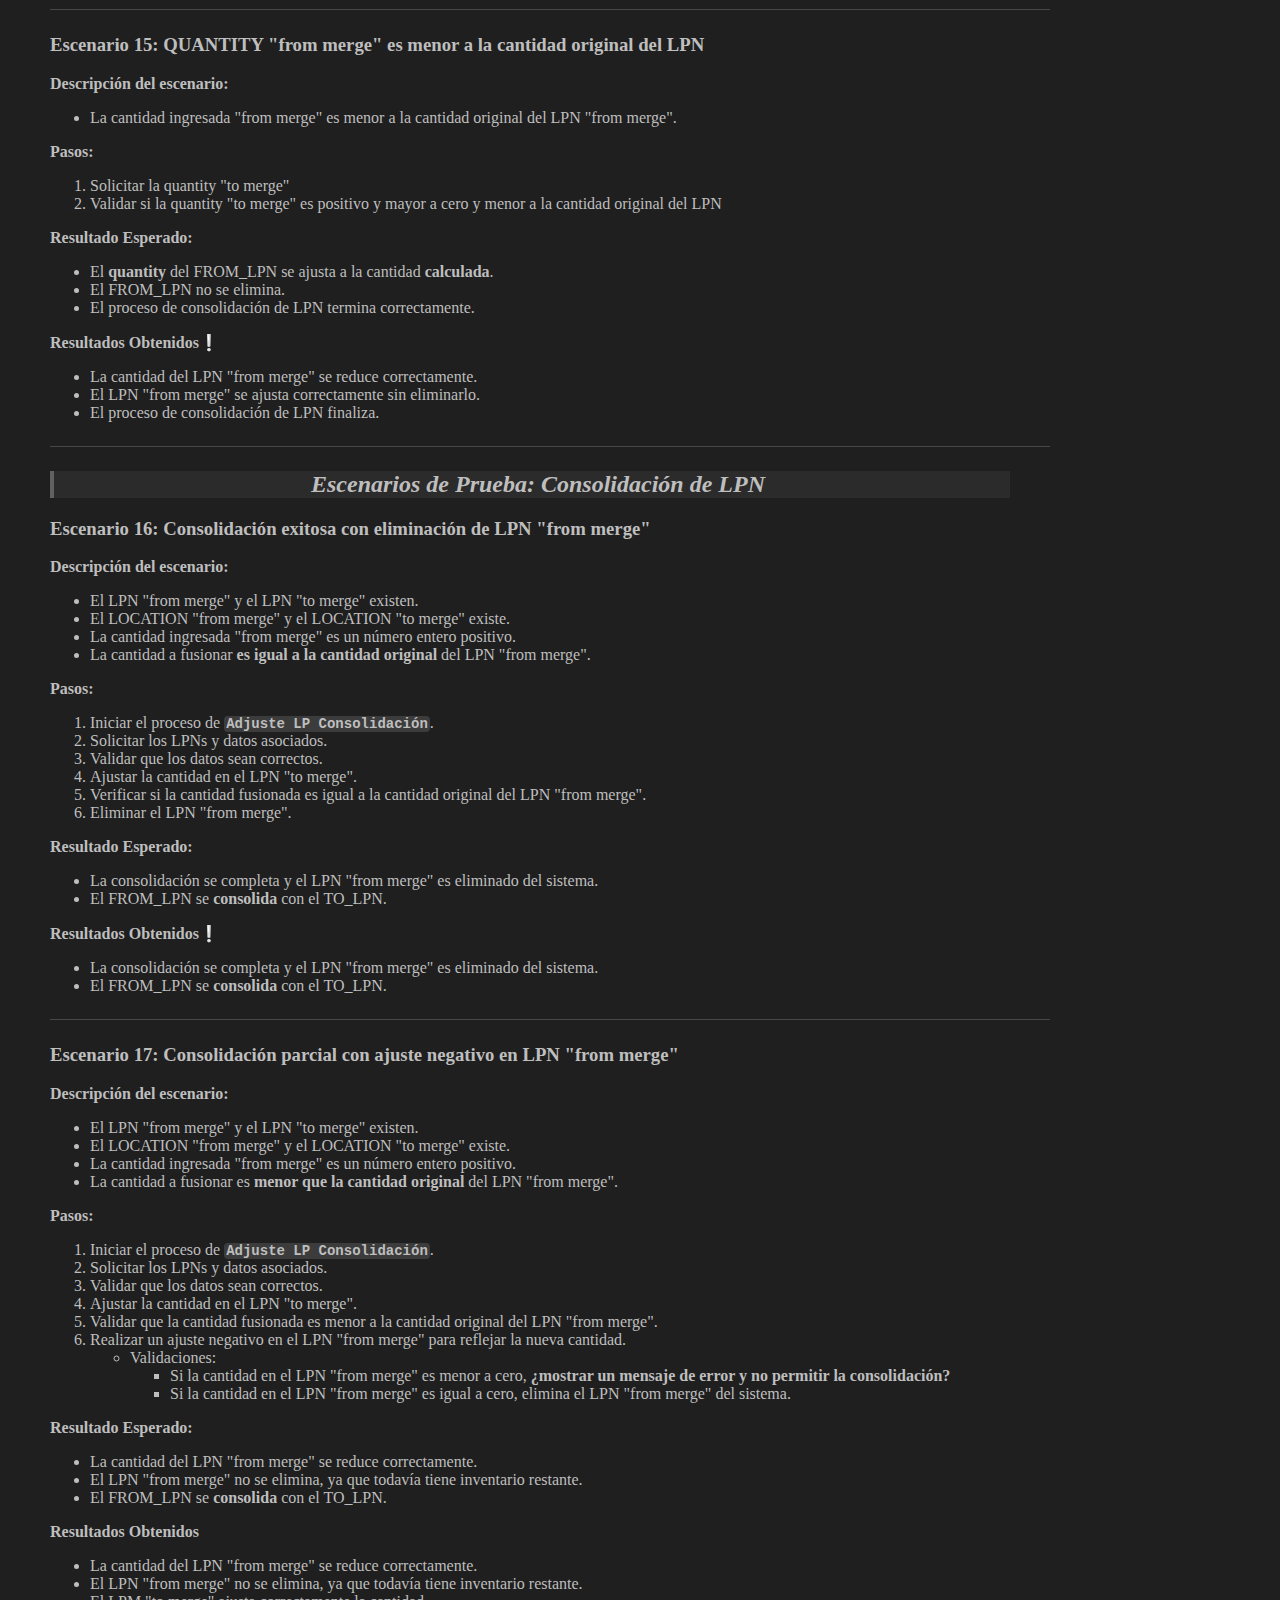
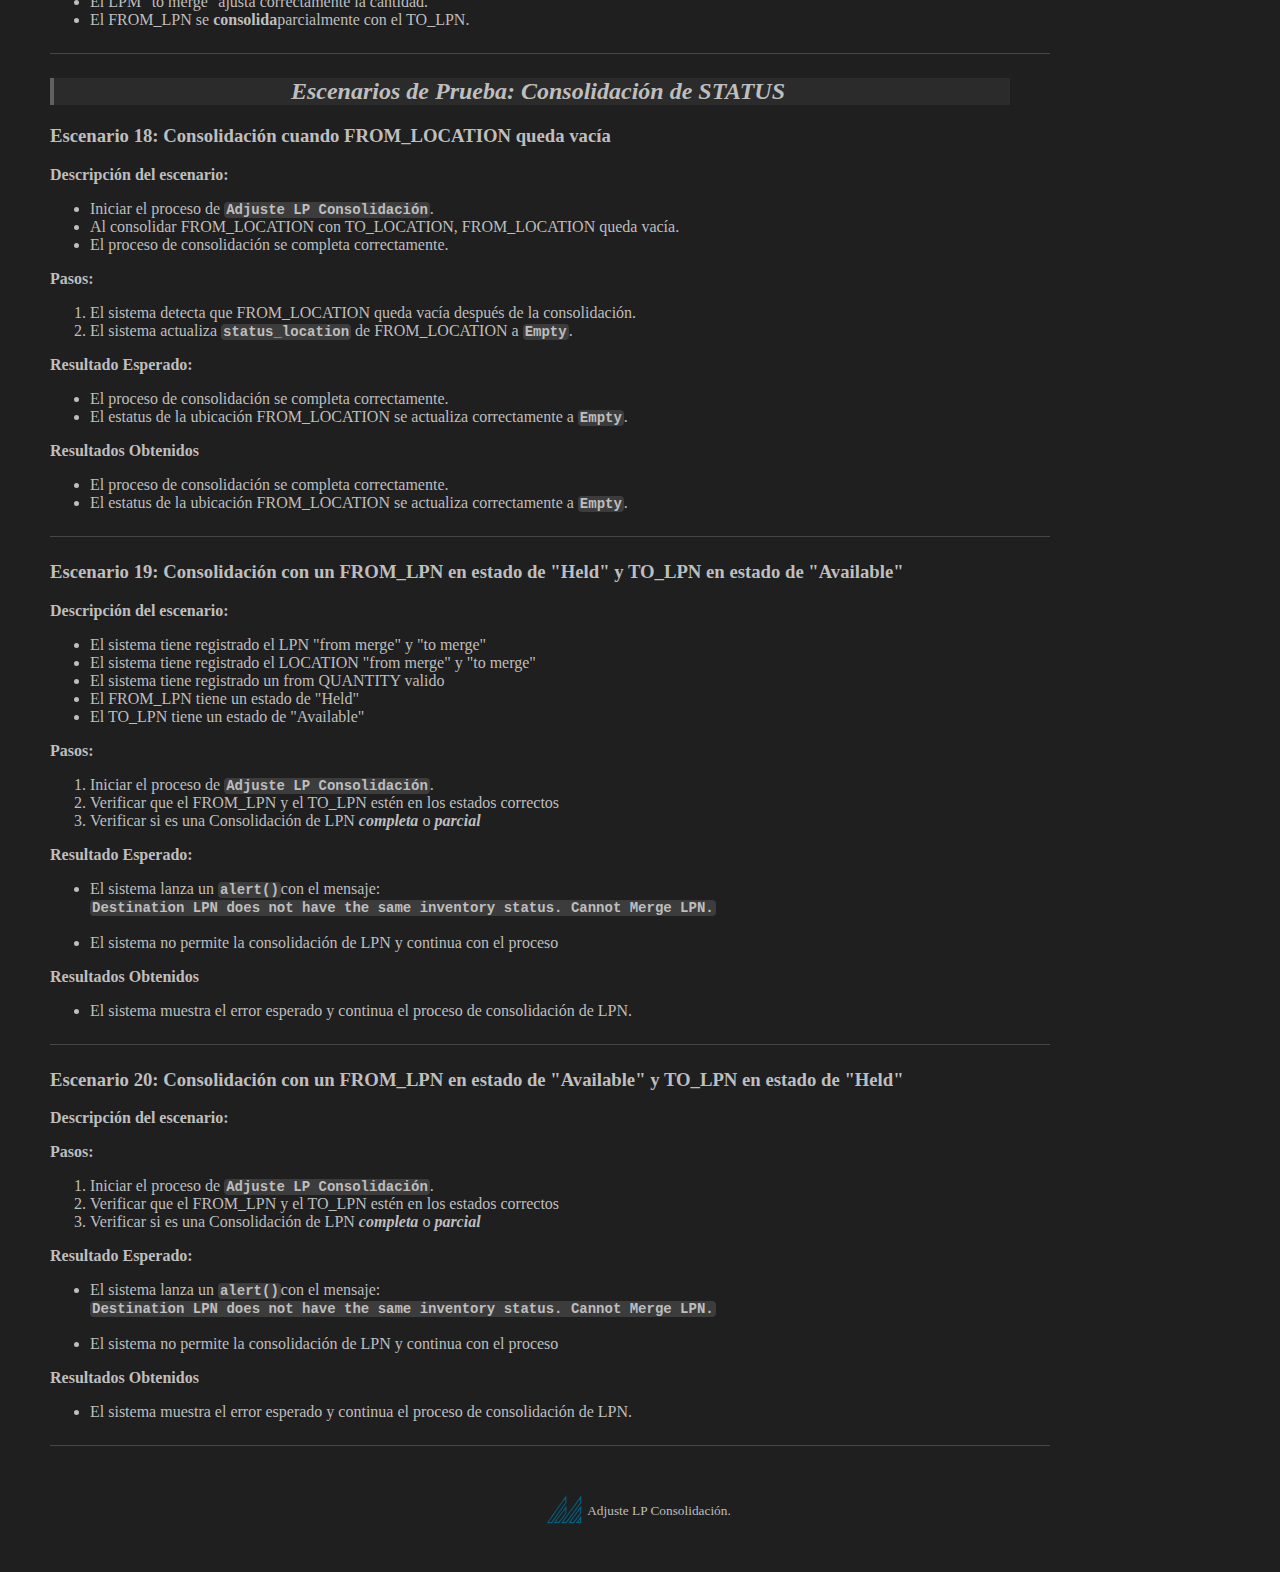
==== commit ad664d76: "update: index.html" ====
--- a/index.html
+++ b/index.html
@@ -879,7 +879,7 @@
       <p><strong>Pasos:</strong></p>
       <ol>
         <li>El sistema detecta que FROM_LOCATION queda vacía después de la consolidación.</li>
-        <li>El sistema actualiza el estatus de la ubicación FROM_LOCATION a <code>Empty</code>.</li>
+        <li>El sistema actualiza <code>status_location</code> de FROM_LOCATION a <code>Empty</code>.</li>
       </ol>
 
       <p><strong>Resultado Esperado:</strong></p>
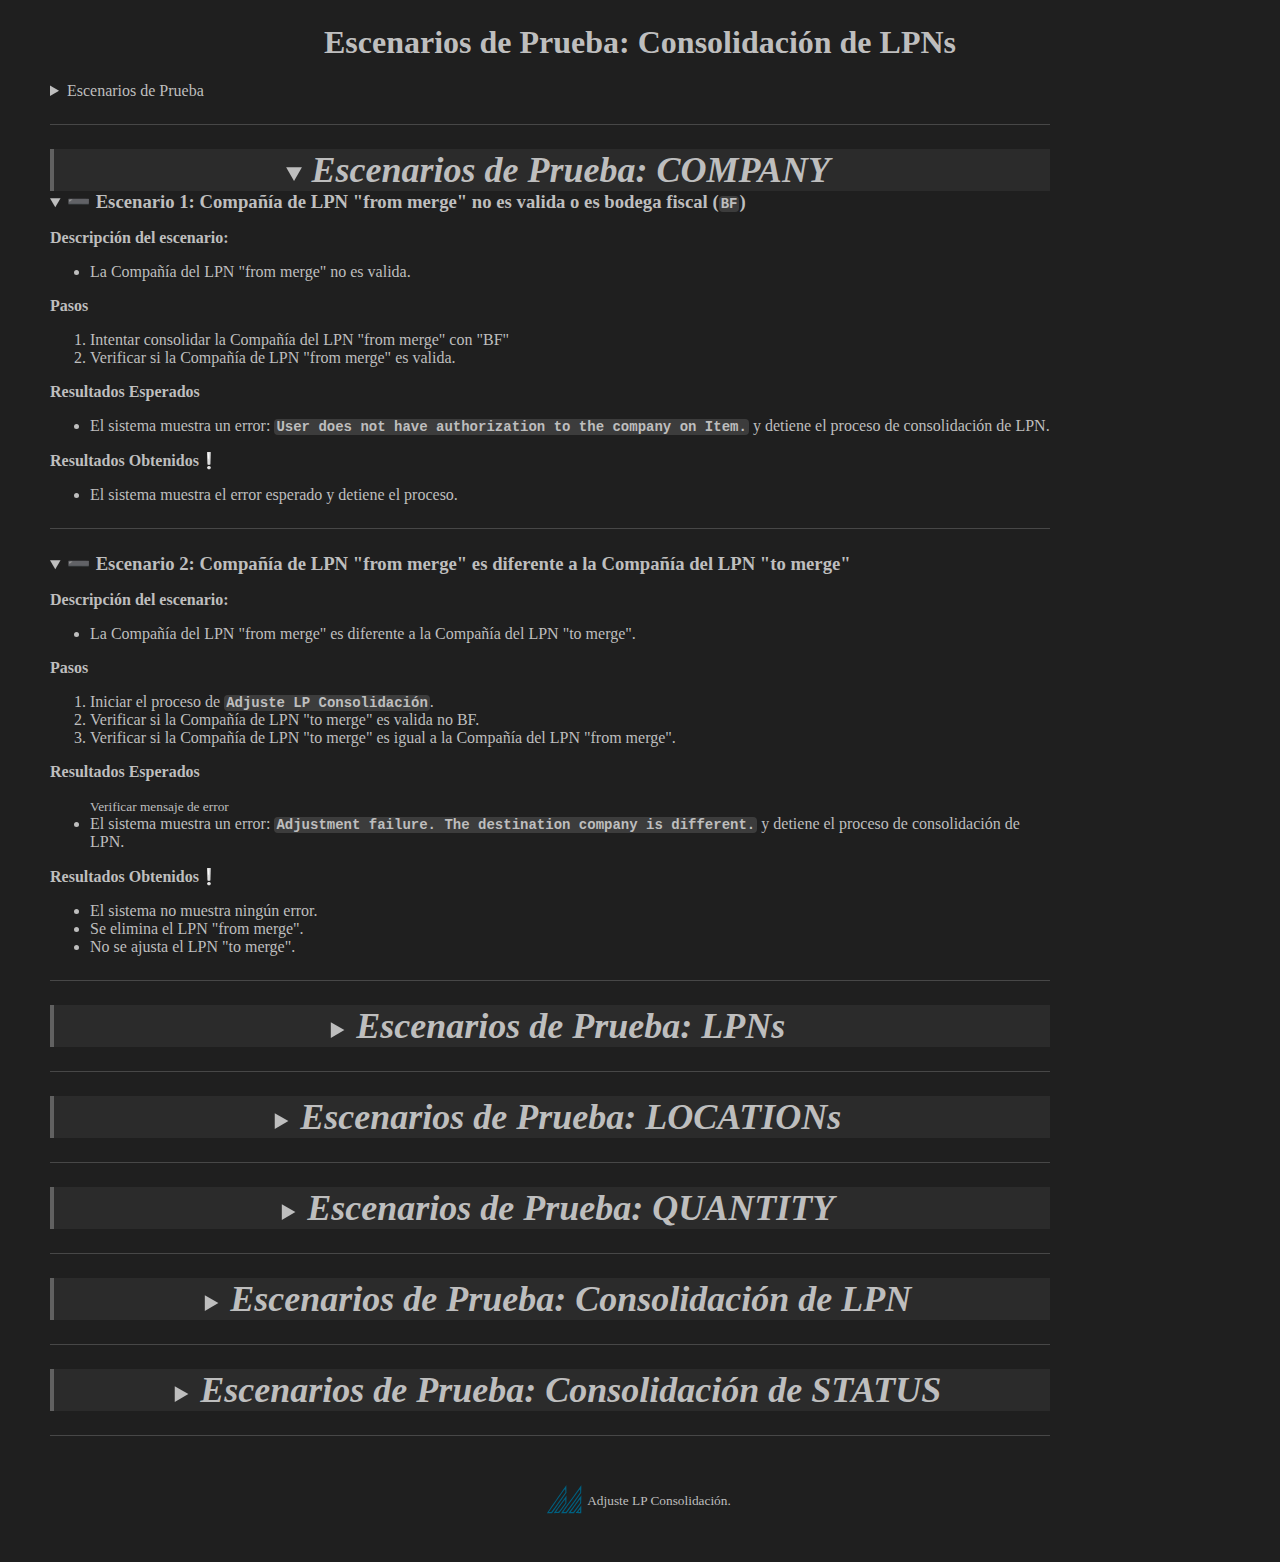
==== commit 1b48ce3d: "Refactor: se agrego etiqueta details junto con summary" ====
--- a/index.html
+++ b/index.html
@@ -18,12 +18,12 @@
     LPNs
   </h1>
 
-  <details id="escenario-prueba-indice" open>
+  <details id="escenario-prueba-indice">
     <summary>Escenarios de Prueba</summary>
     <ul>
       <li>
-        <span class="mark"></span>
-        <label>
+        <label>
+          <span class="mark"></span>
           <input type="checkbox" hidden="hidden" data-sts="error">
           <a href="#escenario1">Escenario 1:</a>
           <span class="description">No muestra mensaje de error al consolidar FROM_LP BF</span>
@@ -31,8 +31,8 @@
       </li>
 
       <li>
-        <span class="mark"></span>
-        <label>
+        <label>
+          <span class="mark"></span>
           <input type="checkbox" hidden="hidden" data-sts="error">
           <a href="#escenario2">Escenario 2:</a>
           <span class="description">No muestra mensaje de error, elimina el FROM_LP y no ajusta el FROM_LP BF, crea un
@@ -41,144 +41,144 @@
       </li>
 
       <li>
-        <span class="mark"></span>
-        <label>
+        <label>
+          <span class="mark"></span>
           <input type="checkbox" hidden="hidden" data-sts="susses">
           <a href="#escenario3">Escenario 3:</a><span class="description"></span>
         </label>
       </li>
 
       <li>
-        <span class="mark"></span>
-        <label>
+        <label>
+          <span class="mark"></span>
           <input type="checkbox" hidden="hidden" data-sts="susses">
           <a href="#escenario4">Escenario 4:</a><span class="description"></span>
         </label>
       </li>
 
       <li>
-        <span class="mark"></span>
-        <label>
+        <label>
+          <span class="mark"></span>
           <input type="checkbox" hidden="hidden" data-sts="susses">
           <a href="#escenario5">Escenario 5:</a><span class="description"></span>
         </label>
       </li>
 
       <li>
-        <span class="mark"></span>
-        <label>
+        <label>
+          <span class="mark"></span>
           <input type="checkbox" hidden="hidden" data-sts="susses">
           <a href="#escenario6">Escenario 6:</a><span class="description"></span>
         </label>
       </li>
 
       <li>
-        <span class="mark"></span>
-        <label>
+        <label>
+          <span class="mark"></span>
           <input type="checkbox" hidden="hidden" data-sts="susses">
           <a href="#escenario7">Escenario 7:</a><span class="description"></span>
         </label>
       </li>
 
       <li>
-        <span class="mark"></span>
-        <label>
+        <label>
+          <span class="mark"></span>
           <input type="checkbox" hidden="hidden" data-sts="susses">
           <a href="#escenario8">Escenario 8:</a><span class="description"></span>
         </label>
       </li>
 
       <li>
-        <span class="mark"></span>
-        <label>
+        <label>
+          <span class="mark"></span>
           <input type="checkbox" hidden="hidden" data-sts="susses">
           <a href="#escenario9">Escenario 9:</a><span class="description"></span>
         </label>
       </li>
 
       <li>
-        <span class="mark"></span>
-        <label>
+        <label>
+          <span class="mark"></span>
           <input type="checkbox" hidden="hidden" data-sts="susses">
           <a href="#escenario10">Escenario 10:</a><span class="description"></span>
         </label>
       </li>
 
       <li>
-        <span class="mark"></span>
-        <label>
+        <label>
+          <span class="mark"></span>
           <input type="checkbox" hidden="hidden" data-sts="susses">
           <a href="#escenario11">Escenario 11:</a><span class="description"></span>
         </label>
       </li>
 
       <li>
-        <span class="mark"></span>
-        <label>
+        <label>
+          <span class="mark"></span>
           <input type="checkbox" hidden="hidden" data-sts="susses">
           <a href="#escenario12">Escenario 12:</a><span class="description"></span>
         </label>
       </li>
 
       <li>
-        <span class="mark"></span>
-        <label>
+        <label>
+          <span class="mark"></span>
           <input type="checkbox" hidden="hidden" data-sts="susses">
           <a href="#escenario13">Escenario 13:</a><span class="description"></span>
         </label>
       </li>
 
       <li>
-        <span class="mark"></span>
-        <label>
+        <label>
+          <span class="mark"></span>
           <input type="checkbox" hidden="hidden" data-sts="susses">
           <a href="#escenario14">Escenario 14:</a><span class="description"></span>
         </label>
       </li>
 
       <li>
-        <span class="mark"></span>
-        <label>
+        <label>
+          <span class="mark"></span>
           <input type="checkbox" hidden="hidden" data-sts="susses">
           <a href="#escenario15">Escenario 15:</a><span class="description"></span>
         </label>
       </li>
 
       <li>
-        <span class="mark"></span>
-        <label>
+        <label>
+          <span class="mark"></span>
           <input type="checkbox" hidden="hidden" data-sts="susses">
           <a href="#escenario16">Escenario 16:</a><span class="description"></span>
         </label>
       </li>
 
       <li>
-        <span class="mark"></span>
-        <label>
+        <label>
+          <span class="mark"></span>
           <input type="checkbox" hidden="hidden" data-sts="susses">
           <a href="#escenario17">Escenario 17:</a><span class="description"></span>
         </label>
       </li>
 
       <li>
-        <span class="mark"></span>
-        <label>
+        <label>
+          <span class="mark"></span>
           <input type="checkbox" hidden="hidden" data-sts="susses">
           <a href="#escenario18">Escenario 18:</a><span class="description"></span>
         </label>
       </li>
 
       <li>
-        <span class="mark"></span>
-        <label>
+        <label>
+          <span class="mark"></span>
           <input type="checkbox" hidden="hidden" data-sts="susses">
           <a href="#escenario19">Escenario 19:</a><span class="description"></span>
         </label>
       </li>
 
       <li hidden>
-        <span class="mark"></span>
-        <label>
+        <label>
+          <span class="mark"></span>
           <input type="checkbox" hidden="hidden" data-sts="default">
           <a href="#escenario20">Escenario 20:</a><span class="description"></span>
         </label>
@@ -190,789 +190,922 @@
   <main>
     <hr class="separate" id="escenario1">
 
-    <blockquote class="quote">
-      <h2>Escenarios de Prueba: COMPANY</h2>
-    </blockquote>
-
-    <!-- Escenario 1 -->
-    <div>
-      <h3>
-        Escenario 1: Compañía de LPN &quot;from merge&quot; no es valida o es bodega fiscal (<code>BF</code>) ✅
-      </h3>
-
-      <p><strong>Descripción del escenario:</strong></p>
-      <ul>
-        <li>La Compañía del LPN &quot;from merge&quot; no es valida.</li>
-      </ul>
-
-      <p><strong>Pasos</strong></p>
-      <ol>
-        <li>Intentar consolidar la Compañía del LPN &quot;from merge&quot; con &quot;BF&quot;</li>
-        <li>Verificar si la Compañía de LPN &quot;from merge&quot; es valida.</li>
-      </ol>
-
-      <p><strong>Resultados Esperados</strong></p>
-      <ul>
-        <li>El sistema muestra un error: <code>User does not have authorization to the company on Item.</code> y detiene
-          el
-          proceso de consolidación de LPN.</li>
-      </ul>
-
-      <p><strong class="underline">Resultados Obtenidos</strong></p>
-      <ul>
-        <li>El sistema muestra el error esperado y detiene el proceso.</li>
-      </ul>
-    </div>
-    <hr class="separate" id="escenario2">
-
-    <!-- Escenario 2 -->
-    <div>
-      <h3 class="important">
-        Escenario 2: Compañía de LPN &quot;from merge&quot; es diferente a la Compañía del LPN &quot;to merge&quot;
-      </h3>
-
-      <p><strong>Descripción del escenario:</strong></p>
-      <ul>
-        <li>La Compañía del LPN &quot;from merge&quot; es diferente a la Compañía del LPN &quot;to merge&quot;.</li>
-      </ul>
-
-      <p><strong>Pasos</strong></p>
-      <ol>
-        <li>Iniciar el proceso de <code>Adjuste LP Consolidación</code>.</li>
-        <li>Verificar si la Compañía de LPN &quot;to merge&quot; es valida no BF.</li>
-        <li>Verificar si la Compañía de LPN &quot;to merge&quot; es igual a la Compañía del LPN &quot;from merge&quot;.
-        </li>
-      </ol>
-
-      <p><strong>Resultados Esperados</strong></p>
-      <ul>
-        <small>Verificar mensaje de error</small>
-        <li>El sistema muestra un error: <code>Adjustment failure. The destination company is different.</code> y
-          detiene
-          el
-          proceso de consolidación de LPN.
-        </li>
-      </ul>
-
-      <p><strong class="underline">Resultados Obtenidos</strong></p>
-      <ul>
-        <li>El sistema no muestra ningún error.</li>
-        <li>Se elimina el LPN &quot;from merge&quot;.</li>
-        <li>No se ajusta el LPN &quot;to merge&quot;.</li>
-      </ul>
-    </div>
+    <!-- Escenarios de Prueba: COMPANY -->
+    <details open>
+      <summary class="quote">
+        <h2>Escenarios de Prueba: COMPANY</h2>
+      </summary>
+
+      <!-- Escenario 1 -->
+      <details open>
+        <summary>
+          <h3>
+            <label><span class="mark"></span> <input type="checkbox" hidden></label>
+            Escenario 1: Compañía de LPN &quot;from merge&quot; no es valida o es
+            bodega fiscal (<code>BF</code>)
+          </h3>
+        </summary>
+        <div>
+          <p><strong>Descripción del escenario:</strong></p>
+          <ul>
+            <li>La Compañía del LPN &quot;from merge&quot; no es valida.</li>
+          </ul>
+
+          <p><strong>Pasos</strong></p>
+          <ol>
+            <li>Intentar consolidar la Compañía del LPN &quot;from merge&quot; con &quot;BF&quot;</li>
+            <li>Verificar si la Compañía de LPN &quot;from merge&quot; es valida.</li>
+          </ol>
+
+          <p><strong>Resultados Esperados</strong></p>
+          <ul>
+            <li>El sistema muestra un error: <code>User does not have authorization to the company on Item.</code> y
+              detiene
+              el
+              proceso de consolidación de LPN.</li>
+          </ul>
+
+          <p><strong class="underline">Resultados Obtenidos</strong></p>
+          <ul>
+            <li>El sistema muestra el error esperado y detiene el proceso.</li>
+          </ul>
+        </div>
+      </details>
+      <hr class="separate" id="escenario2">
+
+      <!-- Escenario 2 -->
+      <details open>
+        <summary>
+          <h3>
+            <label><span class="mark"></span> <input type="checkbox" hidden></label>
+            Escenario 2: Compañía de LPN &quot;from merge&quot; es diferente a la Compañía del LPN &quot;to merge&quot;
+          </h3>
+        </summary>
+
+        <div>
+          <p><strong>Descripción del escenario:</strong></p>
+          <ul>
+            <li>La Compañía del LPN &quot;from merge&quot; es diferente a la Compañía del LPN &quot;to merge&quot;.</li>
+          </ul>
+
+          <p><strong>Pasos</strong></p>
+          <ol>
+            <li>Iniciar el proceso de <code>Adjuste LP Consolidación</code>.</li>
+            <li>Verificar si la Compañía de LPN &quot;to merge&quot; es valida no BF.</li>
+            <li>Verificar si la Compañía de LPN &quot;to merge&quot; es igual a la Compañía del LPN &quot;from
+              merge&quot;.
+            </li>
+          </ol>
+
+          <p><strong>Resultados Esperados</strong></p>
+          <ul>
+            <small>Verificar mensaje de error</small>
+            <li>El sistema muestra un error: <code>Adjustment failure. The destination company is different.</code> y
+              detiene
+              el
+              proceso de consolidación de LPN.
+            </li>
+          </ul>
+
+          <p><strong class="underline">Resultados Obtenidos</strong></p>
+          <ul>
+            <li>El sistema no muestra ningún error.</li>
+            <li>Se elimina el LPN &quot;from merge&quot;.</li>
+            <li>No se ajusta el LPN &quot;to merge&quot;.</li>
+          </ul>
+        </div>
+      </details>
+
+    </details>
 
     <hr class="separate" id="escenario3">
 
-    <blockquote class="quote">
-      <h2 id="escenarios-de-prueba-lpns">Escenarios de Prueba: LPNs</h2>
-    </blockquote>
-
-    <!-- Escenario 3 -->
-    <div>
-      <h3>
-        Escenario 3: LPN &quot;from merge&quot; es una &quot;LPN Padre&quot;
-      </h3>
-
-      <p><strong>Descripción del escenario:</strong></p>
-      <ul>
-        <li>El LPN &quot;from merge&quot; ingresado es un <code>parent_logistic_unit</code>.</li>
-      </ul>
-      <p><strong>Pasos</strong></p>
-      <ol>
-        <li>Iniciar el proceso de <code>Adjuste LP Consolidación</code>.</li>
-        <li>Verificar si el LPN &quot;from merge&quot; ingresado es valido</li>
-      </ol>
-
-      <p><strong>Resultados Esperados</strong></p>
-      <ul>
-        <li>El sistema muestra un mensaje de error: <code>Cannot adjust parent license plate.</code> y detiene el
-          proceso de consolidación de LPN.
-        </li>
-      </ul>
-
-      <p><strong class="underline">Resultados Obtenidos</strong></p>
-      <ul>
-        <li>El sistema muestra el error esperado y detiene el proceso.</li>
-      </ul>
-    </div>
-
-    <hr class="separate" id="escenario4">
-
-    <!-- Escenario 4 -->
-    <div>
-      <h3>
-        Escenario 4: LPN &quot;from merge&quot; no existe
-      </h3>
-
-      <p><strong>Descripción del escenario:</strong></p>
-      <ul>
-        <li>El sistema no tiene registrado el LPN &quot;from merge&quot;.</li>
-      </ul>
-
-      <p><strong>Pasos:</strong></p>
-      <ol>
-        <li>Iniciar el proceso de <code>Adjuste LP Consolidación</code>.</li>
-        <li>Validar si el LPN &quot;from merge&quot; existe.</li>
-      </ol>
-
-      <p><strong>Resultado Esperado:</strong></p>
-      <ul>
-        <li>El sistema muestra un error: <code>License plate does not exist.</code> y detiene el proceso</li>
-      </ul>
-
-      <p><strong class="underline">Resultados Obtenidos</strong></p>
-      <ul>
-        <li>El sistema muestra el error esperado y detiene el proceso de consolidación de LPN.</li>
-      </ul>
-    </div>
-
-    <hr class="separate" id="escenario5">
-
-    <!-- Escenario 5 -->
-    <div>
-      <h3>
-        Escenario 5: LPN &quot;to merge&quot; no existe
-      </h3>
-
-      <p><strong>Descripción del escenario:</strong></p>
-      <ul>
-        <li>El LPN &quot;to merge&quot; existe en el sistema.</li>
-      </ul>
-
-      <p><strong>Pasos:</strong></p>
-      <ol>
-        <li>Iniciar el proceso de <code>Adjuste LP Consolidación</code>.</li>
-        <li>Validar si el LPN &quot;to merge&quot; existe.</li>
-      </ol>
-
-      <p><strong>Resultado Esperado:</strong></p>
-      <ul>
-        <li>
-          <p>El sistema muestra un error: <code>Destination LPN for merge must be specified.</code></p>
+    <!-- Escenarios de Prueba: LPNs -->
+    <details>
+      <summary class="quote">
+        <h2 id="escenarios-de-prueba-lpns">Escenarios de Prueba: LPNs</h2>
+      </summary>
+
+      <!-- Escenario 3 -->
+      <details open>
+        <summary>
+          <h3>
+            <label><span class="mark"></span> <input type="checkbox" hidden></label>
+            Escenario 3: LPN &quot;from merge&quot; es una &quot;LPN Padre&quot;
+          </h3>
+        </summary>
+
+        <div>
+          <p><strong>Descripción del escenario:</strong></p>
+          <ul>
+            <li>El LPN &quot;from merge&quot; ingresado es un <code>parent_logistic_unit</code>.</li>
+          </ul>
+          <p><strong>Pasos</strong></p>
+          <ol>
+            <li>Iniciar el proceso de <code>Adjuste LP Consolidación</code>.</li>
+            <li>Verificar si el LPN &quot;from merge&quot; ingresado es valido</li>
+          </ol>
+
+          <p><strong>Resultados Esperados</strong></p>
+          <ul>
+            <li>El sistema muestra un mensaje de error: <code>Cannot adjust parent license plate.</code> y detiene el
+              proceso de consolidación de LPN.
+            </li>
+          </ul>
+
+          <p><strong class="underline">Resultados Obtenidos</strong></p>
+          <ul>
+            <li>El sistema muestra el error esperado y detiene el proceso.</li>
+          </ul>
+        </div>
+      </details>
+
+      <hr class="separate" id="escenario4">
+
+      <!-- Escenario 4 -->
+      <details open>
+        <summary>
+          <h3>
+            <label><span class="mark"></span> <input type="checkbox" hidden></label>
+            Escenario 4: LPN &quot;from merge&quot; no existe
+          </h3>
+        </summary>
+
+        <div>
+          <p><strong>Descripción del escenario:</strong></p>
+          <ul>
+            <li>El sistema no tiene registrado el LPN &quot;from merge&quot;.</li>
+          </ul>
+
+          <p><strong>Pasos:</strong></p>
+          <ol>
+            <li>Iniciar el proceso de <code>Adjuste LP Consolidación</code>.</li>
+            <li>Validar si el LPN &quot;from merge&quot; existe.</li>
+          </ol>
+
+          <p><strong>Resultado Esperado:</strong></p>
+          <ul>
+            <li>El sistema muestra un error: <code>License plate does not exist.</code> y detiene el proceso</li>
+          </ul>
+
+          <p><strong class="underline">Resultados Obtenidos</strong></p>
+          <ul>
+            <li>El sistema muestra el error esperado y detiene el proceso de consolidación de LPN.</li>
+          </ul>
+        </div>
+      </details>
+
+      <hr class="separate" id="escenario5">
+
+      <!-- Escenario 5 -->
+      <details open>
+        <summary>
+          <h3>
+            <label><span class="mark"></span> <input type="checkbox" hidden></label>
+            Escenario 5: LPN &quot;to merge&quot; no existe
+          </h3>
+        </summary>
+
+        <div>
+          <p><strong>Descripción del escenario:</strong></p>
+          <ul>
+            <li>El LPN &quot;to merge&quot; existe en el sistema.</li>
+          </ul>
+
+          <p><strong>Pasos:</strong></p>
+          <ol>
+            <li>Iniciar el proceso de <code>Adjuste LP Consolidación</code>.</li>
+            <li>Validar si el LPN &quot;to merge&quot; existe.</li>
+          </ol>
+
+          <p><strong>Resultado Esperado:</strong></p>
           <ul>
             <li>
-              <p><strong>Resultado Adicional Obtenido:</strong></p>
+              <p>El sistema muestra un error: <code>Destination LPN for merge must be specified.</code></p>
               <ul>
-                <li>Se detiene el proceso de consolidación de LPN.</li>
+                <li>
+                  <p><strong>Resultado Adicional Obtenido:</strong></p>
+                  <ul>
+                    <li>Se detiene el proceso de consolidación de LPN.</li>
+                  </ul>
+                </li>
               </ul>
             </li>
           </ul>
-        </li>
-      </ul>
-
-      <p><strong class="underline">Resultados Obtenidos</strong></p>
-      <ul>
-        <li>El sistema muestra el error esperado y detiene el proceso de consolidación de LPN.</li>
-      </ul>
-    </div>
-
-    <hr class="separate" id="escenario6">
-
-    <!-- Escenario 6 -->
-    <div>
-      <h3>
-        Escenario 6: LPN &quot;to merge&quot; es el mismo que el LPN &quot;from merge&quot;
-      </h3>
-
-      <p><strong>Descripción del escenario:</strong></p>
-      <ul>
-        <li>El LPN &quot;to merge&quot; existe en el sistema.</li>
-      </ul>
-
-      <p><strong>Pasos:</strong></p>
-      <ol>
-        <li>Iniciar el proceso de <code>Adjuste LP Consolidación</code>.</li>
-        <li>Validar si el LPN &quot;to merge&quot; existe.</li>
-      </ol>
-
-      <p><strong>Resultado Esperado:</strong></p>
-      <ul>
-        <li>El sistema muestra un <code>alert()</code>: <code>Destination LPN must be different from source LPN.</code>
-        </li>
-      </ul>
-
-      <p><strong class="underline">Resultados Obtenidos</strong></p>
-      <ul>
-        <li>El sistema muestra el error esperado y el proceso de consolidación de LPN continúa.</li>
-      </ul>
-    </div>
-
-    <hr class="separate" id="escenario7">
-
-    <!-- Escenario 7 -->
-    <div>
-      <h3>
-        Escenario 7: LPN &quot;to merge&quot; es un LPN Padre
-      </h3>
-
-      <p><strong>Descripción del escenario:</strong></p>
-      <ul>
-        <li>El LPN &quot;to merge&quot; ingresado es un LPN Padre.</li>
-      </ul>
-
-      <p><strong>Pasos:</strong></p>
-      <ol>
-        <li>Iniciar el proceso de <code>Adjuste LP Consolidación</code>.</li>
-        <li>Validar si el LPN &quot;to merge&quot; existe y es un <code>parent_logistic_unit</code>.</li>
-      </ol>
-
-      <p><strong>Resultado Esperado:</strong></p>
-      <ul>
-        <li>
-          <p>El sistema muestra un error: <code>Cannot adjust parent license plate.</code></p>
+
+          <p><strong class="underline">Resultados Obtenidos</strong></p>
+          <ul>
+            <li>El sistema muestra el error esperado y detiene el proceso de consolidación de LPN.</li>
+          </ul>
+        </div>
+      </details>
+
+      <hr class="separate" id="escenario6">
+
+      <!-- Escenario 6 -->
+      <details open>
+        <summary>
+          <h3>
+            <label><span class="mark"></span> <input type="checkbox" hidden></label>
+            Escenario 6: LPN &quot;to merge&quot; es el mismo que el LPN &quot;from merge&quot;
+          </h3>
+        </summary>
+
+        <div>
+          <p><strong>Descripción del escenario:</strong></p>
+          <ul>
+            <li>El LPN &quot;to merge&quot; existe en el sistema.</li>
+          </ul>
+
+          <p><strong>Pasos:</strong></p>
+          <ol>
+            <li>Iniciar el proceso de <code>Adjuste LP Consolidación</code>.</li>
+            <li>Validar si el LPN &quot;to merge&quot; existe.</li>
+          </ol>
+
+          <p><strong>Resultado Esperado:</strong></p>
+          <ul>
+            <li>El sistema muestra un <code>alert()</code>:
+              <code>Destination LPN must be different from source LPN.</code>
+            </li>
+          </ul>
+
+          <p><strong class="underline">Resultados Obtenidos</strong></p>
+          <ul>
+            <li>El sistema muestra el error esperado y el proceso de consolidación de LPN continúa.</li>
+          </ul>
+        </div>
+      </details>
+
+      <hr class="separate" id="escenario7">
+
+      <!-- Escenario 7 -->
+      <details open>
+        <summary>
+          <h3>
+            <label><span class="mark"></span> <input type="checkbox" hidden></label>
+            Escenario 7: LPN &quot;to merge&quot; es un LPN Padre
+          </h3>
+        </summary>
+
+
+        <div>
+          <p><strong>Descripción del escenario:</strong></p>
+          <ul>
+            <li>El LPN &quot;to merge&quot; ingresado es un LPN Padre.</li>
+          </ul>
+
+          <p><strong>Pasos:</strong></p>
+          <ol>
+            <li>Iniciar el proceso de <code>Adjuste LP Consolidación</code>.</li>
+            <li>Validar si el LPN &quot;to merge&quot; existe y es un <code>parent_logistic_unit</code>.</li>
+          </ol>
+
+          <p><strong>Resultado Esperado:</strong></p>
           <ul>
             <li>
-              <p><strong>Resultado Adicional Obtenido:</strong></p>
+              <p>El sistema muestra un error: <code>Cannot adjust parent license plate.</code></p>
               <ul>
-                <li>Se detiene el proceso de consolidación de LPN.</li>
+                <li>
+                  <p><strong>Resultado Adicional Obtenido:</strong></p>
+                  <ul>
+                    <li>Se detiene el proceso de consolidación de LPN.</li>
+                  </ul>
+                </li>
               </ul>
             </li>
           </ul>
-        </li>
-      </ul>
-
-      <p><strong class="underline">Resultados Obtenidos</strong></p>
-      <ul>
-        <li>El sistema muestra el error esperado y detiene el proceso de consolidación de LPN.</li>
-      </ul>
-    </div>
+
+          <p><strong class="underline">Resultados Obtenidos</strong></p>
+          <ul>
+            <li>El sistema muestra el error esperado y detiene el proceso de consolidación de LPN.</li>
+          </ul>
+        </div>
+      </details>
+    </details>
 
     <hr class="separate" id="escenario8">
 
-    <blockquote class="quote">
-      <h2>Escenarios de Prueba: LOCATIONs</h2>
-    </blockquote>
-
-    <!-- Escenario 8 -->
-    <div>
-      <h3>
-        Escenario 8: TO_LOCATION &quot;to merge&quot; no existe ✅
-      </h3>
-
-      <p><strong>Descripción del escenario:</strong></p>
-      <ul>
-        <li>El sistema no tiene registrado la ubicación destino &quot;to merge&quot;.</li>
-      </ul>
-
-      <p><strong>Pasos:</strong></p>
-      <ol>
-        <li>Solicitar la ubicación &quot;to merge&quot;</li>
-        <li>Validar si la ubicación &quot;to merge&quot; existe.</li>
-      </ol>
-
-      <p><strong>Resultado Esperado:</strong></p>
-      <ul>
-        <li>
-          <p>El sistema muestra un error: <code>Location does not exist.</code></p>
+    <!-- Escenarios de Prueba: LOCATIONs -->
+    <details>
+      <summary class="quote">
+        <h2>Escenarios de Prueba: LOCATIONs</h2>
+      </summary>
+
+      <!-- Escenario 8 -->
+      <details open>
+        <summary>
+          <h3>
+            <label><span class="mark"></span> <input type="checkbox" hidden></label>
+            Escenario 8: TO_LOCATION &quot;to merge&quot; no existe ✅
+          </h3>
+        </summary>
+
+        <div>
+          <p><strong>Descripción del escenario:</strong></p>
+          <ul>
+            <li>El sistema no tiene registrado la ubicación destino &quot;to merge&quot;.</li>
+          </ul>
+
+          <p><strong>Pasos:</strong></p>
+          <ol>
+            <li>Solicitar la ubicación &quot;to merge&quot;</li>
+            <li>Validar si la ubicación &quot;to merge&quot; existe.</li>
+          </ol>
+
+          <p><strong>Resultado Esperado:</strong></p>
           <ul>
             <li>
-              <p><strong>Resultado Adicional Obtenido:</strong></p>
+              <p>El sistema muestra un error: <code>Location does not exist.</code></p>
               <ul>
-                <li>El desarrollo continua</li>
+                <li>
+                  <p><strong>Resultado Adicional Obtenido:</strong></p>
+                  <ul>
+                    <li>El desarrollo continua</li>
+                  </ul>
+                </li>
               </ul>
             </li>
           </ul>
-        </li>
-      </ul>
-
-      <p><strong class="underline">Resultados Obtenidos</strong></p>
-      <ul>
-        <li>El sistema muestra el error esperado y el proceso de consolidación de LPN continúa.</li>
-      </ul>
-
-    </div>
-
-    <hr class="separate" id="escenario9">
-
-    <!-- Escenario 9 -->
-    <div>
-      <h3>
-        Escenario 9: El TO_LOCATION &quot;to merge&quot; es diferente al LOCATION registrado del TO_LPN &quot;to
-        merge&quot;
-      </h3>
-
-      <p><strong>Descripción del escenario:</strong></p>
-      <ul>
-        <li>El sistema tiene registrado el LPN &quot;from merge&quot;</li>
-        <li>El sistema tiene registrado el LOCATION &quot;from merge&quot;</li>
-        <li>El sistema tiene registrado un from QUANTITY valido</li>
-        <li>El sistema tiene registrado el LPN &quot;to merge&quot; en <em>distinta location</em> del LPN &quot;to
-          merge&quot;
-        </li>
-        <li>La ubicación destino &quot;to merge&quot; es diferente a la ubicación origen &quot;to merge&quot;</li>
-      </ul>
-
-      <p><strong>Pasos:</strong></p>
-      <ol>
-        <li>Iniciar el proceso de <code>Adjuste LP Consolidación</code>.</li>
-        <li>Validar si la ubicación destino &quot;to merge&quot;.</li>
-      </ol>
-
-      <p><strong>Resultado Esperado:</strong></p>
-      <ul>
-        <li>
-          <p>El sistema muestra un error: <code>License plate already exists.</code></p>
+
+          <p><strong class="underline">Resultados Obtenidos</strong></p>
+          <ul>
+            <li>El sistema muestra el error esperado y el proceso de consolidación de LPN continúa.</li>
+          </ul>
+
+        </div>
+      </details>
+
+      <hr class="separate" id="escenario9">
+
+      <!-- Escenario 9 -->
+      <details open>
+        <summary>
+          <h3>
+            <label><span class="mark"></span> <input type="checkbox" hidden></label>
+            Escenario 9: El TO_LOCATION &quot;to merge&quot; es diferente al LOCATION registrado del TO_LPN &quot;to
+            merge&quot;
+          </h3>
+        </summary>
+
+        <div>
+          <p><strong>Descripción del escenario:</strong></p>
+          <ul>
+            <li>El sistema tiene registrado el LPN &quot;from merge&quot;</li>
+            <li>El sistema tiene registrado el LOCATION &quot;from merge&quot;</li>
+            <li>El sistema tiene registrado un from QUANTITY valido</li>
+            <li>El sistema tiene registrado el LPN &quot;to merge&quot; en <em>distinta location</em> del LPN &quot;to
+              merge&quot;
+            </li>
+            <li>La ubicación destino &quot;to merge&quot; es diferente a la ubicación origen &quot;to merge&quot;</li>
+          </ul>
+
+          <p><strong>Pasos:</strong></p>
+          <ol>
+            <li>Iniciar el proceso de <code>Adjuste LP Consolidación</code>.</li>
+            <li>Validar si la ubicación destino &quot;to merge&quot;.</li>
+          </ol>
+
+          <p><strong>Resultado Esperado:</strong></p>
           <ul>
             <li>
-              <p><strong>Resultado Adicional Obtenido:</strong></p>
+              <p>El sistema muestra un error: <code>License plate already exists.</code></p>
               <ul>
-                <li>Se detiene el proceso de consolidación de LPN.</li>
+                <li>
+                  <p><strong>Resultado Adicional Obtenido:</strong></p>
+                  <ul>
+                    <li>Se detiene el proceso de consolidación de LPN.</li>
+                  </ul>
+                </li>
               </ul>
             </li>
           </ul>
-        </li>
-      </ul>
-
-      <p><strong class="underline">Resultados Obtenidos</strong></p>
-      <ul>
-        <li>El sistema muestra el error esperado y detiene el proceso de consolidación de LPN.</li>
-      </ul>
-    </div>
-
-    <hr class="separate" id="escenario10">
-
-    <!-- Escenario 10 -->
-    <div>
-      <h3>
-        Escenario 10: El TO_LOCATION &quot;to merge&quot; es igual al location del TO_LPN &quot;to merge&quot;
-      </h3>
-
-      <p><strong>Descripción del escenario:</strong></p>
-      <ul>
-        <li>El sistema tiene registrado el LPN &quot;from merge&quot;</li>
-        <li>El sistema tiene registrado el LOCATION &quot;from merge&quot;</li>
-        <li>El sistema tiene registrado un from QUANTITY valido</li>
-        <li>El sistema tiene registrado el LPN &quot;to merge&quot; en <em>la misma location</em> del LPN &quot;to
-          merge&quot;
-        </li>
-        <li>La ubicación destino &quot;to merge&quot; es igual a la ubicación origen &quot;to merge&quot;</li>
-      </ul>
-
-      <p><strong>Pasos:</strong></p>
-      <ol>
-        <li>Iniciar el proceso de <code>Adjuste LP Consolidación</code>.</li>
-        <li>Validar si la ubicación destino &quot;to merge&quot;.</li>
-      </ol>
-
-      <p><strong>Resultado Esperado:</strong></p>
-      <ul>
-        <li>
-          <p>El proceso de consolidación de LPN termina correctamente.</p>
-        </li>
-      </ul>
-
-      <p><strong class="underline">Resultados Obtenidos</strong></p>
-      <ul>
-        <li>
-          <p>El proceso de consolidación de LPN termina correctamente.</p>
-        </li>
-      </ul>
-    </div>
-
-    <hr class="separate" id="escenario11">
-
-    <!-- Escenario 11 -->
-    <div>
-      <h3>
-        Escenario 11: El TO_LOCATION &quot;to merge&quot; es diferente al location del TO_LPN &quot;to merge&quot;
-      </h3>
-
-      <p><strong>Descripción del escenario:</strong></p>
-      <ul>
-        <li>El sistema tiene registrado el LPN &quot;from merge&quot;</li>
-        <li>El sistema tiene registrado el LOCATION &quot;from merge&quot;</li>
-        <li>El sistema tiene registrado un from QUANTITY valido</li>
-        <li>El sistema tiene registrado el LPN &quot;to merge&quot; en <em>la distinta ubicación</em> del LPN &quot;to
-          merge&quot;
-        </li>
-        <li>La ubicación destino &quot;to merge&quot; es diferente a la ubicación origen &quot;to merge&quot;</li>
-      </ul>
-
-      <p><strong>Pasos:</strong></p>
-      <ol>
-        <li>Iniciar el proceso de <code>Adjuste LP Consolidación</code>.</li>
-        <li>Validar si la ubicación destino &quot;to merge&quot;.</li>
-      </ol>
-
-      <p><strong>Resultado Esperado:</strong></p>
-      <ul>
-        <li>
-          <p>El proceso de consolidación de LPN termina correctamente.</p>
-        </li>
-      </ul>
-
-      <p><strong class="underline">Resultados Obtenidos</strong></p>
-      <ul>
-        <li>
-          <p>El proceso de consolidación de LPN termina correctamente.</p>
-        </li>
-      </ul>
-    </div>
+
+          <p><strong class="underline">Resultados Obtenidos</strong></p>
+          <ul>
+            <li>El sistema muestra el error esperado y detiene el proceso de consolidación de LPN.</li>
+          </ul>
+        </div>
+      </details>
+
+      <hr class="separate" id="escenario10">
+
+      <!-- Escenario 10 -->
+      <details open>
+        <summary>
+          <h3>
+            <label><span class="mark"></span> <input type="checkbox" hidden></label>
+            Escenario 10: El TO_LOCATION &quot;to merge&quot; es igual al location del TO_LPN &quot;to merge&quot;
+          </h3>
+        </summary>
+
+        <div>
+          <p><strong>Descripción del escenario:</strong></p>
+          <ul>
+            <li>El sistema tiene registrado el LPN &quot;from merge&quot;</li>
+            <li>El sistema tiene registrado el LOCATION &quot;from merge&quot;</li>
+            <li>El sistema tiene registrado un from QUANTITY valido</li>
+            <li>El sistema tiene registrado el LPN &quot;to merge&quot; en <em>la misma location</em> del LPN &quot;to
+              merge&quot;
+            </li>
+            <li>La ubicación destino &quot;to merge&quot; es igual a la ubicación origen &quot;to merge&quot;</li>
+          </ul>
+
+          <p><strong>Pasos:</strong></p>
+          <ol>
+            <li>Iniciar el proceso de <code>Adjuste LP Consolidación</code>.</li>
+            <li>Validar si la ubicación destino &quot;to merge&quot;.</li>
+          </ol>
+
+          <p><strong>Resultado Esperado:</strong></p>
+          <ul>
+            <li>
+              <p>El proceso de consolidación de LPN termina correctamente.</p>
+            </li>
+          </ul>
+
+          <p><strong class="underline">Resultados Obtenidos</strong></p>
+          <ul>
+            <li>
+              <p>El proceso de consolidación de LPN termina correctamente.</p>
+            </li>
+          </ul>
+        </div>
+      </details>
+
+      <hr class="separate" id="escenario11">
+
+      <!-- Escenario 11 -->
+      <details open>
+        <summary>
+          <h3>
+            <label><span class="mark"></span> <input type="checkbox" hidden></label>
+            Escenario 11: El TO_LOCATION &quot;to merge&quot; es diferente al location del TO_LPN &quot;to merge&quot;
+          </h3>
+        </summary>
+
+        <div>
+          <p><strong>Descripción del escenario:</strong></p>
+          <ul>
+            <li>El sistema tiene registrado el LPN &quot;from merge&quot;</li>
+            <li>El sistema tiene registrado el LOCATION &quot;from merge&quot;</li>
+            <li>El sistema tiene registrado un from QUANTITY valido</li>
+            <li>El sistema tiene registrado el LPN &quot;to merge&quot; en <em>la distinta ubicación</em> del LPN
+              &quot;to
+              merge&quot;
+            </li>
+            <li>La ubicación destino &quot;to merge&quot; es diferente a la ubicación origen &quot;to merge&quot;</li>
+          </ul>
+
+          <p><strong>Pasos:</strong></p>
+          <ol>
+            <li>Iniciar el proceso de <code>Adjuste LP Consolidación</code>.</li>
+            <li>Validar si la ubicación destino &quot;to merge&quot;.</li>
+          </ol>
+
+          <p><strong>Resultado Esperado:</strong></p>
+          <ul>
+            <li>
+              <p>El proceso de consolidación de LPN termina correctamente.</p>
+            </li>
+          </ul>
+
+          <p><strong class="underline">Resultados Obtenidos</strong></p>
+          <ul>
+            <li>
+              <p>El proceso de consolidación de LPN termina correctamente.</p>
+            </li>
+          </ul>
+        </div>
+      </details>
+    </details>
 
     <hr class="separate" id="escenario12">
 
-    <blockquote class="quote">
-      <h2>Escenarios de Prueba: QUANTITY</h2>
-    </blockquote>
-
-    <!-- Escenario 12 -->
-    <div>
-      <h3>
-        Escenario 12: QUANTITY &quot;from merge&quot; null o vacía o cero✅
-      </h3>
-
-      <p><strong>Descripción del escenario:</strong></p>
-      <ul>
-        <li>No se ingreso &quot;from merge&quot;.</li>
-      </ul>
-
-      <p><strong>Pasos:</strong></p>
-      <ol>
-        <li>Solicitar la quantity &quot;to merge&quot;</li>
-        <li>Validar si la quantity &quot;to merge&quot; es positivo y mayor a cero.</li>
-      </ol>
-
-      <p><strong>Resultado Esperado:</strong></p>
-      <ul>
-        <li>El sistema muestra un error: <code>Quantity Required.</code></li>
-      </ul>
-
-      <p><strong class="underline">Resultados Obtenidos</strong></p>
-      <ul>
-        <li>El sistema muestra el error esperado y continua el proceso de consolidación de LPN.</li>
-      </ul>
-    </div>
-
-    <hr class="separate" id="escenario13">
-
-    <!-- Escenario 13 -->
-    <div>
-      <h3>
-        Escenario 13: QUANTITY &quot;from merge&quot; es negativo ✅
-      </h3>
-
-      <p><strong>Descripción del escenario:</strong></p>
-      <ul>
-        <li>La cantidad ingresada &quot;from merge&quot; es menor a cero.</li>
-      </ul>
-
-      <p><strong>Pasos:</strong></p>
-      <ol>
-        <li>Solicitar la quantity &quot;to merge&quot;</li>
-        <li>Validar si la quantity &quot;to merge&quot; es positivo y mayor a cero.</li>
-      </ol>
-
-      <p><strong>Resultado Esperado:</strong></p>
-      <ul>
-        <li>El sistema muestra un error:
-          <code>Adjustment failure. Quantity is less than the minimum quantity allowed for this adjustment type.</code>
-        </li>
-      </ul>
-
-      <p><strong class="underline">Resultados Obtenidos</strong></p>
-      <ul>
-        <li>El sistema muestra el error esperado y continua el proceso de consolidación de LPN.</li>
-      </ul>
-    </div>
-
-    <hr class="separate" id="escenario14">
-
-    <!-- Escenario 14 -->
-    <div>
-      <h3>
-        Escenario 14: QUANTITY &quot;from merge&quot; es mayor a la cantidad original del LPN
-      </h3>
-
-      <p><strong>Descripción del escenario:</strong></p>
-      <ul>
-        <li>La cantidad ingresada &quot;from merge&quot; es mayor a la cantidad original del LPN &quot;from merge&quot;.
-        </li>
-      </ul>
-
-      <p><strong>Pasos:</strong></p>
-      <ol>
-        <li>Solicitar la quantity &quot;to merge&quot;</li>
-        <li>Validar si la quantity &quot;to merge&quot; es positivo y mayor a cero y menor a la cantidad original del
-          LPN
-          &quot;from merge&quot;.</li>
-      </ol>
-
-      <p><strong>Resultado Esperado:</strong></p>
-      <ul>
-
-        <li>
-          El sistema lanza un
-          <code>alert()</code> <br> con el mensaje:
-          <code>Source LPN does not have enough quantity to move specified
-          quantity. Cannot Merge LPN.</code>
-        </li>
-      </ul>
-
-      <p><strong class="underline">Resultados Obtenidos</strong></p>
-      <ul>
-        <li>
-          El sistema lanza el error esperado y continua el proceso de consolidación de LPN.
-        </li>
-      </ul>
-    </div>
-
-    <hr class="separate" id="escenario15">
-
-    <!-- Escenario 15 -->
-    <div>
-      <h3>
-        Escenario 15: QUANTITY &quot;from merge&quot; es menor a la cantidad original del LPN
-      </h3>
-
-      <p><strong>Descripción del escenario:</strong></p>
-      <ul>
-        <li>La cantidad ingresada &quot;from merge&quot; es menor a la cantidad original del LPN &quot;from merge&quot;.
-        </li>
-      </ul>
-
-      <p><strong>Pasos:</strong></p>
-      <ol>
-        <li>Solicitar la quantity &quot;to merge&quot;</li>
-        <li>Validar si la quantity &quot;to merge&quot; es positivo y mayor a cero y menor a la cantidad original del
-          LPN
-      </ol>
-
-      <p><strong>Resultado Esperado:</strong></p>
-      <ul>
-        <li>El <strong>quantity</strong> del FROM_LPN se ajusta a la cantidad <strong>calculada</strong>.</li>
-        <li>El FROM_LPN no se elimina.</li>
-        <li>El proceso de consolidación de LPN termina correctamente.</li>
-      </ul>
-
-
-      <p><strong class=" underline">Resultados Obtenidos</strong></p>
-      <ul>
-        <li>La cantidad del LPN "from merge" se reduce correctamente.</li>
-        <li>El LPN "from merge" se ajusta correctamente sin eliminarlo.</li>
-        <li>El proceso de consolidación de LPN finaliza.</li>
-      </ul>
-    </div>
+    <!-- Escenarios de Prueba: QUANTITY -->
+    <details>
+      <summary class="quote">
+        <h2>Escenarios de Prueba: QUANTITY</h2>
+      </summary>
+
+      <!-- Escenario 12 -->
+      <details open>
+        <summary>
+          <h3>
+            <label><span class="mark"></span> <input type="checkbox" hidden></label>
+            Escenario 12: QUANTITY &quot;from merge&quot; null o vacía o cero✅
+          </h3>
+        </summary>
+
+        <div>
+          <p><strong>Descripción del escenario:</strong></p>
+          <ul>
+            <li>No se ingreso &quot;from merge&quot;.</li>
+          </ul>
+
+          <p><strong>Pasos:</strong></p>
+          <ol>
+            <li>Solicitar la quantity &quot;to merge&quot;</li>
+            <li>Validar si la quantity &quot;to merge&quot; es positivo y mayor a cero.</li>
+          </ol>
+
+          <p><strong>Resultado Esperado:</strong></p>
+          <ul>
+            <li>El sistema muestra un error: <code>Quantity Required.</code></li>
+          </ul>
+
+          <p><strong class="underline">Resultados Obtenidos</strong></p>
+          <ul>
+            <li>El sistema muestra el error esperado y continua el proceso de consolidación de LPN.</li>
+          </ul>
+        </div>
+      </details>
+
+      <hr class="separate" id="escenario13">
+
+      <!-- Escenario 13 -->
+      <details open>
+        <summary>
+          <h3>
+            <label><span class="mark"></span> <input type="checkbox" hidden></label>
+            Escenario 13: QUANTITY &quot;from merge&quot; es negativo ✅
+          </h3>
+        </summary>
+
+        <div>
+          <p><strong>Descripción del escenario:</strong></p>
+          <ul>
+            <li>La cantidad ingresada &quot;from merge&quot; es menor a cero.</li>
+          </ul>
+
+          <p><strong>Pasos:</strong></p>
+          <ol>
+            <li>Solicitar la quantity &quot;to merge&quot;</li>
+            <li>Validar si la quantity &quot;to merge&quot; es positivo y mayor a cero.</li>
+          </ol>
+
+          <p><strong>Resultado Esperado:</strong></p>
+          <ul>
+            <li>El sistema muestra un error:
+              <code>Adjustment failure. Quantity is less than the minimum quantity allowed for this adjustment type.</code>
+            </li>
+          </ul>
+
+          <p><strong class="underline">Resultados Obtenidos</strong></p>
+          <ul>
+            <li>El sistema muestra el error esperado y continua el proceso de consolidación de LPN.</li>
+          </ul>
+        </div>
+      </details>
+
+      <hr class="separate" id="escenario14">
+
+      <!-- Escenario 14 -->
+      <details open>
+        <summary>
+          <h3>
+            <label><span class="mark"></span> <input type="checkbox" hidden></label>
+            Escenario 14: QUANTITY &quot;from merge&quot; es mayor a la cantidad original del LPN
+          </h3>
+        </summary>
+
+        <div>
+          <p><strong>Descripción del escenario:</strong></p>
+          <ul>
+            <li>La cantidad ingresada &quot;from merge&quot; es mayor a la cantidad original del LPN &quot;from
+              merge&quot;.
+            </li>
+          </ul>
+
+          <p><strong>Pasos:</strong></p>
+          <ol>
+            <li>Solicitar la quantity &quot;to merge&quot;</li>
+            <li>Validar si la quantity &quot;to merge&quot; es positivo y mayor a cero y menor a la cantidad original
+              del
+              LPN
+              &quot;from merge&quot;.</li>
+          </ol>
+
+          <p><strong>Resultado Esperado:</strong></p>
+          <ul>
+
+            <li>
+              El sistema lanza un
+              <code>alert()</code> <br> con el mensaje:
+              <code>Source LPN does not have enough quantity to move specified
+                        quantity. Cannot Merge LPN.</code>
+            </li>
+          </ul>
+
+          <p><strong class="underline">Resultados Obtenidos</strong></p>
+          <ul>
+            <li>
+              El sistema lanza el error esperado y continua el proceso de consolidación de LPN.
+            </li>
+          </ul>
+        </div>
+      </details>
+
+      <hr class="separate" id="escenario15">
+
+      <!-- Escenario 15 -->
+      <details open>
+        <summary>
+          <h3>
+            <label><span class="mark"></span> <input type="checkbox" hidden></label>
+            Escenario 15: QUANTITY &quot;from merge&quot; es menor a la cantidad original del LPN
+          </h3>
+
+        </summary>
+
+        <div>
+          <p><strong>Descripción del escenario:</strong></p>
+          <ul>
+            <li>La cantidad ingresada &quot;from merge&quot; es menor a la cantidad original del LPN &quot;from
+              merge&quot;.
+            </li>
+          </ul>
+
+          <p><strong>Pasos:</strong></p>
+          <ol>
+            <li>Solicitar la quantity &quot;to merge&quot;</li>
+            <li>Validar si la quantity &quot;to merge&quot; es positivo y mayor a cero y menor a la cantidad original
+              del
+              LPN
+          </ol>
+
+          <p><strong>Resultado Esperado:</strong></p>
+          <ul>
+            <li>El <strong>quantity</strong> del FROM_LPN se ajusta a la cantidad <strong>calculada</strong>.</li>
+            <li>El FROM_LPN no se elimina.</li>
+            <li>El proceso de consolidación de LPN termina correctamente.</li>
+          </ul>
+
+
+          <p><strong class=" underline">Resultados Obtenidos</strong></p>
+          <ul>
+            <li>La cantidad del LPN "from merge" se reduce correctamente.</li>
+            <li>El LPN "from merge" se ajusta correctamente sin eliminarlo.</li>
+            <li>El proceso de consolidación de LPN finaliza.</li>
+          </ul>
+        </div>
+      </details>
+    </details>
 
     <hr class="separate" id="escenario16">
 
-    <blockquote class="quote">
-      <h2>Escenarios de Prueba: Consolidación de LPN</h2>
-    </blockquote>
-
-    <!-- Escenario 16 -->
-    <div>
-      <h3>
-        Escenario 16: Consolidación exitosa con eliminación de LPN &quot;from merge&quot;
-      </h3>
-
-      <p><strong>Descripción del escenario:</strong></p>
-      <ul>
-        <li>El LPN &quot;from merge&quot; y el LPN &quot;to merge&quot; existen.</li>
-        <li>El LOCATION &quot;from merge&quot; y el LOCATION &quot;to merge&quot; existe.</li>
-        <li>La cantidad ingresada &quot;from merge&quot; es un número entero positivo.</li>
-        <li>La cantidad a fusionar <strong>es igual a la cantidad original</strong> del LPN &quot;from merge&quot;.</li>
-      </ul>
-
-      <p><strong>Pasos:</strong></p>
-      <ol>
-        <li>Iniciar el proceso de <code>Adjuste LP Consolidación</code>.</li>
-        <li>Solicitar los LPNs y datos asociados.</li>
-        <li>Validar que los datos sean correctos.</li>
-        <li>Ajustar la cantidad en el LPN &quot;to merge&quot;.</li>
-        <li>Verificar si la cantidad fusionada es igual a la cantidad original del LPN &quot;from merge&quot;.</li>
-        <li>Eliminar el LPN &quot;from merge&quot;.</li>
-      </ol>
-
-      <p><strong>Resultado Esperado:</strong></p>
-      <ul>
-        <li>La consolidación se completa y el LPN &quot;from merge&quot; es eliminado del sistema.</li>
-        <li>El FROM_LPN se <strong>consolida</strong> con el TO_LPN.</li>
-      </ul>
-
-      <p><strong class="underline">Resultados Obtenidos</strong></p>
-      <ul>
-        <li>La consolidación se completa y el LPN &quot;from merge&quot; es eliminado del sistema.</li>
-        <li>El FROM_LPN se <strong>consolida</strong> con el TO_LPN.</li>
-      </ul>
-    </div>
-
-    <hr class="separate" id="escenario17">
-
-    <!-- Escenario 17 -->
-    <div>
-      <h3>
-        Escenario 17: Consolidación parcial con ajuste negativo en LPN &quot;from merge&quot;
-      </h3>
-
-      <p><strong>Descripción del escenario:</strong></p>
-      <ul>
-        <li>El LPN &quot;from merge&quot; y el LPN &quot;to merge&quot; existen.</li>
-        <li>El LOCATION &quot;from merge&quot; y el LOCATION &quot;to merge&quot; existe.</li>
-        <li>La cantidad ingresada &quot;from merge&quot; es un número entero positivo.</li>
-        <li>La cantidad a fusionar es <strong>menor que la cantidad original</strong> del LPN &quot;from merge&quot;.
-        </li>
-      </ul>
-
-      <p><strong>Pasos:</strong></p>
-      <ol>
-        <li>Iniciar el proceso de <code>Adjuste LP Consolidación</code>.</li>
-        <li>Solicitar los LPNs y datos asociados.</li>
-        <li>Validar que los datos sean correctos.</li>
-        <li>Ajustar la cantidad en el LPN &quot;to merge&quot;.</li>
-        <li>Validar que la cantidad fusionada es menor a la cantidad original del LPN &quot;from merge&quot;.</li>
-        <li>Realizar un ajuste negativo en el LPN &quot;from merge&quot; para reflejar la nueva cantidad.
-          <ul>
-            <li>
-              <span>Validaciones:</span>
+    <!-- Escenarios de Prueba: Consolidación de LPN -->
+    <details>
+      <summary class="quote">
+        <h2>Escenarios de Prueba: Consolidación de LPN</h2>
+      </summary>
+
+      <!-- Escenario 16 -->
+      <details open>
+        <summary>
+          <h3>
+            <label><span class="mark"></span> <input type="checkbox" hidden></label>
+            Escenario 16: Consolidación exitosa con eliminación de LPN &quot;from merge&quot;
+          </h3>
+        </summary>
+
+        <div>
+          <p><strong>Descripción del escenario:</strong></p>
+          <ul>
+            <li>El LPN &quot;from merge&quot; y el LPN &quot;to merge&quot; existen.</li>
+            <li>El LOCATION &quot;from merge&quot; y el LOCATION &quot;to merge&quot; existe.</li>
+            <li>La cantidad ingresada &quot;from merge&quot; es un número entero positivo.</li>
+            <li>La cantidad a fusionar <strong>es igual a la cantidad original</strong> del LPN &quot;from merge&quot;.
+            </li>
+          </ul>
+
+          <p><strong>Pasos:</strong></p>
+          <ol>
+            <li>Iniciar el proceso de <code>Adjuste LP Consolidación</code>.</li>
+            <li>Solicitar los LPNs y datos asociados.</li>
+            <li>Validar que los datos sean correctos.</li>
+            <li>Ajustar la cantidad en el LPN &quot;to merge&quot;.</li>
+            <li>Verificar si la cantidad fusionada es igual a la cantidad original del LPN &quot;from merge&quot;.</li>
+            <li>Eliminar el LPN &quot;from merge&quot;.</li>
+          </ol>
+
+          <p><strong>Resultado Esperado:</strong></p>
+          <ul>
+            <li>La consolidación se completa y el LPN &quot;from merge&quot; es eliminado del sistema.</li>
+            <li>El FROM_LPN se <strong>consolida</strong> con el TO_LPN.</li>
+          </ul>
+
+          <p><strong class="underline">Resultados Obtenidos</strong></p>
+          <ul>
+            <li>La consolidación se completa y el LPN &quot;from merge&quot; es eliminado del sistema.</li>
+            <li>El FROM_LPN se <strong>consolida</strong> con el TO_LPN.</li>
+          </ul>
+        </div>
+      </details>
+
+      <hr class="separate" id="escenario17">
+
+      <!-- Escenario 17 -->
+      <details open>
+        <summary>
+          <h3>
+            <label><span class="mark"></span> <input type="checkbox" hidden></label>
+            Escenario 17: Consolidación parcial con ajuste negativo en LPN &quot;from merge&quot;
+          </h3>
+        </summary>
+
+        <div>
+          <p><strong>Descripción del escenario:</strong></p>
+          <ul>
+            <li>El LPN &quot;from merge&quot; y el LPN &quot;to merge&quot; existen.</li>
+            <li>El LOCATION &quot;from merge&quot; y el LOCATION &quot;to merge&quot; existe.</li>
+            <li>La cantidad ingresada &quot;from merge&quot; es un número entero positivo.</li>
+            <li>La cantidad a fusionar es <strong>menor que la cantidad original</strong> del LPN &quot;from
+              merge&quot;.
+            </li>
+          </ul>
+
+          <p><strong>Pasos:</strong></p>
+          <ol>
+            <li>Iniciar el proceso de <code>Adjuste LP Consolidación</code>.</li>
+            <li>Solicitar los LPNs y datos asociados.</li>
+            <li>Validar que los datos sean correctos.</li>
+            <li>Ajustar la cantidad en el LPN &quot;to merge&quot;.</li>
+            <li>Validar que la cantidad fusionada es menor a la cantidad original del LPN &quot;from merge&quot;.</li>
+            <li>Realizar un ajuste negativo en el LPN &quot;from merge&quot; para reflejar la nueva cantidad.
               <ul>
-                <li>Si la cantidad en el LPN &quot;from merge&quot; es menor a cero, <strong>¿mostrar un mensaje de
-                    error
-                    y
-                    no
-                    permitir la consolidación?</strong></li>
-                <li>Si la cantidad en el LPN &quot;from merge&quot; es igual a cero, elimina el LPN &quot;from
-                  merge&quot;
-                  del
-                  sistema.</li>
+                <li>
+                  <span>Validaciones:</span>
+                  <ul>
+                    <li>Si la cantidad en el LPN &quot;from merge&quot; es menor a cero, <strong>¿mostrar un mensaje de
+                        error
+                        y
+                        no
+                        permitir la consolidación?</strong></li>
+                    <li>Si la cantidad en el LPN &quot;from merge&quot; es igual a cero, elimina el LPN &quot;from
+                      merge&quot;
+                      del
+                      sistema.</li>
+                  </ul>
+                </li>
               </ul>
             </li>
-          </ul>
-        </li>
-      </ol>
-
-      <p><strong>Resultado Esperado:</strong></p>
-      <ul>
-        <li>La cantidad del LPN &quot;from merge&quot; se reduce correctamente.</li>
-        <li>El LPN &quot;from merge&quot; no se elimina, ya que todavía tiene inventario restante.</li>
-        <li>El FROM_LPN se <strong>consolida</strong> con el TO_LPN.</li>
-      </ul>
-
-      <p><strong>Resultados Obtenidos</strong></p>
-      <ul>
-        <li>La cantidad del LPN &quot;from merge&quot; se reduce correctamente.</li>
-        <li>El LPN &quot;from merge&quot; no se elimina, ya que todavía tiene inventario restante.</li>
-        <li>El LPM &quot;to merge&quot; ajusta correctamente la cantidad.</li>
-        <li>El FROM_LPN se <strong>consolida</strong>parcialmente con el TO_LPN.</li>
-      </ul>
-    </div>
+          </ol>
+
+          <p><strong>Resultado Esperado:</strong></p>
+          <ul>
+            <li>La cantidad del LPN &quot;from merge&quot; se reduce correctamente.</li>
+            <li>El LPN &quot;from merge&quot; no se elimina, ya que todavía tiene inventario restante.</li>
+            <li>El FROM_LPN se <strong>consolida</strong> con el TO_LPN.</li>
+          </ul>
+
+          <p><strong>Resultados Obtenidos</strong></p>
+          <ul>
+            <li>La cantidad del LPN &quot;from merge&quot; se reduce correctamente.</li>
+            <li>El LPN &quot;from merge&quot; no se elimina, ya que todavía tiene inventario restante.</li>
+            <li>El LPM &quot;to merge&quot; ajusta correctamente la cantidad.</li>
+            <li>El FROM_LPN se <strong>consolida</strong>parcialmente con el TO_LPN.</li>
+          </ul>
+        </div>
+      </details>
+    </details>
 
     <hr class="separate" id="escenario18">
 
-    <blockquote class="quote">
-      <h2>Escenarios de Prueba: Consolidación de STATUS</h2>
-    </blockquote>
-
-    <!-- Escenario 18 -->
-    <div>
-      <h3>
-        Escenario 18: Consolidación cuando FROM_LOCATION queda vacía
-      </h3>
-
-      <p><strong>Descripción del escenario:</strong></p>
-      <ul>
-        <li>Iniciar el proceso de <code>Adjuste LP Consolidación</code>.</li>
-        <li>Al consolidar FROM_LOCATION con TO_LOCATION, FROM_LOCATION queda vacía.</li>
-        <li>El proceso de consolidación se completa correctamente.</li>
-      </ul>
-
-      <p><strong>Pasos:</strong></p>
-      <ol>
-        <li>El sistema detecta que FROM_LOCATION queda vacía después de la consolidación.</li>
-        <li>El sistema actualiza <code>status_location</code> de FROM_LOCATION a <code>Empty</code>.</li>
-      </ol>
-
-      <p><strong>Resultado Esperado:</strong></p>
-      <ul>
-        <li>El proceso de consolidación se completa correctamente.</li>
-        <li>El estatus de la ubicación FROM_LOCATION se actualiza correctamente a <code>Empty</code>.
-      </ul>
-
-      <p><strong>Resultados Obtenidos</strong></p>
-      <ul>
-        <li>El proceso de consolidación se completa correctamente.</li>
-        <li>El estatus de la ubicación FROM_LOCATION se actualiza correctamente a <code>Empty</code>.
-      </ul>
-    </div>
-
-    <hr class="separate" id="escenario19">
-
-    <!-- Escenario 19 -->
-    <div>
-      <h3>
-        Escenario 19: Consolidación con un FROM_LPN en estado de &quot;Held&quot;
-        y
-        TO_LPN en estado de &quot;Available&quot;
-      </h3>
-
-      <p><strong>Descripción del escenario:</strong></p>
-      <ul>
-        <li>El sistema tiene registrado el LPN &quot;from merge&quot; y &quot;to merge&quot; </li>
-        <li>El sistema tiene registrado el LOCATION &quot;from merge&quot; y &quot;to merge&quot; </li>
-        <li>El sistema tiene registrado un from QUANTITY valido</li>
-        <li>El FROM_LPN tiene un estado de &quot;Held&quot;</li>
-        <li>El TO_LPN tiene un estado de &quot;Available&quot;</li>
-      </ul>
-
-      <p><strong>Pasos:</strong></p>
-      <ol>
-        <li>Iniciar el proceso de <code>Adjuste LP Consolidación</code>.</li>
-        <li>Verificar que el FROM_LPN y el TO_LPN estén en los estados correctos</li>
-        <li>Verificar si es una Consolidación de LPN <strong><i>completa</i></strong> o <strong><i>parcial</i></strong>
-        </li>
-      </ol>
-
-      <p><strong>Resultado Esperado:</strong></p>
-      <ul>
-        <li>El sistema lanza un <code>alert()</code>con el mensaje: <br>
-          <code>Destination LPN does not have the same inventory status. Cannot Merge LPN.</code>
-          <br><br>
-        </li>
-        <li>El sistema no permite la consolidación de LPN y continua con el proceso</li>
-      </ul>
-
-      <p><strong>Resultados Obtenidos</strong></p>
-      <ul>
-        <li>El sistema muestra el error esperado y continua el proceso de consolidación de LPN.</li>
-      </ul>
-    </div>
-
-    <hr class="separate" id="escenario20">
-
-    <!-- Escenario 20 -->
-    <div>
-      <h3>
-        Escenario 20: Consolidación con un FROM_LPN en estado de &quot;Available&quot;
-        y
-        TO_LPN en estado de &quot;Held&quot;
-      </h3>
-
-      <p><strong>Descripción del escenario:</strong></p>
-      <ul></ul>
-
-      <p><strong>Pasos:</strong></p>
-      <ol>
-        <li>Iniciar el proceso de <code>Adjuste LP Consolidación</code>.</li>
-        <li>Verificar que el FROM_LPN y el TO_LPN estén en los estados correctos</li>
-        <li>Verificar si es una Consolidación de LPN <strong><i>completa</i></strong> o <strong><i>parcial</i></strong>
-        </li>
-      </ol>
-
-      <p><strong>Resultado Esperado:</strong></p>
-      <ul>
-        <li>El sistema lanza un <code>alert()</code>con el mensaje: <br>
-          <code>Destination LPN does not have the same inventory status. Cannot Merge LPN.</code>
-          <br><br>
-        </li>
-        <li>El sistema no permite la consolidación de LPN y continua con el proceso</li>
-      </ul>
-
-      <p><strong>Resultados Obtenidos</strong></p>
-      <ul>
-        <li>El sistema muestra el error esperado y continua el proceso de consolidación de LPN.</li>
-      </ul>
-    </div>
-
+    <!-- Escenarios de Prueba: Consolidación de STATUS -->
+    <details>
+      <summary class="quote">
+        <h2>Escenarios de Prueba: Consolidación de STATUS</h2>
+      </summary>
+
+      <!-- Escenario 18 -->
+      <details open>
+        <summary>
+          <h3>
+            <label><span class="mark"></span> <input type="checkbox" hidden></label>
+            Escenario 18: Consolidación cuando FROM_LOCATION queda vacía
+          </h3>
+        </summary>
+
+        <div>
+          <p><strong>Descripción del escenario:</strong></p>
+          <ul>
+            <li>Iniciar el proceso de <code>Adjuste LP Consolidación</code>.</li>
+            <li>Al consolidar FROM_LOCATION con TO_LOCATION, FROM_LOCATION queda vacía.</li>
+            <li>El proceso de consolidación se completa correctamente.</li>
+          </ul>
+
+          <p><strong>Pasos:</strong></p>
+          <ol>
+            <li>El sistema detecta que FROM_LOCATION queda vacía después de la consolidación.</li>
+            <li>El sistema actualiza <code>status_location</code> de FROM_LOCATION a <code>Empty</code>.</li>
+          </ol>
+
+          <p><strong>Resultado Esperado:</strong></p>
+          <ul>
+            <li>El proceso de consolidación se completa correctamente.</li>
+            <li>El estatus de la ubicación FROM_LOCATION se actualiza correctamente a <code>Empty</code>.
+          </ul>
+
+          <p><strong>Resultados Obtenidos</strong></p>
+          <ul>
+            <li>El proceso de consolidación se completa correctamente.</li>
+            <li>El estatus de la ubicación FROM_LOCATION se actualiza correctamente a <code>Empty</code>.
+          </ul>
+        </div>
+      </details>
+
+      <hr class="separate" id="escenario19">
+
+      <!-- Escenario 19 -->
+      <details open>
+        <summary>
+          <h3>
+            <label><span class="mark"></span> <input type="checkbox" hidden></label>
+            Escenario 19: Consolidación con un FROM_LPN en estado de &quot;Held&quot;
+            y
+            TO_LPN en estado de &quot;Available&quot;
+          </h3>
+        </summary>
+
+        <div>
+          <p><strong>Descripción del escenario:</strong></p>
+          <ul>
+            <li>El sistema tiene registrado el LPN &quot;from merge&quot; y &quot;to merge&quot; </li>
+            <li>El sistema tiene registrado el LOCATION &quot;from merge&quot; y &quot;to merge&quot; </li>
+            <li>El sistema tiene registrado un from QUANTITY valido</li>
+            <li>El FROM_LPN tiene un estado de &quot;Held&quot;</li>
+            <li>El TO_LPN tiene un estado de &quot;Available&quot;</li>
+          </ul>
+
+          <p><strong>Pasos:</strong></p>
+          <ol>
+            <li>Iniciar el proceso de <code>Adjuste LP Consolidación</code>.</li>
+            <li>Verificar que el FROM_LPN y el TO_LPN estén en los estados correctos</li>
+            <li>Verificar si es una Consolidación de LPN <strong><i>completa</i></strong> o
+              <strong><i>parcial</i></strong>
+            </li>
+          </ol>
+
+          <p><strong>Resultado Esperado:</strong></p>
+          <ul>
+            <li>El sistema lanza un <code>alert()</code>con el mensaje: <br>
+              <code>Destination LPN does not have the same inventory status. Cannot Merge LPN.</code>
+              <br><br>
+            </li>
+            <li>El sistema no permite la consolidación de LPN y continua con el proceso</li>
+          </ul>
+
+          <p><strong>Resultados Obtenidos</strong></p>
+          <ul>
+            <li>El sistema muestra el error esperado y continua el proceso de consolidación de LPN.</li>
+          </ul>
+        </div>
+      </details>
+
+      <hr class="separate" id="escenario20">
+
+      <!-- Escenario 20 -->
+      <details open>
+        <summary>
+          <h3>
+            <label><span class="mark"></span> <input type="checkbox" hidden></label>
+            Escenario 20: Consolidación con un FROM_LPN en estado de &quot;Available&quot;
+            y
+            TO_LPN en estado de &quot;Held&quot;
+          </h3>
+        </summary>
+
+        <div>
+          <p><strong>Descripción del escenario:</strong></p>
+          <ul></ul>
+
+          <p><strong>Pasos:</strong></p>
+          <ol>
+            <li>Iniciar el proceso de <code>Adjuste LP Consolidación</code>.</li>
+            <li>Verificar que el FROM_LPN y el TO_LPN estén en los estados correctos</li>
+            <li>Verificar si es una Consolidación de LPN <strong><i>completa</i></strong> o
+              <strong><i>parcial</i></strong>
+            </li>
+          </ol>
+
+          <p><strong>Resultado Esperado:</strong></p>
+          <ul>
+            <li>El sistema lanza un <code>alert()</code>con el mensaje: <br>
+              <code>Destination LPN does not have the same inventory status. Cannot Merge LPN.</code>
+              <br><br>
+            </li>
+            <li>El sistema no permite la consolidación de LPN y continua con el proceso</li>
+          </ul>
+
+          <p><strong>Resultados Obtenidos</strong></p>
+          <ul>
+            <li>El sistema muestra el error esperado y continua el proceso de consolidación de LPN.</li>
+          </ul>
+        </div>
+      </details>
+
+    </details>
     <hr class="separate" id="escenario21">
 
   </main>
@@ -980,6 +1113,7 @@
 
   <div hidden>
     <h3>
+      <label><span class="mark"></span> <input type="checkbox" hidden></label>
       Escenario NUM
     </h3>
 
--- a/style.css
+++ b/style.css
@@ -16,17 +16,18 @@
 		list-style: none;
 	}
 
-	.mark {
-		display: inline-block;
-		width: 12px;
-		margin-right: 12px;
-	}
-
 	li a {
 		color: #bebebe;
 		cursor: pointer;
 		font-style: italic;
 	}
+}
+
+.mark {
+	display: inline-block;
+	width: 12px;
+	margin-right: 12px;
+	cursor: pointer;
 }
 
 code {
@@ -48,13 +49,23 @@
 
 .quote {
 	border-left: 4px solid #616161;
-	font-size: 16px;
+	font-size: 1.5em;
 	font-weight: bold;
 	font-style: italic;
 	background-color: #2b2b2b;
 	margin-left: 0;
 	padding-left: 12px;
 	text-align: center;
+}
+
+summary {
+	cursor: pointer;
+
+	h2,
+	h3 {
+		margin: 0;
+		display: inline;
+	}
 }
 
 .separate {
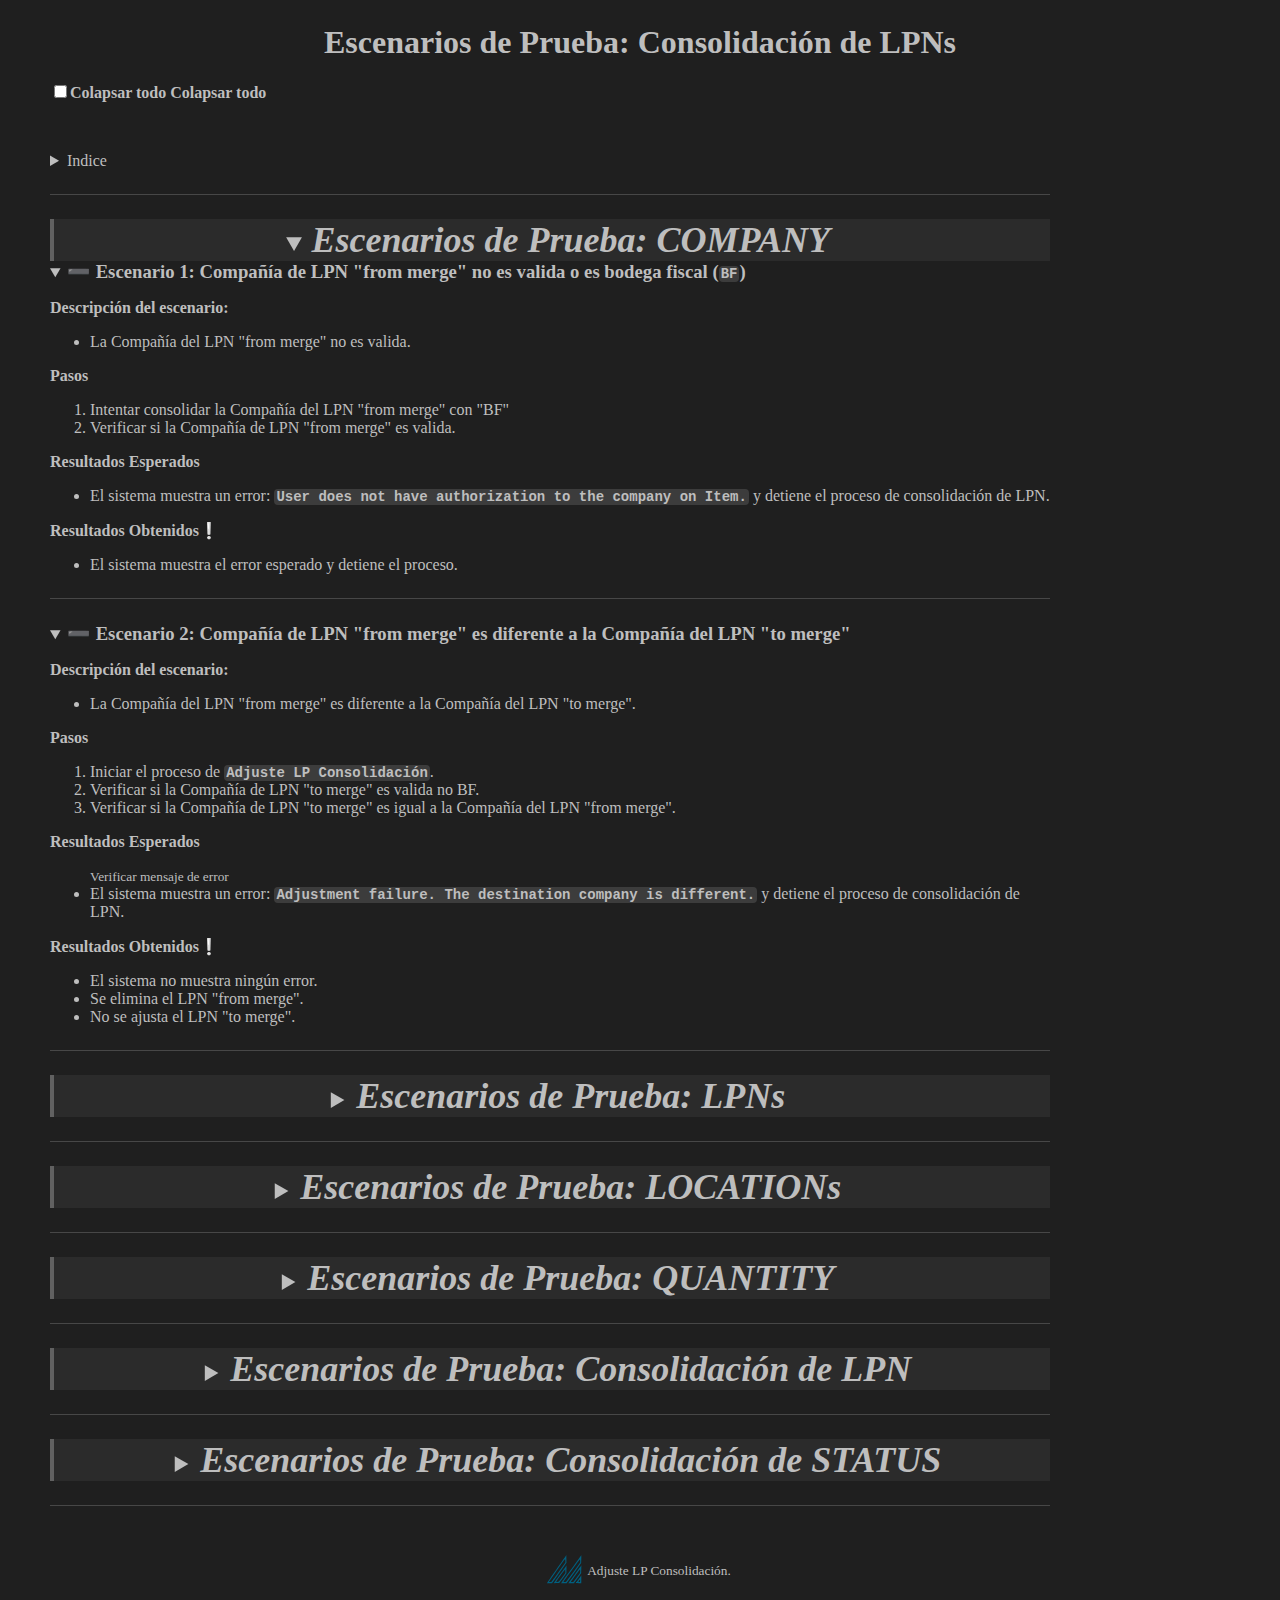
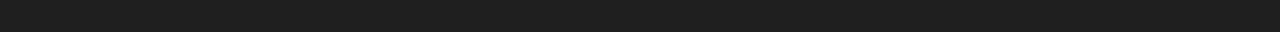
==== commit 279254fe: "Add button collapse all" ====
--- a/index.html
+++ b/index.html
@@ -18,8 +18,22 @@
     LPNs
   </h1>
 
+  <div class="button-action-container">
+    <label><input id="collapse-all" type="checkbox">Colapsar todo</input> Colapsar todo</label>
+  </div>
+
+  <script>
+    const collapseAllButton = document.getElementById('collapse-all');
+    const collapseAll = (checked) => document.querySelectorAll('details').forEach(item => {
+      item.open = checked;
+    });
+
+    collapseAllButton.addEventListener('change', (e) => { collapseAll(!e.target.checked); })
+
+  </script>
+
   <details id="escenario-prueba-indice">
-    <summary>Escenarios de Prueba</summary>
+    <summary>Indice</summary>
     <ul>
       <li>
         <label>
--- a/style.css
+++ b/style.css
@@ -95,6 +95,15 @@
 	margin-top: 50px;
 }
 
+.button-action-container {
+	label {
+		color: #bebebe;
+		font-weight: bold;
+	}
+
+	margin-bottom: 50px;
+}
+
 @media (width <= 500px) {
 	body {
 		margin-inline: 12px;
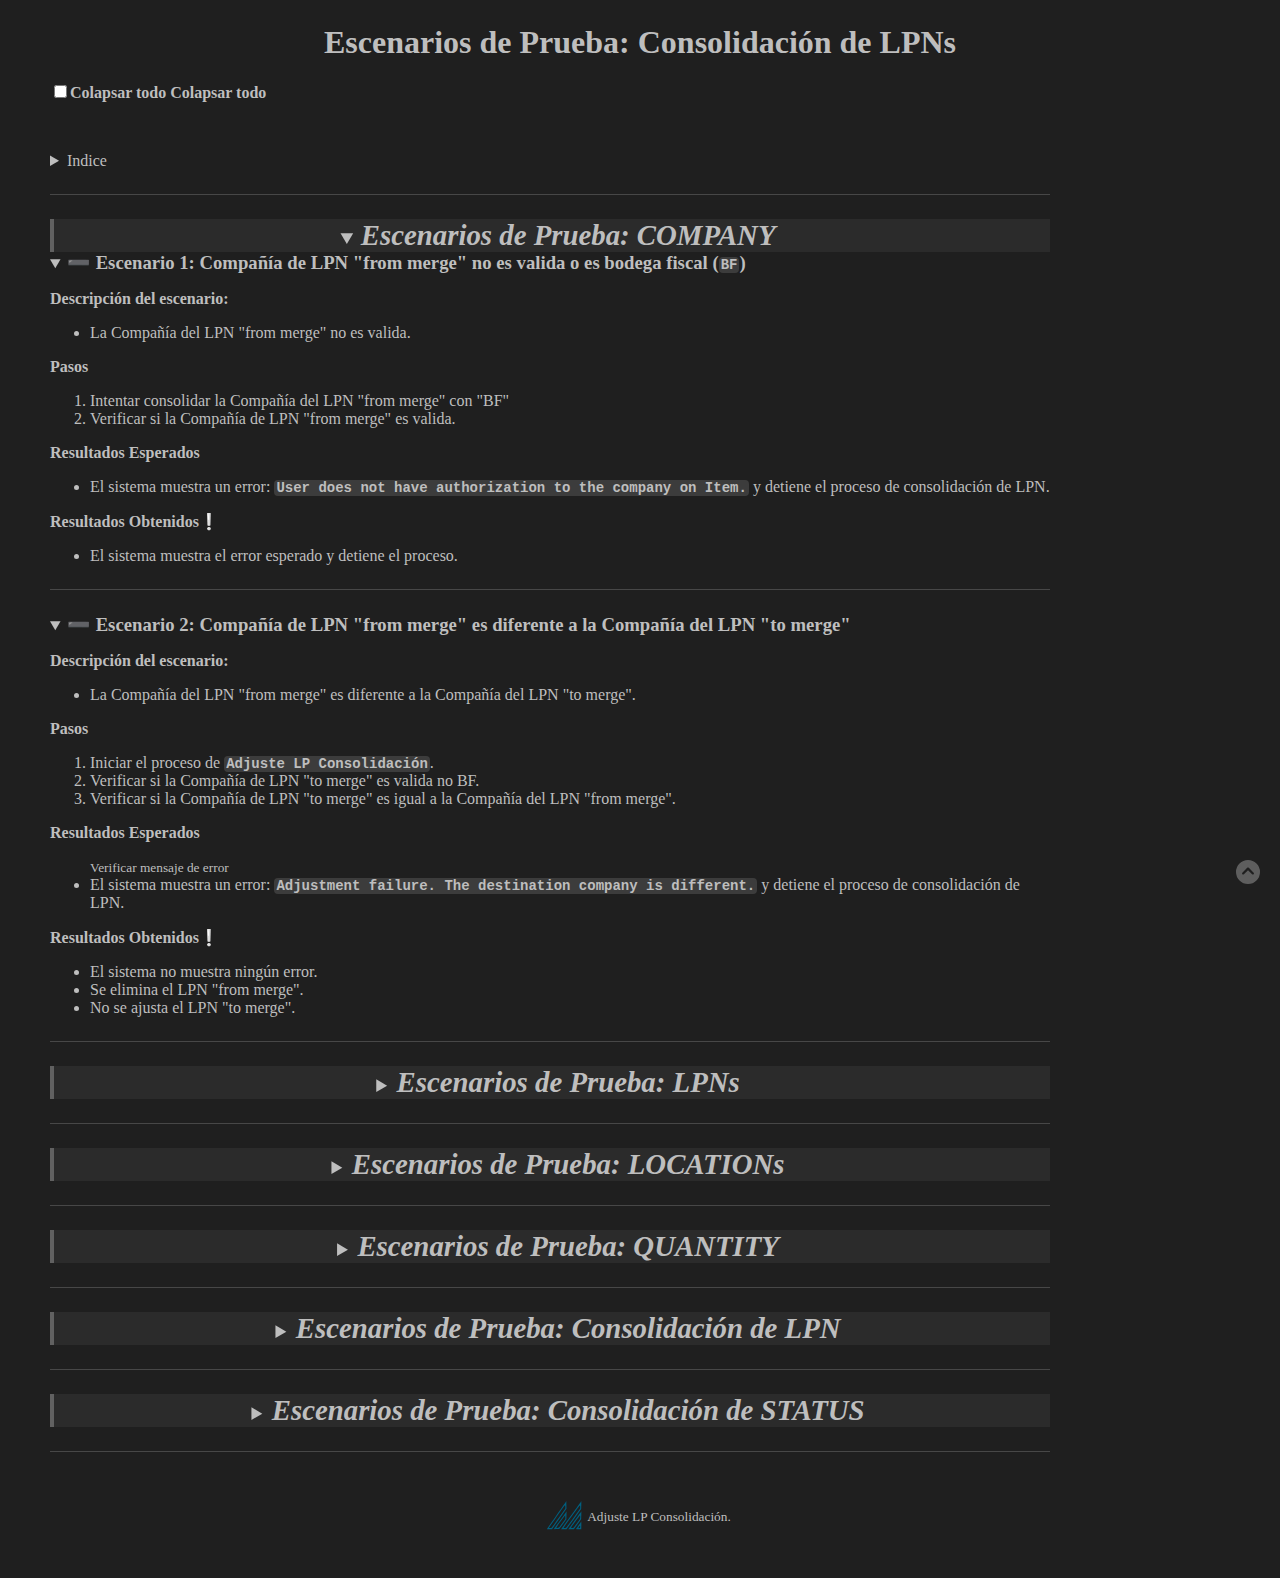
==== commit d062aaf1: "add button ir arriba" ====
--- a/index.html
+++ b/index.html
@@ -1169,6 +1169,16 @@
     </div>
   </footer>
 
+
+  <!-- Button ir a arriba -->
+  <a id="ir-arriba" href="#"
+    style="position: fixed; bottom: 16px ; right: 20px; width: 24px; height: 24px; opacity: .4; color: #bebebe;">
+    <svg xmlns="http://www.w3.org/2000/svg" viewBox="0 0 512 512">
+      <path
+        d="M256 512A256 256 0 1 0 256 0a256 256 0 1 0 0 512zM377 271c9.4 9.4 9.4 24.6 0 33.9s-24.6 9.4-33.9 0l-87-87-87 87c-9.4 9.4-24.6 9.4-33.9 0s-9.4-24.6 0-33.9L239 167c9.4-9.4 24.6-9.4 33.9 0L377 271z"
+        fill="currentColor" />
+    </svg>
+  </a>
 </body>
 
 </html>
--- a/style.css
+++ b/style.css
@@ -49,7 +49,7 @@
 
 .quote {
 	border-left: 4px solid #616161;
-	font-size: 1.5em;
+	font-size: 1.2em;
 	font-weight: bold;
 	font-style: italic;
 	background-color: #2b2b2b;
@@ -104,6 +104,10 @@
 	margin-bottom: 50px;
 }
 
+#ir-arriba:hover {
+	opacity: 1 !important;
+}
+
 @media (width <= 500px) {
 	body {
 		margin-inline: 12px;
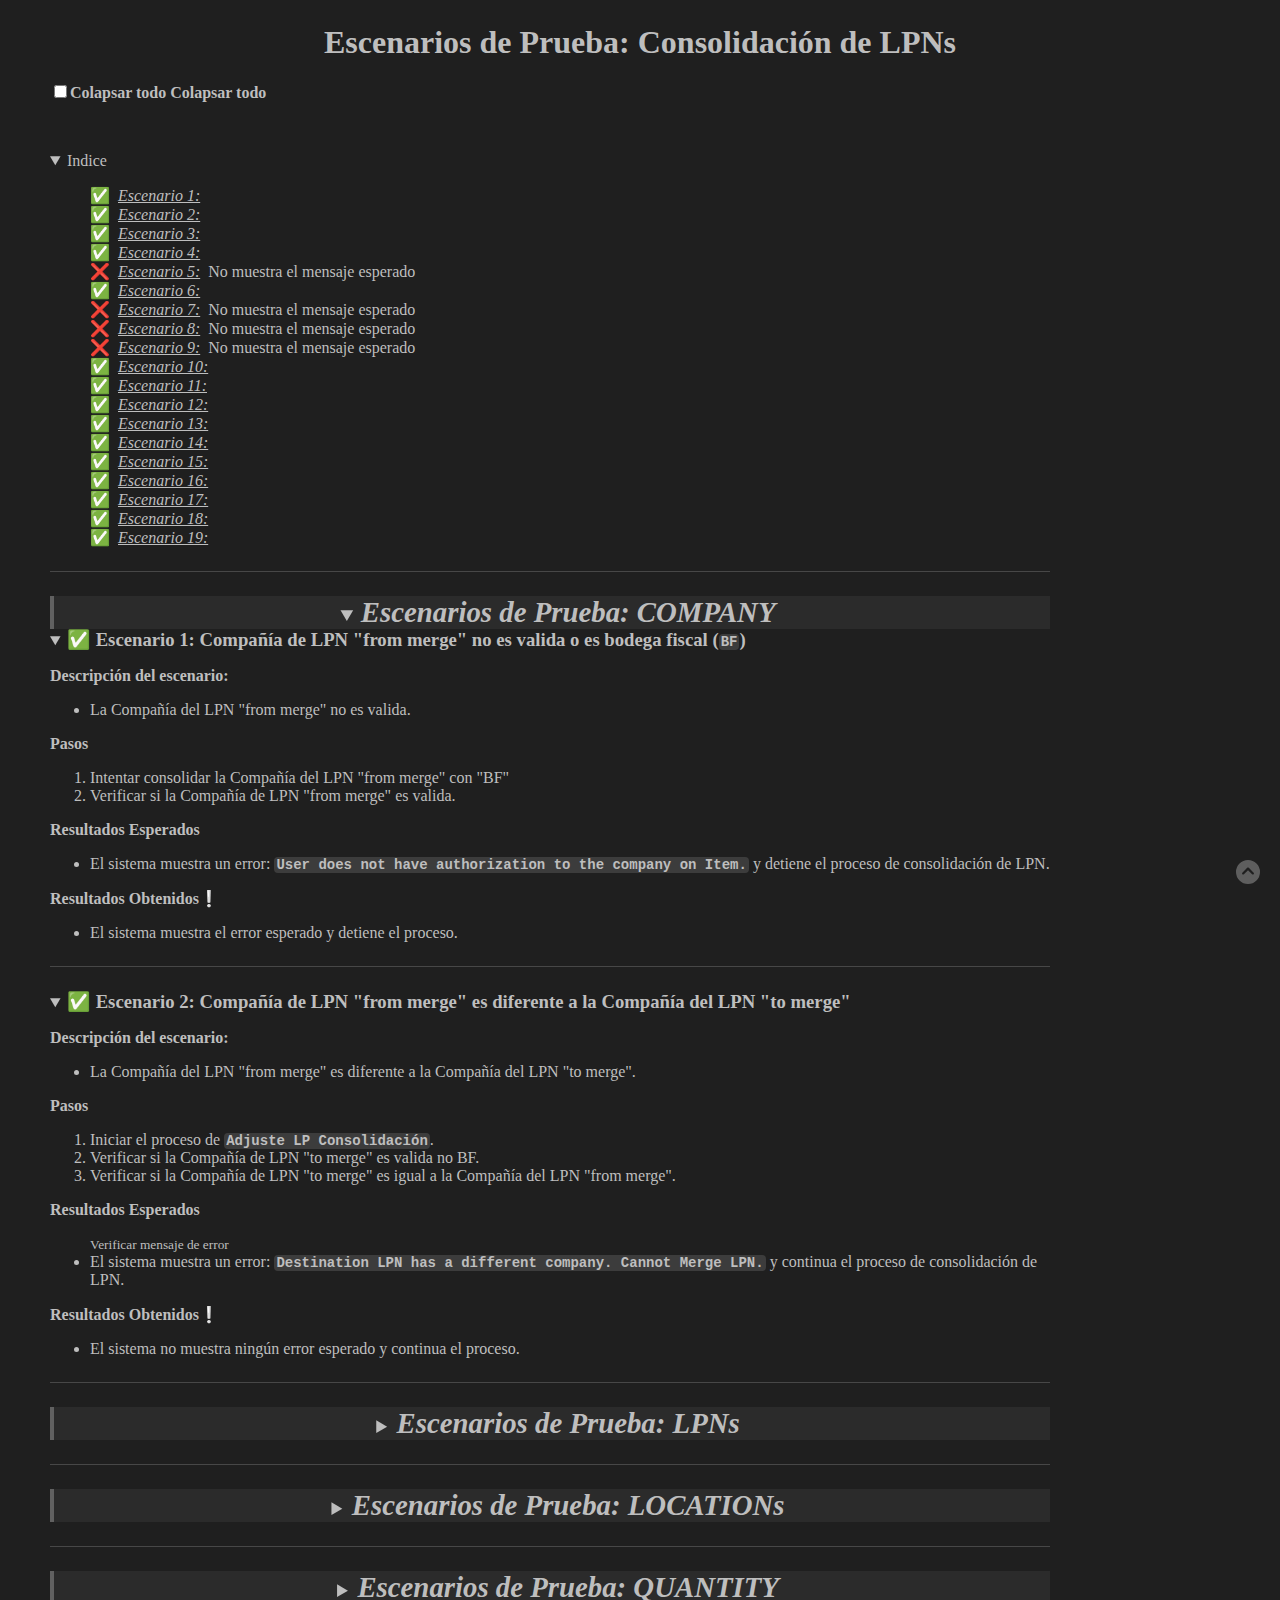
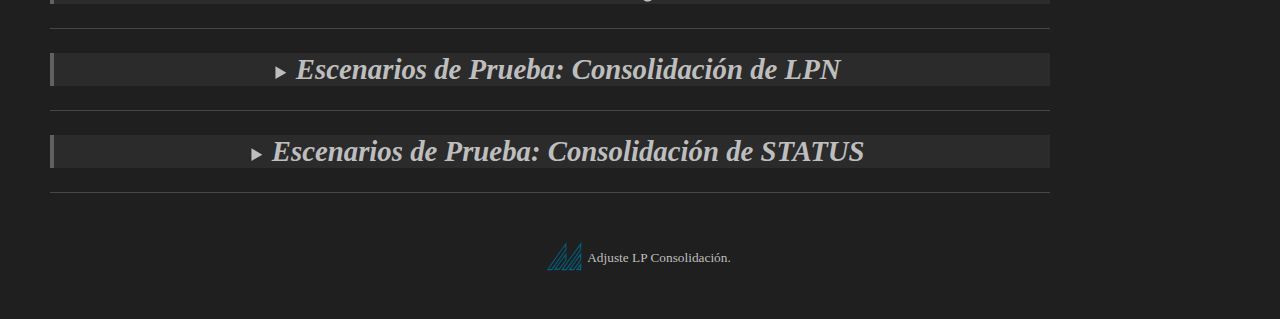
==== commit f310a9b0: "update mensaje de errores" ====
--- a/index.html
+++ b/index.html
@@ -32,15 +32,56 @@
 
   </script>
 
-  <details id="escenario-prueba-indice">
+  <details id="escenario-prueba-indice" open>
     <summary>Indice</summary>
     <ul>
       <li>
         <label>
           <span class="mark"></span>
+          <input type="checkbox" hidden="hidden" data-sts="susses">
+          <a href="#escenario1">Escenario 1:</a>
+          <span class="description"></span>
+        </label>
+      </li>
+
+      <li>
+        <label>
+          <span class="mark"></span>
+          <input type="checkbox" hidden="hidden" data-sts="susses">
+          <a href="#escenario2">Escenario 2:</a>
+          <span class="description"></span>
+        </label>
+      </li>
+
+      <li>
+        <label>
+          <span class="mark"></span>
+          <input type="checkbox" hidden="hidden" data-sts="susses">
+          <a href="#escenario3">Escenario 3:</a><span class="description"></span>
+        </label>
+      </li>
+
+      <li>
+        <label>
+          <span class="mark"></span>
+          <input type="checkbox" hidden="hidden" data-sts="susses">
+          <a href="#escenario4">Escenario 4:</a><span class="description"></span>
+        </label>
+      </li>
+
+      <li>
+        <label>
+          <span class="mark"></span>
           <input type="checkbox" hidden="hidden" data-sts="error">
-          <a href="#escenario1">Escenario 1:</a>
-          <span class="description">No muestra mensaje de error al consolidar FROM_LP BF</span>
+          <a href="#escenario5">Escenario 5:</a><span class="description">&ensp;No muestra el mensaje esperado</span>
+        </label>
+      </li>
+
+      <li>
+        <label>
+          <span class="mark"></span>
+          <input type="checkbox" hidden="hidden" data-sts="susses">
+          <a href="#escenario6">Escenario 6:</a><span class="description"></span>
         </label>
       </li>
 
@@ -48,65 +89,23 @@
         <label>
           <span class="mark"></span>
           <input type="checkbox" hidden="hidden" data-sts="error">
-          <a href="#escenario2">Escenario 2:</a>
-          <span class="description">No muestra mensaje de error, elimina el FROM_LP y no ajusta el FROM_LP BF, crea un
-            nuevo registro del FROM_LP con compañía FM</span>
-        </label>
-      </li>
-
-      <li>
-        <label>
-          <span class="mark"></span>
-          <input type="checkbox" hidden="hidden" data-sts="susses">
-          <a href="#escenario3">Escenario 3:</a><span class="description"></span>
-        </label>
-      </li>
-
-      <li>
-        <label>
-          <span class="mark"></span>
-          <input type="checkbox" hidden="hidden" data-sts="susses">
-          <a href="#escenario4">Escenario 4:</a><span class="description"></span>
-        </label>
-      </li>
-
-      <li>
-        <label>
-          <span class="mark"></span>
-          <input type="checkbox" hidden="hidden" data-sts="susses">
-          <a href="#escenario5">Escenario 5:</a><span class="description"></span>
-        </label>
-      </li>
-
-      <li>
-        <label>
-          <span class="mark"></span>
-          <input type="checkbox" hidden="hidden" data-sts="susses">
-          <a href="#escenario6">Escenario 6:</a><span class="description"></span>
-        </label>
-      </li>
-
-      <li>
-        <label>
-          <span class="mark"></span>
-          <input type="checkbox" hidden="hidden" data-sts="susses">
-          <a href="#escenario7">Escenario 7:</a><span class="description"></span>
-        </label>
-      </li>
-
-      <li>
-        <label>
-          <span class="mark"></span>
-          <input type="checkbox" hidden="hidden" data-sts="susses">
-          <a href="#escenario8">Escenario 8:</a><span class="description"></span>
-        </label>
-      </li>
-
-      <li>
-        <label>
-          <span class="mark"></span>
-          <input type="checkbox" hidden="hidden" data-sts="susses">
-          <a href="#escenario9">Escenario 9:</a><span class="description"></span>
+          <a href="#escenario7">Escenario 7:</a><span class="description">&ensp;No muestra el mensaje esperado</span>
+        </label>
+      </li>
+
+      <li>
+        <label>
+          <span class="mark"></span>
+          <input type="checkbox" hidden="hidden" data-sts="error">
+          <a href="#escenario8">Escenario 8:</a><span class="description">&ensp;No muestra el mensaje esperado</span>
+        </label>
+      </li>
+
+      <li>
+        <label>
+          <span class="mark"></span>
+          <input type="checkbox" hidden="hidden" data-sts="error">
+          <a href="#escenario9">Escenario 9:</a><span class="description">&ensp;No muestra el mensaje esperado</span>
         </label>
       </li>
 
@@ -214,7 +213,7 @@
       <details open>
         <summary>
           <h3>
-            <label><span class="mark"></span> <input type="checkbox" hidden></label>
+            <label><span class="mark"></span> <input type="checkbox" hidden data-sts="susses"></label>
             Escenario 1: Compañía de LPN &quot;from merge&quot; no es valida o es
             bodega fiscal (<code>BF</code>)
           </h3>
@@ -251,7 +250,7 @@
       <details open>
         <summary>
           <h3>
-            <label><span class="mark"></span> <input type="checkbox" hidden></label>
+            <label><span class="mark"></span> <input type="checkbox" hidden data-sts="susses"></label>
             Escenario 2: Compañía de LPN &quot;from merge&quot; es diferente a la Compañía del LPN &quot;to merge&quot;
           </h3>
         </summary>
@@ -274,18 +273,14 @@
           <p><strong>Resultados Esperados</strong></p>
           <ul>
             <small>Verificar mensaje de error</small>
-            <li>El sistema muestra un error: <code>Adjustment failure. The destination company is different.</code> y
-              detiene
-              el
-              proceso de consolidación de LPN.
-            </li>
-          </ul>
-
-          <p><strong class="underline">Resultados Obtenidos</strong></p>
-          <ul>
-            <li>El sistema no muestra ningún error.</li>
-            <li>Se elimina el LPN &quot;from merge&quot;.</li>
-            <li>No se ajusta el LPN &quot;to merge&quot;.</li>
+            <li>El sistema muestra un error: <code>Destination LPN has a different company. Cannot Merge LPN.</code> y
+              continua el proceso de consolidación de LPN.
+            </li>
+          </ul>
+
+          <p><strong class="underline">Resultados Obtenidos</strong></p>
+          <ul>
+            <li>El sistema no muestra ningún error esperado y continua el proceso.</li>
           </ul>
         </div>
       </details>
@@ -304,7 +299,7 @@
       <details open>
         <summary>
           <h3>
-            <label><span class="mark"></span> <input type="checkbox" hidden></label>
+            <label><span class="mark"></span> <input type="checkbox" hidden data-sts="susses"></label>
             Escenario 3: LPN &quot;from merge&quot; es una &quot;LPN Padre&quot;
           </h3>
         </summary>
@@ -340,7 +335,7 @@
       <details open>
         <summary>
           <h3>
-            <label><span class="mark"></span> <input type="checkbox" hidden></label>
+            <label><span class="mark"></span> <input type="checkbox" hidden data-sts="susses"></label>
             Escenario 4: LPN &quot;from merge&quot; no existe
           </h3>
         </summary>
@@ -375,7 +370,7 @@
       <details open>
         <summary>
           <h3>
-            <label><span class="mark"></span> <input type="checkbox" hidden></label>
+            <label><span class="mark"></span> <input type="checkbox" hidden data-sts="error"></label>
             Escenario 5: LPN &quot;to merge&quot; no existe
           </h3>
         </summary>
@@ -396,20 +391,16 @@
           <ul>
             <li>
               <p>El sistema muestra un error: <code>Destination LPN for merge must be specified.</code></p>
-              <ul>
-                <li>
-                  <p><strong>Resultado Adicional Obtenido:</strong></p>
-                  <ul>
-                    <li>Se detiene el proceso de consolidación de LPN.</li>
-                  </ul>
-                </li>
-              </ul>
-            </li>
-          </ul>
-
-          <p><strong class="underline">Resultados Obtenidos</strong></p>
-          <ul>
-            <li>El sistema muestra el error esperado y detiene el proceso de consolidación de LPN.</li>
+            </li>
+            <li>Continua con el proceso de consolidación de LPN.</li>
+          </ul>
+
+          <p><strong class="underline">Resultados Obtenidos</strong></p>
+          <ul>
+            <!-- <li>El sistema muestra el error esperado y detiene el proceso de consolidación de LPN.</li> -->
+            <li>El sistema no muestra el mensaje esperado</li>
+            <li>Mensaje de error obtenido: <code>Destination LPN has a different company. Cannot Merge LPN.</code></li>
+            <li>El proceso de consolidación de LPN no continúa</li>
           </ul>
         </div>
       </details>
@@ -420,7 +411,7 @@
       <details open>
         <summary>
           <h3>
-            <label><span class="mark"></span> <input type="checkbox" hidden></label>
+            <label><span class="mark"></span> <input type="checkbox" hidden data-sts="susses"></label>
             Escenario 6: LPN &quot;to merge&quot; es el mismo que el LPN &quot;from merge&quot;
           </h3>
         </summary>
@@ -429,6 +420,7 @@
           <p><strong>Descripción del escenario:</strong></p>
           <ul>
             <li>El LPN &quot;to merge&quot; existe en el sistema.</li>
+            <li>El FROM_LOCATION y el TO_LOCATION son ubicaciones validas.</li>
           </ul>
 
           <p><strong>Pasos:</strong></p>
@@ -457,7 +449,7 @@
       <details open>
         <summary>
           <h3>
-            <label><span class="mark"></span> <input type="checkbox" hidden></label>
+            <label><span class="mark"></span> <input type="checkbox" hidden data-sts="error"></label>
             Escenario 7: LPN &quot;to merge&quot; es un LPN Padre
           </h3>
         </summary>
@@ -479,20 +471,16 @@
           <ul>
             <li>
               <p>El sistema muestra un error: <code>Cannot adjust parent license plate.</code></p>
-              <ul>
-                <li>
-                  <p><strong>Resultado Adicional Obtenido:</strong></p>
-                  <ul>
-                    <li>Se detiene el proceso de consolidación de LPN.</li>
-                  </ul>
-                </li>
-              </ul>
-            </li>
-          </ul>
-
-          <p><strong class="underline">Resultados Obtenidos</strong></p>
-          <ul>
-            <li>El sistema muestra el error esperado y detiene el proceso de consolidación de LPN.</li>
+            </li>
+            <li>Continua con el proceso de consolidación de LPN.</li>
+          </ul>
+
+          <p><strong class="underline">Resultados Obtenidos</strong></p>
+          <ul>
+            <!-- <li>El sistema muestra el error esperado y detiene el proceso de consolidación de LPN.</li> -->
+            <li>El sistema no muestra el mensaje esperado</li>
+            <li>Mensaje de error obtenido: <code>Destination LPN has a different company. Cannot Merge LPN.</code></li>
+            <li>El proceso de consolidación de LPN no continúa</li>
           </ul>
         </div>
       </details>
@@ -510,8 +498,8 @@
       <details open>
         <summary>
           <h3>
-            <label><span class="mark"></span> <input type="checkbox" hidden></label>
-            Escenario 8: TO_LOCATION &quot;to merge&quot; no existe ✅
+            <label><span class="mark"></span> <input type="checkbox" hidden data-sts="error"></label>
+            Escenario 8: TO_LOCATION &quot;to merge&quot; no existe
           </h3>
         </summary>
 
@@ -531,20 +519,16 @@
           <ul>
             <li>
               <p>El sistema muestra un error: <code>Location does not exist.</code></p>
-              <ul>
-                <li>
-                  <p><strong>Resultado Adicional Obtenido:</strong></p>
-                  <ul>
-                    <li>El desarrollo continua</li>
-                  </ul>
-                </li>
-              </ul>
-            </li>
-          </ul>
-
-          <p><strong class="underline">Resultados Obtenidos</strong></p>
-          <ul>
-            <li>El sistema muestra el error esperado y el proceso de consolidación de LPN continúa.</li>
+            </li>
+            <li>Continua con el proceso de consolidación de LPN.</li>
+          </ul>
+
+          <p><strong class="underline">Resultados Obtenidos</strong></p>
+          <ul>
+            <!-- <li>El sistema muestra el error esperado y el proceso de consolidación de LPN continúa.</li> -->
+            <li>El sistema no muestra el mensaje esperado</li>
+            <li>Mensaje de error obtenido: <code>Destination LPN has a different company. Cannot Merge LPN.</code></li>
+            <li>El proceso de consolidación de LPN no continúa</li>
           </ul>
 
         </div>
@@ -556,7 +540,7 @@
       <details open>
         <summary>
           <h3>
-            <label><span class="mark"></span> <input type="checkbox" hidden></label>
+            <label><span class="mark"></span> <input type="checkbox" hidden data-sts="error"></label>
             Escenario 9: El TO_LOCATION &quot;to merge&quot; es diferente al LOCATION registrado del TO_LPN &quot;to
             merge&quot;
           </h3>
@@ -582,22 +566,16 @@
 
           <p><strong>Resultado Esperado:</strong></p>
           <ul>
-            <li>
-              <p>El sistema muestra un error: <code>License plate already exists.</code></p>
-              <ul>
-                <li>
-                  <p><strong>Resultado Adicional Obtenido:</strong></p>
-                  <ul>
-                    <li>Se detiene el proceso de consolidación de LPN.</li>
-                  </ul>
-                </li>
-              </ul>
-            </li>
-          </ul>
-
-          <p><strong class="underline">Resultados Obtenidos</strong></p>
-          <ul>
-            <li>El sistema muestra el error esperado y detiene el proceso de consolidación de LPN.</li>
+            <li>El sistema muestra un error: <code>License plate already exists.</code></li>
+            <li>Continua el proceso de consolidación de LPN</li>
+          </ul>
+
+          <p><strong class="underline">Resultados Obtenidos</strong></p>
+          <ul>
+            <!-- <li>El sistema muestra el error esperado y detiene el proceso de consolidación de LPN.</li> -->
+            <li>El sistema no muestra el mensaje esperado</li>
+            <li>Mensaje de error obtenido: <code>Destination LPN has a different company. Cannot Merge LPN.</code></li>
+            <li>El proceso de consolidación de LPN no continúa</li>
           </ul>
         </div>
       </details>
@@ -608,7 +586,7 @@
       <details open>
         <summary>
           <h3>
-            <label><span class="mark"></span> <input type="checkbox" hidden></label>
+            <label><span class="mark"></span> <input type="checkbox" hidden data-sts="susses"></label>
             Escenario 10: El TO_LOCATION &quot;to merge&quot; es igual al location del TO_LPN &quot;to merge&quot;
           </h3>
         </summary>
@@ -653,7 +631,7 @@
       <details open>
         <summary>
           <h3>
-            <label><span class="mark"></span> <input type="checkbox" hidden></label>
+            <label><span class="mark"></span> <input type="checkbox" hidden data-sts="susses"></label>
             Escenario 11: El TO_LOCATION &quot;to merge&quot; es diferente al location del TO_LPN &quot;to merge&quot;
           </h3>
         </summary>
@@ -706,8 +684,8 @@
       <details open>
         <summary>
           <h3>
-            <label><span class="mark"></span> <input type="checkbox" hidden></label>
-            Escenario 12: QUANTITY &quot;from merge&quot; null o vacía o cero✅
+            <label><span class="mark"></span> <input type="checkbox" hidden data-sts="susses"></label>
+            Escenario 12: QUANTITY &quot;from merge&quot; null o vacía o cero
           </h3>
         </summary>
 
@@ -726,11 +704,13 @@
           <p><strong>Resultado Esperado:</strong></p>
           <ul>
             <li>El sistema muestra un error: <code>Quantity Required.</code></li>
-          </ul>
-
-          <p><strong class="underline">Resultados Obtenidos</strong></p>
-          <ul>
-            <li>El sistema muestra el error esperado y continua el proceso de consolidación de LPN.</li>
+            <li>Continua con el proceso de consolidación de LPN.</li>
+          </ul>
+
+          <p><strong class="underline">Resultados Obtenidos</strong></p>
+          <ul>
+            <li>El sistema muestra el error esperado.</li>
+            <li>El proceso de consolidación de LPN se detiene.</li>
           </ul>
         </div>
       </details>
@@ -741,8 +721,8 @@
       <details open>
         <summary>
           <h3>
-            <label><span class="mark"></span> <input type="checkbox" hidden></label>
-            Escenario 13: QUANTITY &quot;from merge&quot; es negativo ✅
+            <label><span class="mark"></span> <input type="checkbox" hidden data-sts="susses"></label>
+            Escenario 13: QUANTITY &quot;from merge&quot; es negativo
           </h3>
         </summary>
 
@@ -778,7 +758,7 @@
       <details open>
         <summary>
           <h3>
-            <label><span class="mark"></span> <input type="checkbox" hidden></label>
+            <label><span class="mark"></span> <input type="checkbox" hidden data-sts="susses"></label>
             Escenario 14: QUANTITY &quot;from merge&quot; es mayor a la cantidad original del LPN
           </h3>
         </summary>
@@ -826,7 +806,7 @@
       <details open>
         <summary>
           <h3>
-            <label><span class="mark"></span> <input type="checkbox" hidden></label>
+            <label><span class="mark"></span> <input type="checkbox" hidden data-sts="susses"></label>
             Escenario 15: QUANTITY &quot;from merge&quot; es menor a la cantidad original del LPN
           </h3>
 
@@ -878,7 +858,7 @@
       <details open>
         <summary>
           <h3>
-            <label><span class="mark"></span> <input type="checkbox" hidden></label>
+            <label><span class="mark"></span> <input type="checkbox" hidden data-sts="susses"></label>
             Escenario 16: Consolidación exitosa con eliminación de LPN &quot;from merge&quot;
           </h3>
         </summary>
@@ -923,7 +903,7 @@
       <details open>
         <summary>
           <h3>
-            <label><span class="mark"></span> <input type="checkbox" hidden></label>
+            <label><span class="mark"></span> <input type="checkbox" hidden data-sts="susses"></label>
             Escenario 17: Consolidación parcial con ajuste negativo en LPN &quot;from merge&quot;
           </h3>
         </summary>
@@ -996,7 +976,7 @@
       <details open>
         <summary>
           <h3>
-            <label><span class="mark"></span> <input type="checkbox" hidden></label>
+            <label><span class="mark"></span> <input type="checkbox" hidden data-sts="susses"></label>
             Escenario 18: Consolidación cuando FROM_LOCATION queda vacía
           </h3>
         </summary>
@@ -1035,7 +1015,7 @@
       <details open>
         <summary>
           <h3>
-            <label><span class="mark"></span> <input type="checkbox" hidden></label>
+            <label><span class="mark"></span> <input type="checkbox" hidden data-sts="susses"></label>
             Escenario 19: Consolidación con un FROM_LPN en estado de &quot;Held&quot;
             y
             TO_LPN en estado de &quot;Available&quot;
@@ -1083,7 +1063,7 @@
       <details open>
         <summary>
           <h3>
-            <label><span class="mark"></span> <input type="checkbox" hidden></label>
+            <label><span class="mark"></span> <input type="checkbox" hidden data-sts="susses"></label>
             Escenario 20: Consolidación con un FROM_LPN en estado de &quot;Available&quot;
             y
             TO_LPN en estado de &quot;Held&quot;
@@ -1127,7 +1107,7 @@
 
   <div hidden>
     <h3>
-      <label><span class="mark"></span> <input type="checkbox" hidden></label>
+      <label><span class="mark"></span> <input type="checkbox" hidden data-sts="susses"></label>
       Escenario NUM
     </h3>
 
